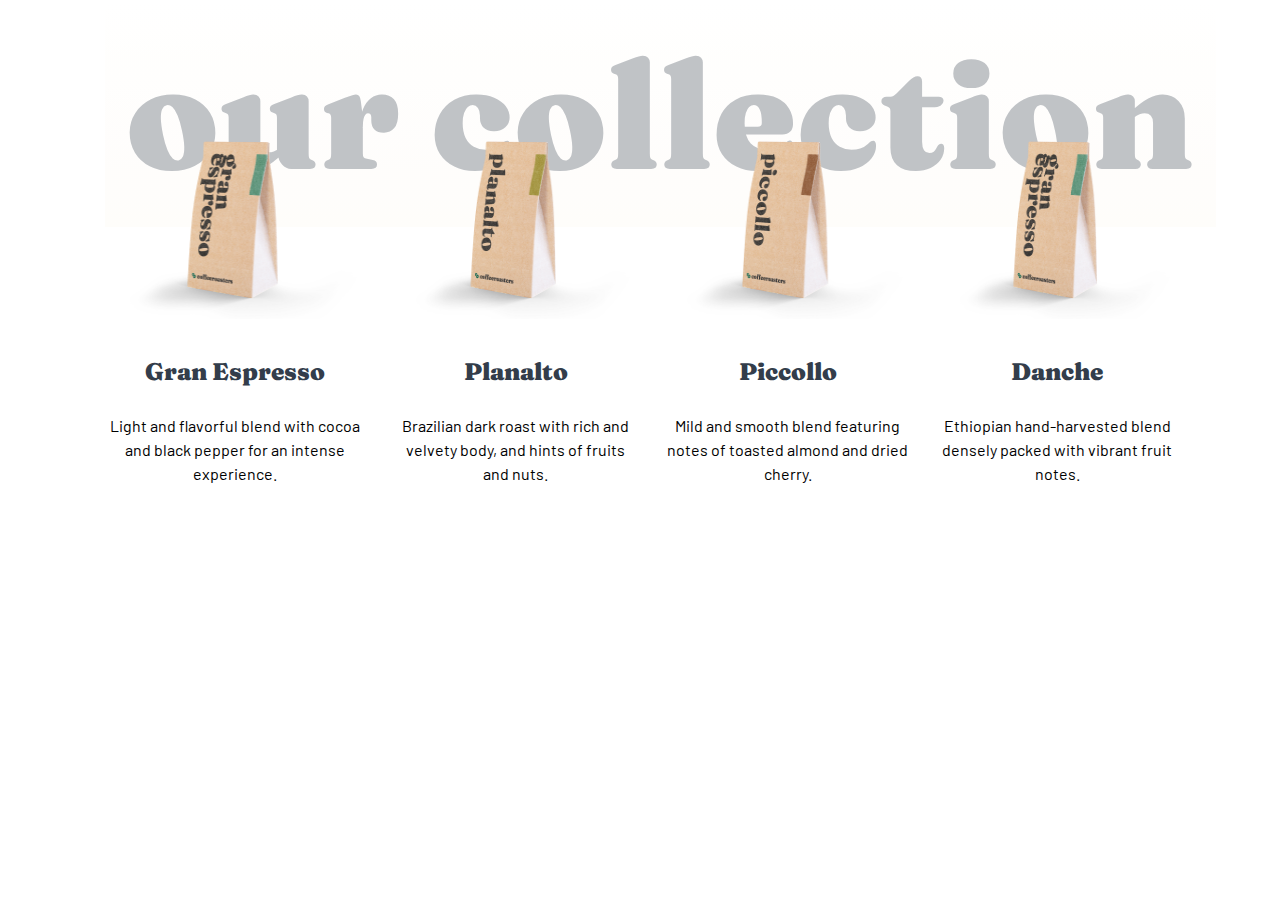
==== index.html @ f88668d0 "New project" ====
<!DOCTYPE html>
<html lang="en">
	<head>
		<meta charset="UTF-8" />
		<meta http-equiv="X-UA-Compatible" content="IE=edge" />
		<meta name="viewport" content="width=device-width, initial-scale=1.0" />
		<link rel="stylesheet" href="css/main.min.css"/>
		<title>coffeeroasters - home</title>
        <link rel="preconnect" href="https://fonts.googleapis.com">
        <link rel="preconnect" href="https://fonts.gstatic.com" crossorigin>
        <link href="https://fonts.googleapis.com/css2?family=Barlow:ital,wght@0,400;0,700;1,400;1,700&family=Fraunces:ital,wght@0,900;1,900&display=swap" rel="stylesheet">
	</head>
	<body>
		<!-- Header  -->
		<!-- <header class="header">
			<div class="container">
				<a class="logo-link" href="./index.html">
					<img class="logo-link__image" src="img/Group-5.svg" alt="Logo image"/>
				</a>

				
				<nav class="nav">
					<ul class="nav__list">
						<li class="nav__item">
							<a class="nav__link nav__link--active" href="index.html">
								home
							</a>
						</li>
						<li class="nav__item">
							<a class="nav__link" href="index2.html"> about us </a>
						</li>
						<li class="nav__item">
							<a class="nav__link" href="index3.html"> create your plan </a>
						</li>
					</ul>
				</nav>
			</div>
		</header>
  -->
		<!-- <main class="main">


			<section class="hero">
				<div class="container">
					<h1 class="hero__heading">Great coffee made simple.</h1>

					<p class="hero__description">
						Start your mornings with the world’s best coffees. Try
						our expertly curated artisan coffees from our best
						roasters delivered directly to your door, at your
						schedule.
					</p>

					<a class="hero__link button" href="index3.html" title="Create your plan">
						Create your plan
					</a>
				</div>
			</section>
		</main> -->

        
        <div class="collection">
            
                
            <div class="container">
                <h1 class="collection__heading">our collection<h1/>
                <div class="collection__inner">
                    <div class="collection__block">
                        <img src="img/2x/expresso.png" srcset="img/2x/expresso.png 1x, img/2x/expresso@2x.png 2x" alt="Gran Espresso" class="collection__img">
						<div class="collection__text">
							<h3 class="collection__title">Gran Espresso</h3>
							<p class="collection__p">Light and flavorful blend with cocoa and black pepper for an intense experience.</p>
						</div>
                    </div>
                    <div class="collection__block">
                        <img src="img/2x/kopi2.png" srcset="img/2x/kopi2.png 1x, img/2x/kopi2@2x.png 2x" alt="Planalto" class="collection__img">
						<div class="collection__text">
							<h3 class="collection__title">Planalto</h3>
							<p class="collection__p">Brazilian dark roast with rich and velvety body, and hints of fruits and nuts.</p>
						</div>
                    </div>
                    <div class="collection__block">
                        <img src="img/2x/kopi3.png" srcset="img/2x/kopi3.png 1x, img/2x/kopi3@2x.png 2x" alt="Piccollo" class="collection__img">
						<div class="collection__text">
							<h3 class="collection__title">Piccollo</h3>
							<p class="collection__p">Mild and smooth blend featuring notes of toasted almond and dried cherry.</p>
						</div>
                    </div>
                    <div class="collection__block">
                        <img src="img/2x/expresso.png" srcset="img/2x/expresso.png 1x, img/2x/expresso@2x.png 2x" alt="Danche" class="collection__img">
						<div class="collection__text">
							<h3 class="collection__title">Danche</h3>
							<p class="collection__p">Ethiopian hand-harvested blend densely packed with vibrant fruit notes.</p>
						</div>
                    </div>
                </div>
            </div>
        </div>

		
		<!-- <div class="why">
			<div class="container">
				<h2 class="why__title">Why choose us?</h2>
				<p class="why__p">A large part of our role is choosing which particular coffees will be featured in our range. This means working closely with the best coffee growers to give you a more impactful experience on every level.</p>
				<div class="why__inner">
					<div class="why__block">
						<img src="img/2x/coffee-bean.png" srcset="img/2x/coffee-bean.png 1x, img/2x/coffee-bean@2x.png 2x" alt="coffee" class="block__icon">
						<h3 class="block__title">Best quality</h3>
						<p class="block__p">Discover an endless variety of the world’s best artisan coffee from each of our roasters.</p>
					</div>
					<div class="why__block">
						<img src="img/2x/surprise.png" srcset="img/2x/surprise.png 1x, img/2x/surprise@2x.png 2x" alt="coffee" class="block__icon">
						<h3 class="block__title">Exclusive benefits</h3>
						<p class="block__p">Special offers and swag when you subscribe, including 30% off your first shipment.</p>
					</div>
					<div class="why__block">
						<img src="img/2x/truck.png" srcset="img/2x/truck@.png 1x, img/2x/truck@2x.png 2x" alt="coffee" class="block__icon special">
						<h3 class="block__title">Free shipping</h3>
						<p class="block__p">We cover the cost and coffee is delivered fast. Peak freshness: guaranteed.</p>
					</div>
				</div>
			</div>
		</div>

		<div class="h-i-w">
			<div class="container">
				<h2 class="h-i-w__title">How it works</h2>
				<div class="h-i-w__inner">
					<span aria-hidden="true">
						<span></span>
						<span></span>
						<span></span>
					</span>
					<ol class="steps">
						<li class="step">
							<h3 class="step__heading">
								<span class="step__heading__count"> 01 </span>
								<span class="step__heading__text">Pick your coffee</span>
							</h3>
			
							<p class="step__text">
								Select from our evolving range of artisan coffees. Our beans
								are ethically sourced and we pay fair prices for them. There
								are new coffees in all profiles every month for you to try
								out.
							</p>
						</li>
			
						<li class="step">
							<h3 class="step__heading">
								<span class="step__heading__count"> 02 </span>
								<span class="step__heading__text">Choose the frequency</span>
							</h3>
			
							<p class="step__text">
								Customize your order frequency, quantity, even your roast style and grind type. Pause, skip or cancel your subscription with no commitment through our online portal.
							</p>
						</li>
			
						<li class="step">
							<h3 class="step__heading">
								<span class="step__heading__count"> 03 </span>
								<span class="step__heading__text">Receive and enjoy!</span>
							</h3>
			
							<p class="step__text">
								We ship your package within 48 hours, freshly roasted. Sit back and enjoy award-winning world-class coffees curated to provide a distinct tasting experience.
							</p>
						</li>
					</ol>
				</div>

				<a href="index3.html" class="h-i-w__link button">Create your plan</a>
			</div>
		</div> -->

		<!-- footer  -->
		<!-- <footer class="footer">
			<div class="container">
				<div class="footer__inner">
					<a class="logo-link" href="./index.html">
						<img class="logo-link__image" src="img/logo_dark.svg" alt="Logo image"/>
					</a>

					
					<nav class="nav">
						<ul class="nav__list">
							<li class="nav__item">
								<a class="nav__link--active" href="index.html"> home </a>
							</li>
							<li class="nav__item">
								<a class="nav__link" href="index2.html"> about us </a>
							</li>
							<li class="nav__item">
								<a class="nav__link" href="index3.html">
									create your plan
								</a>
							</li>
						</ul>
					</nav>

					
					<ul class="socials">
						<li class="socials__item">
							<a class="socials__link" href="facebook.com">
								<svg width="24" height="24" viewBox="0 0 24 24" fill="none" xmlns="http://www.w3.org/2000/svg">
									<path id="Path" d="M22.675 0H1.325C0.593 0 0 0.593 0 1.325V22.676C0 23.407 0.593 24 1.325 24H12.82V14.706H9.692V11.084H12.82V8.413C12.82 5.313 14.713 3.625 17.479 3.625C18.804 3.625 19.942 3.724 20.274 3.768V7.008L18.356 7.009C16.852 7.009 16.561 7.724 16.561 8.772V11.085H20.148L19.681 14.707H16.561V24H22.677C23.407 24 24 23.407 24 22.675V1.325C24 0.593 23.407 0 22.675 0Z" fill="#FEFCF7"/>
								</svg>	
							</a>
						</li>
						<li class="socials__item">
							<a class="socials__link" href="twitter.com">
                                <svg width="24" height="20" viewBox="0 0 24 20" fill="none" xmlns="http://www.w3.org/2000/svg">
									<path id="Path" d="M24 2.55705C23.117 2.94905 22.168 3.21305 21.172 3.33205C22.189 2.72305 22.97 1.75805 23.337 0.608047C22.386 1.17205 21.332 1.58205 20.21 1.80305C19.313 0.846047 18.032 0.248047 16.616 0.248047C13.437 0.248047 11.101 3.21405 11.819 6.29305C7.728 6.08805 4.1 4.12805 1.671 1.14905C0.381 3.36205 1.002 6.25705 3.194 7.72305C2.388 7.69705 1.628 7.47605 0.965 7.10705C0.911 9.38805 2.546 11.522 4.914 11.997C4.221 12.185 3.462 12.229 2.69 12.081C3.316 14.037 5.134 15.46 7.29 15.5C5.22 17.123 2.612 17.848 0 17.54C2.179 18.937 4.768 19.752 7.548 19.752C16.69 19.752 21.855 12.031 21.543 5.10605C22.505 4.41105 23.34 3.54405 24 2.55705Z" fill="#FEFCF7"/>
								</svg>									
							</a>
						</li>
						<li class="socials__item">
							<a class="socials__link" href="instagram.com">
                                <svg width="24" height="24" viewBox="0 0 24 24" fill="none" xmlns="http://www.w3.org/2000/svg">
									<path id="Shape" fill-rule="evenodd" clip-rule="evenodd" d="M12 0C8.741 0 8.333 0.014 7.053 0.072C2.695 0.272 0.273 2.69 0.073 7.052C0.014 8.333 0 8.741 0 12C0 15.259 0.014 15.668 0.072 16.948C0.272 21.306 2.69 23.728 7.052 23.928C8.333 23.986 8.741 24 12 24C15.259 24 15.668 23.986 16.948 23.928C21.302 23.728 23.73 21.31 23.927 16.948C23.986 15.668 24 15.259 24 12C24 8.741 23.986 8.333 23.928 7.053C23.732 2.699 21.311 0.273 16.949 0.073C15.668 0.014 15.259 0 12 0ZM12 2.163C15.204 2.163 15.584 2.175 16.85 2.233C20.102 2.381 21.621 3.924 21.769 7.152C21.827 8.417 21.838 8.797 21.838 12.001C21.838 15.206 21.826 15.585 21.769 16.85C21.62 20.075 20.105 21.621 16.85 21.769C15.584 21.827 15.206 21.839 12 21.839C8.796 21.839 8.416 21.827 7.151 21.769C3.891 21.62 2.38 20.07 2.232 16.849C2.174 15.584 2.162 15.205 2.162 12C2.162 8.796 2.175 8.417 2.232 7.151C2.381 3.924 3.896 2.38 7.151 2.232C8.417 2.175 8.796 2.163 12 2.163ZM5.838 12C5.838 8.597 8.597 5.838 12 5.838C15.403 5.838 18.162 8.597 18.162 12C18.162 15.404 15.403 18.163 12 18.163C8.597 18.163 5.838 15.403 5.838 12ZM12 16C9.791 16 8 14.21 8 12C8 9.791 9.791 8 12 8C14.209 8 16 9.791 16 12C16 14.21 14.209 16 12 16ZM16.965 5.595C16.965 4.8 17.61 4.155 18.406 4.155C19.201 4.155 19.845 4.8 19.845 5.595C19.845 6.39 19.201 7.035 18.406 7.035C17.61 7.035 16.965 6.39 16.965 5.595Z" fill="#FEFCF7"/>
								</svg>
							</a>
						</li>
					</ul>
				</div>
			</div>
		</footer> -->
	</body>
</html>
---- css/main.min.css ----
html{height:100%;-webkit-box-sizing:border-box;box-sizing:border-box;max-width:100%}*,*::before,*::after{-webkit-box-sizing:inherit;box-sizing:inherit;scroll-behavior:smooth}.visually-hidden{position:absolute;width:1px;height:1px;margin:-1px;border:0;padding:0;clip:rect(0 0 0 0);overflow:hidden}body{height:100%;display:-webkit-box;display:-ms-flexbox;display:flex;-webkit-box-orient:vertical;-webkit-box-direction:normal;-ms-flex-direction:column;flex-direction:column;font-family:'Barlow', sans-serif;font-weight:400;font-size:16px;line-height:1.5;margin:0;padding:0}main{-webkit-box-flex:1;-ms-flex-positive:1;flex-grow:1}.container{max-width:1320px;width:100%;padding:0 20px;margin:0 auto}.container--small{width:1240px}/*! normalize.css v8.0.1 | MIT License | github.com/necolas/normalize.css */html{line-height:1.15;-webkit-text-size-adjust:100%}body{margin:0}main{display:block}h1{font-size:2em;margin:0.67em 0}hr{-webkit-box-sizing:content-box;box-sizing:content-box;height:0;overflow:visible}pre{font-family:monospace, monospace;font-size:1em}a{background-color:transparent}abbr[title]{border-bottom:none;text-decoration:underline;-webkit-text-decoration:underline dotted;text-decoration:underline dotted}b,strong{font-weight:bolder}code,kbd,samp{font-family:monospace, monospace;font-size:1em}small{font-size:80%}sub,sup{font-size:75%;line-height:0;position:relative;vertical-align:baseline}sub{bottom:-0.25em}sup{top:-0.5em}img{border-style:none}button,input,optgroup,select,textarea{font-family:inherit;font-size:100%;line-height:1.15;margin:0}button,input{overflow:visible}button,select{text-transform:none}button,[type="button"],[type="reset"],[type="submit"]{-webkit-appearance:button}button::-moz-focus-inner,[type="button"]::-moz-focus-inner,[type="reset"]::-moz-focus-inner,[type="submit"]::-moz-focus-inner{border-style:none;padding:0}button:-moz-focusring,[type="button"]:-moz-focusring,[type="reset"]:-moz-focusring,[type="submit"]:-moz-focusring{outline:1px dotted ButtonText}fieldset{padding:0.35em 0.75em 0.625em}legend{-webkit-box-sizing:border-box;box-sizing:border-box;color:inherit;display:table;max-width:100%;padding:0;white-space:normal}progress{vertical-align:baseline}textarea{overflow:auto}[type="checkbox"],[type="radio"]{-webkit-box-sizing:border-box;box-sizing:border-box;padding:0}[type="number"]::-webkit-inner-spin-button,[type="number"]::-webkit-outer-spin-button{height:auto}[type="search"]{-webkit-appearance:textfield;outline-offset:-2px}[type="search"]::-webkit-search-decoration{-webkit-appearance:none}::-webkit-file-upload-button{-webkit-appearance:button;font:inherit}details{display:block}summary{display:list-item}template{display:none}[hidden]{display:none}@font-face{font-family:'Barlow';font-style:normal;font-weight:400;src:url("../fonts/barlow-v5-latin-ext_latin-regular.eot");src:local(""),url("../fonts/barlow-v5-latin-ext_latin-regular.eot?#iefix") format("embedded-opentype"),url("../fonts/barlow-v5-latin-ext_latin-regular.woff2") format("woff2"),url("../fonts/barlow-v5-latin-ext_latin-regular.woff") format("woff"),url("../fonts/barlow-v5-latin-ext_latin-regular.ttf") format("truetype"),url("../fonts/barlow-v5-latin-ext_latin-regular.svg#Barlow") format("svg")}@font-face{font-family:'Barlow';font-style:italic;font-weight:400;src:url("../fonts/barlow-v5-latin-ext_latin-italic.eot");src:local(""),url("../fonts/barlow-v5-latin-ext_latin-italic.eot?#iefix") format("embedded-opentype"),url("../fonts/barlow-v5-latin-ext_latin-italic.woff2") format("woff2"),url("../fonts/barlow-v5-latin-ext_latin-italic.woff") format("woff"),url("../fonts/barlow-v5-latin-ext_latin-italic.ttf") format("truetype"),url("../fonts/barlow-v5-latin-ext_latin-italic.svg#Barlow") format("svg")}@font-face{font-family:'Barlow';font-style:normal;font-weight:700;src:url("../fonts/barlow-v5-latin-ext_latin-700.eot");src:local(""),url("../fonts/barlow-v5-latin-ext_latin-700.eot?#iefix") format("embedded-opentype"),url("../fonts/barlow-v5-latin-ext_latin-700.woff2") format("woff2"),url("../fonts/barlow-v5-latin-ext_latin-700.woff") format("woff"),url("../fonts/barlow-v5-latin-ext_latin-700.ttf") format("truetype"),url("../fonts/barlow-v5-latin-ext_latin-700.svg#Barlow") format("svg")}@font-face{font-family:'Barlow';font-style:italic;font-weight:700;src:url("../fonts/barlow-v5-latin-ext_latin-700italic.eot");src:local(""),url("../fonts/barlow-v5-latin-ext_latin-700italic.eot?#iefix") format("embedded-opentype"),url("../fonts/barlow-v5-latin-ext_latin-700italic.woff2") format("woff2"),url("../fonts/barlow-v5-latin-ext_latin-700italic.woff") format("woff"),url("../fonts/barlow-v5-latin-ext_latin-700italic.ttf") format("truetype"),url("../fonts/barlow-v5-latin-ext_latin-700italic.svg#Barlow") format("svg")}@font-face{font-family:'Fraunces';font-style:normal;font-weight:400;src:url("../fonts/fraunces-v10-latin-ext_latin-regular.eot");src:local(""),url("../fonts/fraunces-v10-latin-ext_latin-regular.eot?#iefix") format("embedded-opentype"),url("../fonts/fraunces-v10-latin-ext_latin-regular.woff2") format("woff2"),url("../fonts/fraunces-v10-latin-ext_latin-regular.woff") format("woff"),url("../fonts/fraunces-v10-latin-ext_latin-regular.ttf") format("truetype"),url("../fonts/fraunces-v10-latin-ext_latin-regular.svg#Fraunces") format("svg")}@font-face{font-family:'Fraunces';font-style:normal;font-weight:900;src:url("../fonts/fraunces-v10-latin-ext_latin-900.eot");src:local(""),url("../fonts/fraunces-v10-latin-ext_latin-900.eot?#iefix") format("embedded-opentype"),url("../fonts/fraunces-v10-latin-ext_latin-900.woff2") format("woff2"),url("../fonts/fraunces-v10-latin-ext_latin-900.woff") format("woff"),url("../fonts/fraunces-v10-latin-ext_latin-900.ttf") format("truetype"),url("../fonts/fraunces-v10-latin-ext_latin-900.svg#Fraunces") format("svg")}@font-face{font-family:'Fraunces';font-style:italic;font-weight:400;src:url("../fonts/fraunces-v10-latin-ext_latin-italic.eot");src:local(""),url("../fonts/fraunces-v10-latin-ext_latin-italic.eot?#iefix") format("embedded-opentype"),url("../fonts/fraunces-v10-latin-ext_latin-italic.woff2") format("woff2"),url("../fonts/fraunces-v10-latin-ext_latin-italic.woff") format("woff"),url("../fonts/fraunces-v10-latin-ext_latin-italic.ttf") format("truetype"),url("../fonts/fraunces-v10-latin-ext_latin-italic.svg#Fraunces") format("svg")}@font-face{font-family:'Fraunces';font-style:italic;font-weight:900;src:url("../fonts/fraunces-v10-latin-ext_latin-900italic.eot");src:local(""),url("../fonts/fraunces-v10-latin-ext_latin-900italic.eot?#iefix") format("embedded-opentype"),url("../fonts/fraunces-v10-latin-ext_latin-900italic.woff2") format("woff2"),url("../fonts/fraunces-v10-latin-ext_latin-900italic.woff") format("woff"),url("../fonts/fraunces-v10-latin-ext_latin-900italic.ttf") format("truetype"),url("../fonts/fraunces-v10-latin-ext_latin-900italic.svg#Fraunces") format("svg")}.header .container{display:-webkit-box;display:-ms-flexbox;display:flex;-webkit-box-align:center;-ms-flex-align:center;align-items:center;-webkit-box-pack:justify;-ms-flex-pack:justify;justify-content:space-between;padding:44px 20px}.logo-link__image{width:236px;height:26px}@media only screen and (max-width: 584px){.header .nav .nav__list{position:absolute;width:1px;height:1px;margin:-1px;border:0;padding:0;clip:rect(0 0 0 0);overflow:hidden}.header .nav::before{display:inline-block;width:16px;height:15px;background-repeat:no-repeat;background-size:16px 15px;background-image:url(../icons/menu.svg);content:''}}.hero .container{padding:115px 85px;background-image:url("../img/2x/first-page.png");border-radius:16px;background-repeat:no-repeat;background-position:left;margin-bottom:136px;background-size:0 0;background-size:1280px 600px}@media only screen and (-webkit-min-device-pixel-ratio: 2), only screen and (min--moz-device-pixel-ratio: 2), only screen and (min-device-pixel-ratio: 2), only screen and (min-resolution: 192dpi), only screen and (min-resolution: 2dppx){.hero .container{background-image:url("../img/2x/first-page@2x.png");background-size:0 0;background-size:1280px 600px}}.hero__heading{width:493px;margin-top:0;margin-bottom:32px;font-weight:900;font-family:"Fraunces", serif;font-size:72px;line-height:72px;color:#fefcf7}.hero__description{width:445px;margin-top:0;margin-bottom:56px;font-size:16px;font-family:"Barlow", sans-serif;font-weight:400;line-height:26px;color:#fefcf7;opacity:0.8}.hero .special__hero-container{padding:0;padding:137px 85px;margin-bottom:168px;background-image:url("../img/2x/about-us.png");background-size:0 0;background-size:1280px 450px}.hero .special__hero-container .hero__heading{font-size:40px;margin-bottom:24px}.hero .special__hero-container .hero__description{font-size:16px;font-weight:normal}@media only screen and (-webkit-min-device-pixel-ratio: 2), only screen and (min--moz-device-pixel-ratio: 2), only screen and (min-device-pixel-ratio: 2), only screen and (min-resolution: 192dpi), only screen and (min-resolution: 2dppx){.hero .special__hero-container{background-image:url("../img/2x/about-us@2x.png");background-size:0 0;background-size:1280px 450px}}.hero .create-plan__container{padding:134px 85px;background-image:url("../img/2x/create-plan.png");margin-bottom:168px;background-size:0 0;background-size:1280px 450px}.hero .create-plan__container .create-plan{margin-bottom:32px}@media only screen and (-webkit-min-device-pixel-ratio: 2), only screen and (min--moz-device-pixel-ratio: 2), only screen and (min-device-pixel-ratio: 2), only screen and (min-resolution: 192dpi), only screen and (min-resolution: 2dppx){.hero .create-plan__container{background-size:0 0;background-size:1280px 450px;background-image:url("../img/2x/create-plan@2x.png")}}.nav__list{display:-webkit-box;display:-ms-flexbox;display:flex;-webkit-box-align:center;-ms-flex-align:center;align-items:center;margin:0;padding:0;list-style-type:none}.nav__item+.nav__item{margin-left:33px}.nav__link{color:#83888f;text-decoration:none;font-weight:700;font-size:12px;line-height:15px;letter-spacing:0.923077px;text-transform:uppercase;-webkit-transition:color 0.2s ease;transition:color 0.2s ease}.nav__link:hover{color:#333d4b}.nav__link--active{color:#333d4b}.button{display:inline-block;width:217px;padding:15px;font-weight:900;font-family:"Fraunces", serif;font-size:18px;line-height:25px;text-align:center;color:#fefcf7;text-decoration:none;white-space:nowrap;overflow:hidden;text-overflow:ellipsis;background-color:#0e8784;border:none;border-radius:6px;cursor:pointer;-webkit-transition:background-color 0.2s ease;transition:background-color 0.2s ease}.button:hover{background-color:#66d2cf}.button:disabled{background-color:#e2dedb}.footer__inner{margin-bottom:135px;display:-webkit-box;display:-ms-flexbox;display:flex;-webkit-box-align:center;-ms-flex-align:center;align-items:center;padding:47px 85px;background-color:#2c343e}.footer .nav__list{margin-left:103px}.footer .nav__link:hover{color:#fefcf7}.footer .nav__link--active{color:#FEFCF7;text-decoration:none;text-transform:uppercase;font-family:'Barlow', sans-serif;font-weight:700;font-size:12px}.socials{display:-webkit-box;display:-ms-flexbox;display:flex;-webkit-box-align:center;-ms-flex-align:center;align-items:center;margin:0;margin-left:auto;padding:0;list-style-type:none}.socials__item{width:24px;height:24px}.socials__item+.socials__item{margin-left:24px}.socials__item .socials__link{text-decoration:none}.socials__item .socials__link path{-webkit-transition:fill 0.3s ease;transition:fill 0.3s ease}.socials__item .socials__link:hover path{fill:#FDD6BA;-webkit-transition:fill 0.3s ease;transition:fill 0.3s ease}@media only screen and (max-width: 1044px){.footer__inner{padding:47px 45px}.footer__inner .nav__list{margin-left:53px}}@media only screen and (max-width: 854px){.footer__inner{-webkit-box-orient:vertical;-webkit-box-direction:normal;-ms-flex-direction:column;flex-direction:column;-webkit-box-align:center;-ms-flex-align:center;align-items:center}.footer__inner .logo-link{margin-bottom:32px}.footer__inner .nav__list{margin-left:0;margin-bottom:65px}.footer__inner .socials{margin-left:0;-ms-flex-wrap:wrap;flex-wrap:wrap;-webkit-column-gap:24px;column-gap:24px}.footer__inner .socials .socials__item{margin-left:0}}@media only screen and (max-width: 411px){.footer__inner .nav__list{vertical-align:middle;-webkit-box-orient:vertical;-webkit-box-direction:normal;-ms-flex-direction:column;flex-direction:column;margin-bottom:25px}.footer__inner .nav__list .nav__item{margin-left:0;margin-bottom:24px}}.collection{-webkit-box-align:center;-ms-flex-align:center;align-items:center;vertical-align:middle}.collection .container{position:relative;max-width:1111px;width:100%;-webkit-box-align:center;-ms-flex-align:center;align-items:center;vertical-align:middle}.collection__heading{position:absolute;display:block;top:0;-webkit-transform:translateY(-100%);transform:translateY(-100%);z-index:-1;font-family:"Fraunces", serif;font-style:normal;font-weight:900;font-size:150px;text-align:center;color:#83888F;max-width:1111px;width:100%;opacity:0.5;background:-webkit-gradient(linear, left top, left bottom, from(rgba(254,252,247,0.0001)), to(#FEFCF7));background:linear-gradient(180deg, rgba(254,252,247,0.0001) 0%, #FEFCF7 100%)}.collection__inner{display:-webkit-box;display:-ms-flexbox;display:flex;-webkit-column-gap:30px;column-gap:30px;text-align:center;margin:126px 0}.collection__img{max-width:256px;width:100%;height:193px}.collection__title{max-width:100%;font-size:24px;font-family:"Fraunces", serif;font-weight:900;color:#333D4B}.collection__p{max-width:100%;font-family:'Barlow', sans-serif;font-weight:400;font-size:16px;text-align:center}@media only screen and (max-width: 1092px){.collection__inner{-webkit-box-orient:vertical;-webkit-box-direction:normal;-ms-flex-direction:column;flex-direction:column}.collection__inner .collection__block{display:-webkit-box;display:-ms-flexbox;display:flex}}.why .container{-webkit-box-align:center;-ms-flex-align:center;align-items:center;background-color:#2C343E;border-radius:10px;height:577px;margin-bottom:351px}.why__title{font-family:'Fraunces', serif;font-style:normal;font-weight:900;font-size:40px;color:#FEFCF7;text-align:center;padding:100px 475.5px 0 475.5px}.why__p{font-family:"Barlow", sans-serif;font-style:normal;font-weight:normal;font-size:16px;text-align:center;color:#FEFCF7;opacity:0.8;padding:32px 370px 86px 370px}.why__inner{position:static;padding:0 85px;display:-webkit-box;display:-ms-flexbox;display:flex;-webkit-column-gap:30px;column-gap:30px;-webkit-box-align:center;-ms-flex-align:center;align-items:center;margin-bottom:200px}.why__inner .why__block{-webkit-box-align:center;-ms-flex-align:center;align-items:center;background-color:#0E8784;border-radius:8px;width:350px;height:382px;vertical-align:middle}.why__inner .why__block .block__icon{display:-webkit-box;display:-ms-flexbox;display:flex;margin:0 auto;margin-top:72px;vertical-align:middle}.why__inner .why__block .special{margin-bottom:47px}.why__inner .why__block .block__title{font-family:'Fraunces', serif;font-style:normal;font-weight:900;font-size:24px;text-align:center;color:#FEFCF7;margin-bottom:24px}.why__inner .why__block .block__p{display:block;font-family:'Barlow', sans-serif;font-style:normal;font-weight:normal;font-size:16px;text-align:center;color:#FEFCF7;height:78px;padding:0 47.5px}.steps{position:relative;display:-webkit-box;display:-ms-flexbox;display:flex;list-style-type:none;margin-bottom:64px;right:38px}.steps .step{width:285px;padding-top:100px}.steps .step__heading{display:-webkit-box;display:-ms-flexbox;display:flex;-webkit-box-orient:vertical;-webkit-box-direction:normal;-ms-flex-direction:column;flex-direction:column;margin-bottom:42px}.steps .step__heading__count{font-family:'Fraunces', serif;margin-bottom:38px;font-weight:900;font-size:72px;line-height:72px;color:#fdd6ba}.steps .step__heading__text{font-family:'Fraunces' ,serif;font-weight:900;font-size:32px;color:#333d4b;width:255px}.steps .step::before{position:absolute;z-index:1;top:0;display:inline-block;width:27px;height:27px;background:#fefcf7;border:2px solid #0e8784;border-radius:50%;content:''}.steps .step+.step{margin-left:95px}.steps::before{position:absolute;top:13px;left:52px;display:block;width:763px;height:1px;background-color:#fdd6ba;content:''}.headquarters .steps{position:relative;right:40px;display:-webkit-box;display:-ms-flexbox;display:flex;-webkit-column-gap:108px;column-gap:108px}.headquarters .steps .step{padding-top:0;list-style-type:none}.headquarters .steps .step__heading{margin-bottom:24px;list-style-type:none;width:272px}.headquarters .steps .step__heading__text{width:272px;font-family:'Fraunces', serif;font-style:normal;font-weight:900;font-size:32px;color:#333D4B}.headquarters .steps .step__text{font-family:'Barlow', sans-serif;font-style:normal;font-weight:normal;font-size:16px;margin-bottom:16px;color:#333D4B}.headquarters .steps .step::before{position:inherit;height:0;width:0;content:none}.headquarters .steps::before{position:inherit;width:0;height:0;top:0;content:none}.create-plan__steps .step{margin-bottom:100px}.create-plan__steps .step::before{background:none}.create-plan__steps .step__heading__text{color:#FEFCF7}.create-plan__steps .step__text{color:#FEFCF7}.commitent{margin-bottom:168px}.commitent .container{height:520px;width:1110px;display:-webkit-box;display:-ms-flexbox;display:flex;-ms-flex-wrap:wrap;flex-wrap:wrap;-webkit-box-pack:justify;-ms-flex-pack:justify;justify-content:space-between}.commitent .container .commitent__text{margin:auto 0}.commitent .container .commitent__text .commitent__title{font-family:'Fraunces', serif;font-style:normal;font-weight:900;font-size:40px;color:#333D4B}.commitent .container .commitent__text .commitent__p{width:540px;height:260px;font-family:'Barlow', sans-serif;font-style:normal;font-weight:normal;font-size:16px;line-height:26px;color:#333D4B;mix-blend-mode:normal;opacity:0.8}.quality{margin-bottom:168px}.quality .container{display:-webkit-box;display:-ms-flexbox;display:flex;-ms-flex-wrap:wrap;flex-wrap:wrap;background-color:#2C343E;border-radius:10px;height:474px;padding:0 85px;-webkit-box-pack:justify;-ms-flex-pack:justify;justify-content:space-between}.quality .container .quality__text{width:540px;padding-top:70px}.quality .container .quality__text .quality__title{font-family:'Fraunces', serif;font-style:normal;font-weight:900;font-size:40px;line-height:48px;color:#FEFCF7;margin-bottom:32px}.quality .container .quality__text .quality__p{font-family:'Barlow', sans-serif;font-style:normal;font-weight:normal;font-size:16px;line-height:26px;color:#FEFCF7;mix-blend-mode:normal;opacity:0.8}.quality .container .quality__img{position:relative;bottom:90px;width:445px;height:474px}.configure__list{position:relative;right:100px;list-style-type:none;width:295px}.configure__list .list__choice hr{margin:0;opacity:0.25}.configure__list .list__choice p{margin:0;margin:24px 0}.configure__list .list__choice .list__link{display:-webkit-box;display:-ms-flexbox;display:flex;text-decoration:none;font-family:'Fraunces', serif;font-style:normal;font-weight:900;font-size:24px;line-height:32px;color:#83888F;-webkit-transition:color 1s ease;transition:color 1s ease}.configure__list .list__choice .list__link:hover{color:#0E8784;-webkit-transition:color 1s ease;transition:color 1s ease}.configure__list .list__choice .list__link:active{color:#333D4B;-webkit-transition:color 0.3s ease;transition:color 0.3s ease}.configure__list .list__choice .list__link:checked{color:#333D4B}.configure__list .list__choice .list__link .special__title__first{margin-top:0}.configure__list .list__choice .list__link .special__title__last{margin-bottom:0}.configure__list .list__choice .list__link .choice__type{margin-left:23.5px}.configure__list .list__choice .list__link--active{color:#333D4B;-webkit-transition:color 0.3s ease;transition:color 0.3s ease}.selection__configuration .configuration__inner form{-webkit-column-gap:auto;column-gap:auto}.selection__configuration .configuration__inner form h2{margin:0;margin-bottom:56px;font-family:'Fraunces', serif;font-style:normal;font-weight:900;font-size:40px;line-height:48px;color:#83888F}.selection__configuration .configuration__inner form .form__actions{display:-webkit-box;display:-ms-flexbox;display:flex;-webkit-column-gap:23px;column-gap:23px;margin-bottom:88px}.selection__configuration .configuration__inner form label .configuration__controller{padding:32px;padding-right:0;padding-left:28px}.selection__configuration .configuration__inner form label .configuration__controller h4{margin:0;font-family:'Fraunces', serif;font-style:normal;font-weight:900;font-size:24px;line-height:32px;color:#333D4B;margin-bottom:24px}.selection__configuration .configuration__inner form label .configuration__controller p{font-family:Barlow;font-style:normal;font-weight:normal;font-size:16px;line-height:26px;padding-right:28px;color:#333D4B}.selection__configuration .configuration__inner form label .block__choice+.configuration__controller{-webkit-transition:background 0.5s ease;transition:background 0.5s ease}.selection__configuration .configuration__inner form label .block__choice+.configuration__controller h4,.selection__configuration .configuration__inner form label .block__choice+.configuration__controller p{color:#333D4B;-webkit-transition:color 0.5s ease;transition:color 0.5s ease}.selection__configuration .configuration__inner form label .block__choice:hover+.configuration__controller{background-color:#FDD6BA;-webkit-transition:background 0.2s ease;transition:background 0.2s ease}.selection__configuration .configuration__inner form label .block__choice:checked+.configuration__controller{background-color:#0E8784;-webkit-transition:background 0.5s ease;transition:background 0.5s ease}.selection__configuration .configuration__inner form label .block__choice:checked+.configuration__controller h4,.selection__configuration .configuration__inner form label .block__choice:checked+.configuration__controller p{color:white;-webkit-transition:color 0.5s ease;transition:color 0.5s ease}.selection__configuration .configuration__inner form label .configuration__controller{display:inline-block;width:228px;height:250px;border:0 solid #F4F1EB;background-color:#F4F1EB;border-radius:8px}.result__block{background-color:#2C343E;border-radius:10px;padding:27px 64px;margin-bottom:40px}.result__block .result__p{font-family:'Barlow';font-style:normal;font-weight:normal;font-size:16px;line-height:26px;text-transform:uppercase;color:#FFFFFF;mix-blend-mode:normal;opacity:0.5}.result__block .result__title{font-family:'Fraunces', serif;font-style:normal;font-weight:900;font-size:24px;line-height:40px;color:#FFFFFF}.result__block .result__title span{color:#0E8784}.input-result{position:relative;left:70%;margin-bottom:168px}.h-i-w .container{padding:0 85px}.create-your-plan__h-i-w .container{background-color:#2C343E;border-radius:10px;padding-top:100px;margin-bottom:168px}.headquarters{margin-left:85px}.h-i-w__title,.headquarters__main-title{font-family:'Fraunces', serif;font-style:normal;font-weight:900;font-size:24px;color:#83888F;margin-bottom:80px}.h-i-w__link{margin-bottom:200px}.biggest-part .container{display:-webkit-box;display:-ms-flexbox;display:flex;padding:0 105px;-webkit-box-pack:justify;-ms-flex-pack:justify;justify-content:space-between}.selections{margin-top:0;width:730px}
/*# sourceMappingURL=main.min.css.map */
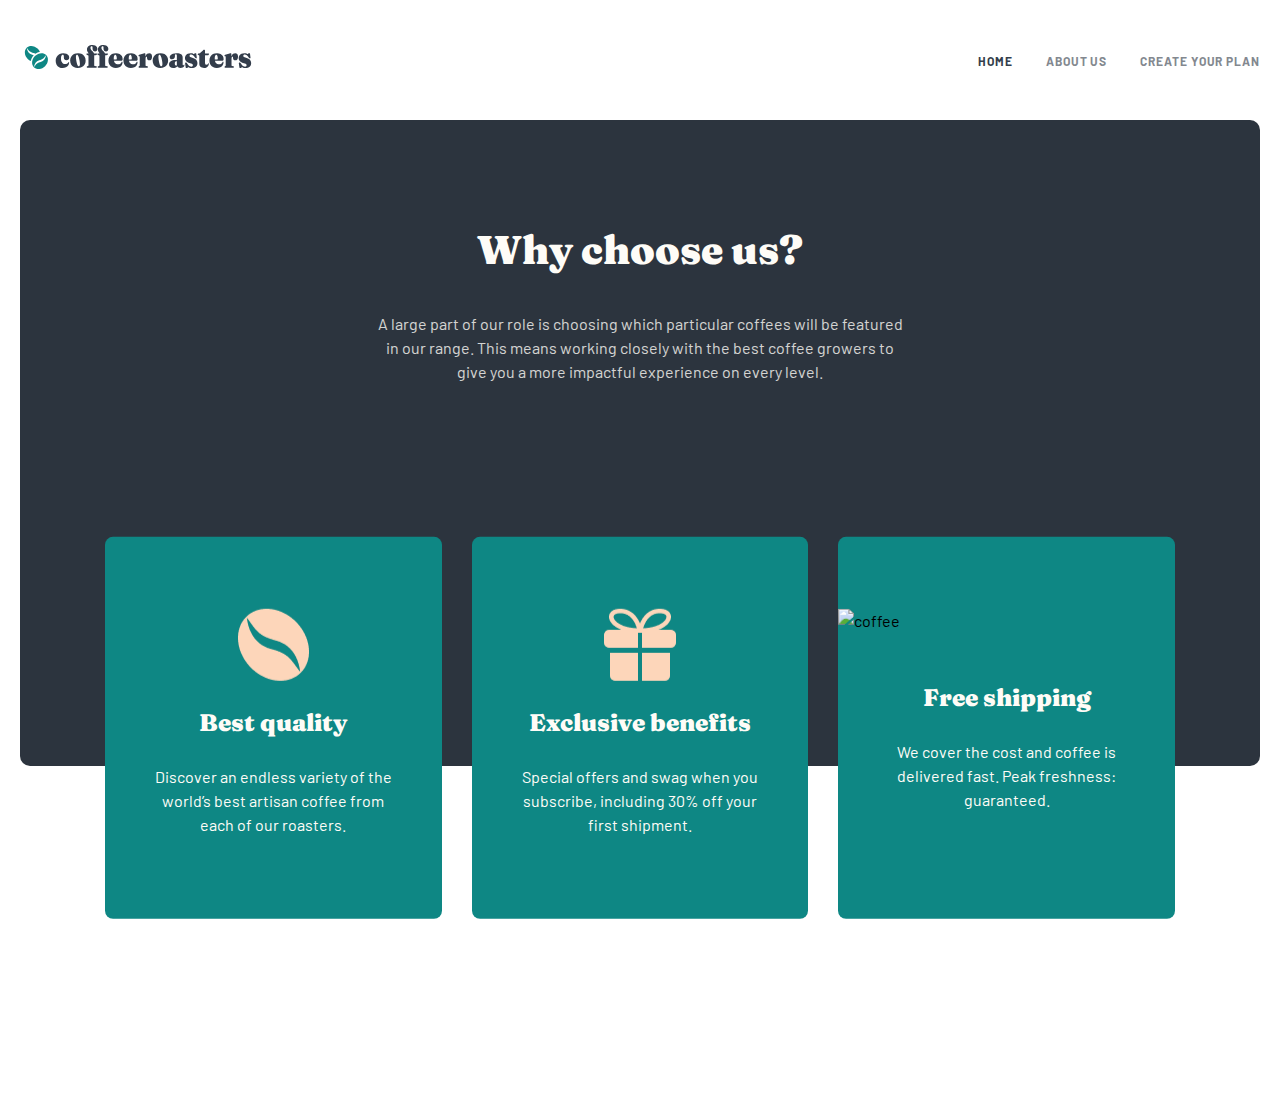
==== commit 66215d23: "New version" ====
--- a/index.html
+++ b/index.html
@@ -12,7 +12,7 @@
 	</head>
 	<body>
 		<!-- Header  -->
-		<!-- <header class="header">
+		<header class="header">
 			<div class="container">
 				<a class="logo-link" href="./index.html">
 					<img class="logo-link__image" src="img/Group-5.svg" alt="Logo image"/>
@@ -36,7 +36,7 @@
 				</nav>
 			</div>
 		</header>
-  -->
+ 
 		<!-- <main class="main">
 
 
@@ -59,7 +59,7 @@
 		</main> -->
 
         
-        <div class="collection">
+        <!-- <div class="collection">
             
                 
             <div class="container">
@@ -95,34 +95,42 @@
                     </div>
                 </div>
             </div>
-        </div>
+        </div> -->
 
 		
-		<!-- <div class="why">
+		<div class="why">
 			<div class="container">
-				<h2 class="why__title">Why choose us?</h2>
-				<p class="why__p">A large part of our role is choosing which particular coffees will be featured in our range. This means working closely with the best coffee growers to give you a more impactful experience on every level.</p>
 				<div class="why__inner">
-					<div class="why__block">
-						<img src="img/2x/coffee-bean.png" srcset="img/2x/coffee-bean.png 1x, img/2x/coffee-bean@2x.png 2x" alt="coffee" class="block__icon">
-						<h3 class="block__title">Best quality</h3>
-						<p class="block__p">Discover an endless variety of the world’s best artisan coffee from each of our roasters.</p>
-					</div>
-					<div class="why__block">
-						<img src="img/2x/surprise.png" srcset="img/2x/surprise.png 1x, img/2x/surprise@2x.png 2x" alt="coffee" class="block__icon">
-						<h3 class="block__title">Exclusive benefits</h3>
-						<p class="block__p">Special offers and swag when you subscribe, including 30% off your first shipment.</p>
-					</div>
-					<div class="why__block">
-						<img src="img/2x/truck.png" srcset="img/2x/truck@.png 1x, img/2x/truck@2x.png 2x" alt="coffee" class="block__icon special">
-						<h3 class="block__title">Free shipping</h3>
-						<p class="block__p">We cover the cost and coffee is delivered fast. Peak freshness: guaranteed.</p>
+					<h2 class="why__title">Why choose us?</h2>
+					<p class="why__p">A large part of our role is choosing which particular coffees will be featured in our range. This means working closely with the best coffee growers to give you a more impactful experience on every level.</p>
+					<div class="why__blocks">
+						<div class="why__block">
+							<img src="img/2x/coffee-bean.png" srcset="img/2x/coffee-bean.png 1x, img/2x/coffee-bean@2x.png 2x" alt="coffee" class="block__icon">
+							<div class="why__text">
+								<h3 class="block__title">Best quality</h3>
+								<p class="block__p">Discover an endless variety of the world’s best artisan coffee from each of our roasters.</p>
+							</div>
+						</div>
+						<div class="why__block">
+							<img src="img/2x/surprise.png" srcset="img/2x/surprise.png 1x, img/2x/surprise@2x.png 2x" alt="coffee" class="block__icon">
+							<div class="why__text">
+								<h3 class="block__title">Exclusive benefits</h3>
+								<p class="block__p">Special offers and swag when you subscribe, including 30% off your first shipment.</p>
+							</div>
+						</div>
+						<div class="why__block">
+							<img src="img/2x/truck.png" srcset="img/2x/truck@.png 1x, img/2x/truck@2x.png 2x" alt="coffee" class="block__icon special">
+							<div class="why__text">
+								<h3 class="block__title">Free shipping</h3>
+								<p class="block__p">We cover the cost and coffee is delivered fast. Peak freshness: guaranteed.</p>
+							</div>
+						</div>
 					</div>
 				</div>
 			</div>
 		</div>
 
-		<div class="h-i-w">
+		<!-- <div class="h-i-w">
 			<div class="container">
 				<h2 class="h-i-w__title">How it works</h2>
 				<div class="h-i-w__inner">
@@ -175,56 +183,56 @@
 		</div> -->
 
 		<!-- footer  -->
-		<!-- <footer class="footer">
-			<div class="container">
-				<div class="footer__inner">
-					<a class="logo-link" href="./index.html">
-						<img class="logo-link__image" src="img/logo_dark.svg" alt="Logo image"/>
-					</a>
-
-					
-					<nav class="nav">
-						<ul class="nav__list">
-							<li class="nav__item">
-								<a class="nav__link--active" href="index.html"> home </a>
+			<!-- <footer class="footer">
+				<div class="container">
+					<div class="footer__inner">
+						<a class="logo-link" href="./index.html">
+							<img class="logo-link__image" src="img/logo_dark.svg" alt="Logo image"/>
+						</a>
+
+						
+						<nav class="nav">
+							<ul class="nav__list">
+								<li class="nav__item">
+									<a class="nav__link--active" href="index.html"> home </a>
+								</li>
+								<li class="nav__item">
+									<a class="nav__link" href="index2.html"> about us </a>
+								</li>
+								<li class="nav__item">
+									<a class="nav__link" href="index3.html">
+										create your plan
+									</a>
+								</li>
+							</ul>
+						</nav>
+
+						
+						<ul class="socials">
+							<li class="socials__item">
+								<a class="socials__link" href="facebook.com">
+									<svg width="24" height="24" viewBox="0 0 24 24" fill="none" xmlns="http://www.w3.org/2000/svg">
+										<path id="Path" d="M22.675 0H1.325C0.593 0 0 0.593 0 1.325V22.676C0 23.407 0.593 24 1.325 24H12.82V14.706H9.692V11.084H12.82V8.413C12.82 5.313 14.713 3.625 17.479 3.625C18.804 3.625 19.942 3.724 20.274 3.768V7.008L18.356 7.009C16.852 7.009 16.561 7.724 16.561 8.772V11.085H20.148L19.681 14.707H16.561V24H22.677C23.407 24 24 23.407 24 22.675V1.325C24 0.593 23.407 0 22.675 0Z" fill="#FEFCF7"/>
+									</svg>	
+								</a>
 							</li>
-							<li class="nav__item">
-								<a class="nav__link" href="index2.html"> about us </a>
+							<li class="socials__item">
+								<a class="socials__link" href="twitter.com">
+									<svg width="24" height="20" viewBox="0 0 24 20" fill="none" xmlns="http://www.w3.org/2000/svg">
+										<path id="Path" d="M24 2.55705C23.117 2.94905 22.168 3.21305 21.172 3.33205C22.189 2.72305 22.97 1.75805 23.337 0.608047C22.386 1.17205 21.332 1.58205 20.21 1.80305C19.313 0.846047 18.032 0.248047 16.616 0.248047C13.437 0.248047 11.101 3.21405 11.819 6.29305C7.728 6.08805 4.1 4.12805 1.671 1.14905C0.381 3.36205 1.002 6.25705 3.194 7.72305C2.388 7.69705 1.628 7.47605 0.965 7.10705C0.911 9.38805 2.546 11.522 4.914 11.997C4.221 12.185 3.462 12.229 2.69 12.081C3.316 14.037 5.134 15.46 7.29 15.5C5.22 17.123 2.612 17.848 0 17.54C2.179 18.937 4.768 19.752 7.548 19.752C16.69 19.752 21.855 12.031 21.543 5.10605C22.505 4.41105 23.34 3.54405 24 2.55705Z" fill="#FEFCF7"/>
+									</svg>									
+								</a>
 							</li>
-							<li class="nav__item">
-								<a class="nav__link" href="index3.html">
-									create your plan
+							<li class="socials__item">
+								<a class="socials__link" href="instagram.com">
+									<svg width="24" height="24" viewBox="0 0 24 24" fill="none" xmlns="http://www.w3.org/2000/svg">
+										<path id="Shape" fill-rule="evenodd" clip-rule="evenodd" d="M12 0C8.741 0 8.333 0.014 7.053 0.072C2.695 0.272 0.273 2.69 0.073 7.052C0.014 8.333 0 8.741 0 12C0 15.259 0.014 15.668 0.072 16.948C0.272 21.306 2.69 23.728 7.052 23.928C8.333 23.986 8.741 24 12 24C15.259 24 15.668 23.986 16.948 23.928C21.302 23.728 23.73 21.31 23.927 16.948C23.986 15.668 24 15.259 24 12C24 8.741 23.986 8.333 23.928 7.053C23.732 2.699 21.311 0.273 16.949 0.073C15.668 0.014 15.259 0 12 0ZM12 2.163C15.204 2.163 15.584 2.175 16.85 2.233C20.102 2.381 21.621 3.924 21.769 7.152C21.827 8.417 21.838 8.797 21.838 12.001C21.838 15.206 21.826 15.585 21.769 16.85C21.62 20.075 20.105 21.621 16.85 21.769C15.584 21.827 15.206 21.839 12 21.839C8.796 21.839 8.416 21.827 7.151 21.769C3.891 21.62 2.38 20.07 2.232 16.849C2.174 15.584 2.162 15.205 2.162 12C2.162 8.796 2.175 8.417 2.232 7.151C2.381 3.924 3.896 2.38 7.151 2.232C8.417 2.175 8.796 2.163 12 2.163ZM5.838 12C5.838 8.597 8.597 5.838 12 5.838C15.403 5.838 18.162 8.597 18.162 12C18.162 15.404 15.403 18.163 12 18.163C8.597 18.163 5.838 15.403 5.838 12ZM12 16C9.791 16 8 14.21 8 12C8 9.791 9.791 8 12 8C14.209 8 16 9.791 16 12C16 14.21 14.209 16 12 16ZM16.965 5.595C16.965 4.8 17.61 4.155 18.406 4.155C19.201 4.155 19.845 4.8 19.845 5.595C19.845 6.39 19.201 7.035 18.406 7.035C17.61 7.035 16.965 6.39 16.965 5.595Z" fill="#FEFCF7"/>
+									</svg>
 								</a>
 							</li>
 						</ul>
-					</nav>
-
-					
-					<ul class="socials">
-						<li class="socials__item">
-							<a class="socials__link" href="facebook.com">
-								<svg width="24" height="24" viewBox="0 0 24 24" fill="none" xmlns="http://www.w3.org/2000/svg">
-									<path id="Path" d="M22.675 0H1.325C0.593 0 0 0.593 0 1.325V22.676C0 23.407 0.593 24 1.325 24H12.82V14.706H9.692V11.084H12.82V8.413C12.82 5.313 14.713 3.625 17.479 3.625C18.804 3.625 19.942 3.724 20.274 3.768V7.008L18.356 7.009C16.852 7.009 16.561 7.724 16.561 8.772V11.085H20.148L19.681 14.707H16.561V24H22.677C23.407 24 24 23.407 24 22.675V1.325C24 0.593 23.407 0 22.675 0Z" fill="#FEFCF7"/>
-								</svg>	
-							</a>
-						</li>
-						<li class="socials__item">
-							<a class="socials__link" href="twitter.com">
-                                <svg width="24" height="20" viewBox="0 0 24 20" fill="none" xmlns="http://www.w3.org/2000/svg">
-									<path id="Path" d="M24 2.55705C23.117 2.94905 22.168 3.21305 21.172 3.33205C22.189 2.72305 22.97 1.75805 23.337 0.608047C22.386 1.17205 21.332 1.58205 20.21 1.80305C19.313 0.846047 18.032 0.248047 16.616 0.248047C13.437 0.248047 11.101 3.21405 11.819 6.29305C7.728 6.08805 4.1 4.12805 1.671 1.14905C0.381 3.36205 1.002 6.25705 3.194 7.72305C2.388 7.69705 1.628 7.47605 0.965 7.10705C0.911 9.38805 2.546 11.522 4.914 11.997C4.221 12.185 3.462 12.229 2.69 12.081C3.316 14.037 5.134 15.46 7.29 15.5C5.22 17.123 2.612 17.848 0 17.54C2.179 18.937 4.768 19.752 7.548 19.752C16.69 19.752 21.855 12.031 21.543 5.10605C22.505 4.41105 23.34 3.54405 24 2.55705Z" fill="#FEFCF7"/>
-								</svg>									
-							</a>
-						</li>
-						<li class="socials__item">
-							<a class="socials__link" href="instagram.com">
-                                <svg width="24" height="24" viewBox="0 0 24 24" fill="none" xmlns="http://www.w3.org/2000/svg">
-									<path id="Shape" fill-rule="evenodd" clip-rule="evenodd" d="M12 0C8.741 0 8.333 0.014 7.053 0.072C2.695 0.272 0.273 2.69 0.073 7.052C0.014 8.333 0 8.741 0 12C0 15.259 0.014 15.668 0.072 16.948C0.272 21.306 2.69 23.728 7.052 23.928C8.333 23.986 8.741 24 12 24C15.259 24 15.668 23.986 16.948 23.928C21.302 23.728 23.73 21.31 23.927 16.948C23.986 15.668 24 15.259 24 12C24 8.741 23.986 8.333 23.928 7.053C23.732 2.699 21.311 0.273 16.949 0.073C15.668 0.014 15.259 0 12 0ZM12 2.163C15.204 2.163 15.584 2.175 16.85 2.233C20.102 2.381 21.621 3.924 21.769 7.152C21.827 8.417 21.838 8.797 21.838 12.001C21.838 15.206 21.826 15.585 21.769 16.85C21.62 20.075 20.105 21.621 16.85 21.769C15.584 21.827 15.206 21.839 12 21.839C8.796 21.839 8.416 21.827 7.151 21.769C3.891 21.62 2.38 20.07 2.232 16.849C2.174 15.584 2.162 15.205 2.162 12C2.162 8.796 2.175 8.417 2.232 7.151C2.381 3.924 3.896 2.38 7.151 2.232C8.417 2.175 8.796 2.163 12 2.163ZM5.838 12C5.838 8.597 8.597 5.838 12 5.838C15.403 5.838 18.162 8.597 18.162 12C18.162 15.404 15.403 18.163 12 18.163C8.597 18.163 5.838 15.403 5.838 12ZM12 16C9.791 16 8 14.21 8 12C8 9.791 9.791 8 12 8C14.209 8 16 9.791 16 12C16 14.21 14.209 16 12 16ZM16.965 5.595C16.965 4.8 17.61 4.155 18.406 4.155C19.201 4.155 19.845 4.8 19.845 5.595C19.845 6.39 19.201 7.035 18.406 7.035C17.61 7.035 16.965 6.39 16.965 5.595Z" fill="#FEFCF7"/>
-								</svg>
-							</a>
-						</li>
-					</ul>
-				</div>
-			</div>
-		</footer> -->
+					</div>
+				</div>
+			</footer> -->
 	</body>
 </html>--- a/css/main.min.css
+++ b/css/main.min.css
@@ -1,2 +1,2 @@
-html{height:100%;-webkit-box-sizing:border-box;box-sizing:border-box;max-width:100%}*,*::before,*::after{-webkit-box-sizing:inherit;box-sizing:inherit;scroll-behavior:smooth}.visually-hidden{position:absolute;width:1px;height:1px;margin:-1px;border:0;padding:0;clip:rect(0 0 0 0);overflow:hidden}body{height:100%;display:-webkit-box;display:-ms-flexbox;display:flex;-webkit-box-orient:vertical;-webkit-box-direction:normal;-ms-flex-direction:column;flex-direction:column;font-family:'Barlow', sans-serif;font-weight:400;font-size:16px;line-height:1.5;margin:0;padding:0}main{-webkit-box-flex:1;-ms-flex-positive:1;flex-grow:1}.container{max-width:1320px;width:100%;padding:0 20px;margin:0 auto}.container--small{width:1240px}/*! normalize.css v8.0.1 | MIT License | github.com/necolas/normalize.css */html{line-height:1.15;-webkit-text-size-adjust:100%}body{margin:0}main{display:block}h1{font-size:2em;margin:0.67em 0}hr{-webkit-box-sizing:content-box;box-sizing:content-box;height:0;overflow:visible}pre{font-family:monospace, monospace;font-size:1em}a{background-color:transparent}abbr[title]{border-bottom:none;text-decoration:underline;-webkit-text-decoration:underline dotted;text-decoration:underline dotted}b,strong{font-weight:bolder}code,kbd,samp{font-family:monospace, monospace;font-size:1em}small{font-size:80%}sub,sup{font-size:75%;line-height:0;position:relative;vertical-align:baseline}sub{bottom:-0.25em}sup{top:-0.5em}img{border-style:none}button,input,optgroup,select,textarea{font-family:inherit;font-size:100%;line-height:1.15;margin:0}button,input{overflow:visible}button,select{text-transform:none}button,[type="button"],[type="reset"],[type="submit"]{-webkit-appearance:button}button::-moz-focus-inner,[type="button"]::-moz-focus-inner,[type="reset"]::-moz-focus-inner,[type="submit"]::-moz-focus-inner{border-style:none;padding:0}button:-moz-focusring,[type="button"]:-moz-focusring,[type="reset"]:-moz-focusring,[type="submit"]:-moz-focusring{outline:1px dotted ButtonText}fieldset{padding:0.35em 0.75em 0.625em}legend{-webkit-box-sizing:border-box;box-sizing:border-box;color:inherit;display:table;max-width:100%;padding:0;white-space:normal}progress{vertical-align:baseline}textarea{overflow:auto}[type="checkbox"],[type="radio"]{-webkit-box-sizing:border-box;box-sizing:border-box;padding:0}[type="number"]::-webkit-inner-spin-button,[type="number"]::-webkit-outer-spin-button{height:auto}[type="search"]{-webkit-appearance:textfield;outline-offset:-2px}[type="search"]::-webkit-search-decoration{-webkit-appearance:none}::-webkit-file-upload-button{-webkit-appearance:button;font:inherit}details{display:block}summary{display:list-item}template{display:none}[hidden]{display:none}@font-face{font-family:'Barlow';font-style:normal;font-weight:400;src:url("../fonts/barlow-v5-latin-ext_latin-regular.eot");src:local(""),url("../fonts/barlow-v5-latin-ext_latin-regular.eot?#iefix") format("embedded-opentype"),url("../fonts/barlow-v5-latin-ext_latin-regular.woff2") format("woff2"),url("../fonts/barlow-v5-latin-ext_latin-regular.woff") format("woff"),url("../fonts/barlow-v5-latin-ext_latin-regular.ttf") format("truetype"),url("../fonts/barlow-v5-latin-ext_latin-regular.svg#Barlow") format("svg")}@font-face{font-family:'Barlow';font-style:italic;font-weight:400;src:url("../fonts/barlow-v5-latin-ext_latin-italic.eot");src:local(""),url("../fonts/barlow-v5-latin-ext_latin-italic.eot?#iefix") format("embedded-opentype"),url("../fonts/barlow-v5-latin-ext_latin-italic.woff2") format("woff2"),url("../fonts/barlow-v5-latin-ext_latin-italic.woff") format("woff"),url("../fonts/barlow-v5-latin-ext_latin-italic.ttf") format("truetype"),url("../fonts/barlow-v5-latin-ext_latin-italic.svg#Barlow") format("svg")}@font-face{font-family:'Barlow';font-style:normal;font-weight:700;src:url("../fonts/barlow-v5-latin-ext_latin-700.eot");src:local(""),url("../fonts/barlow-v5-latin-ext_latin-700.eot?#iefix") format("embedded-opentype"),url("../fonts/barlow-v5-latin-ext_latin-700.woff2") format("woff2"),url("../fonts/barlow-v5-latin-ext_latin-700.woff") format("woff"),url("../fonts/barlow-v5-latin-ext_latin-700.ttf") format("truetype"),url("../fonts/barlow-v5-latin-ext_latin-700.svg#Barlow") format("svg")}@font-face{font-family:'Barlow';font-style:italic;font-weight:700;src:url("../fonts/barlow-v5-latin-ext_latin-700italic.eot");src:local(""),url("../fonts/barlow-v5-latin-ext_latin-700italic.eot?#iefix") format("embedded-opentype"),url("../fonts/barlow-v5-latin-ext_latin-700italic.woff2") format("woff2"),url("../fonts/barlow-v5-latin-ext_latin-700italic.woff") format("woff"),url("../fonts/barlow-v5-latin-ext_latin-700italic.ttf") format("truetype"),url("../fonts/barlow-v5-latin-ext_latin-700italic.svg#Barlow") format("svg")}@font-face{font-family:'Fraunces';font-style:normal;font-weight:400;src:url("../fonts/fraunces-v10-latin-ext_latin-regular.eot");src:local(""),url("../fonts/fraunces-v10-latin-ext_latin-regular.eot?#iefix") format("embedded-opentype"),url("../fonts/fraunces-v10-latin-ext_latin-regular.woff2") format("woff2"),url("../fonts/fraunces-v10-latin-ext_latin-regular.woff") format("woff"),url("../fonts/fraunces-v10-latin-ext_latin-regular.ttf") format("truetype"),url("../fonts/fraunces-v10-latin-ext_latin-regular.svg#Fraunces") format("svg")}@font-face{font-family:'Fraunces';font-style:normal;font-weight:900;src:url("../fonts/fraunces-v10-latin-ext_latin-900.eot");src:local(""),url("../fonts/fraunces-v10-latin-ext_latin-900.eot?#iefix") format("embedded-opentype"),url("../fonts/fraunces-v10-latin-ext_latin-900.woff2") format("woff2"),url("../fonts/fraunces-v10-latin-ext_latin-900.woff") format("woff"),url("../fonts/fraunces-v10-latin-ext_latin-900.ttf") format("truetype"),url("../fonts/fraunces-v10-latin-ext_latin-900.svg#Fraunces") format("svg")}@font-face{font-family:'Fraunces';font-style:italic;font-weight:400;src:url("../fonts/fraunces-v10-latin-ext_latin-italic.eot");src:local(""),url("../fonts/fraunces-v10-latin-ext_latin-italic.eot?#iefix") format("embedded-opentype"),url("../fonts/fraunces-v10-latin-ext_latin-italic.woff2") format("woff2"),url("../fonts/fraunces-v10-latin-ext_latin-italic.woff") format("woff"),url("../fonts/fraunces-v10-latin-ext_latin-italic.ttf") format("truetype"),url("../fonts/fraunces-v10-latin-ext_latin-italic.svg#Fraunces") format("svg")}@font-face{font-family:'Fraunces';font-style:italic;font-weight:900;src:url("../fonts/fraunces-v10-latin-ext_latin-900italic.eot");src:local(""),url("../fonts/fraunces-v10-latin-ext_latin-900italic.eot?#iefix") format("embedded-opentype"),url("../fonts/fraunces-v10-latin-ext_latin-900italic.woff2") format("woff2"),url("../fonts/fraunces-v10-latin-ext_latin-900italic.woff") format("woff"),url("../fonts/fraunces-v10-latin-ext_latin-900italic.ttf") format("truetype"),url("../fonts/fraunces-v10-latin-ext_latin-900italic.svg#Fraunces") format("svg")}.header .container{display:-webkit-box;display:-ms-flexbox;display:flex;-webkit-box-align:center;-ms-flex-align:center;align-items:center;-webkit-box-pack:justify;-ms-flex-pack:justify;justify-content:space-between;padding:44px 20px}.logo-link__image{width:236px;height:26px}@media only screen and (max-width: 584px){.header .nav .nav__list{position:absolute;width:1px;height:1px;margin:-1px;border:0;padding:0;clip:rect(0 0 0 0);overflow:hidden}.header .nav::before{display:inline-block;width:16px;height:15px;background-repeat:no-repeat;background-size:16px 15px;background-image:url(../icons/menu.svg);content:''}}.hero .container{padding:115px 85px;background-image:url("../img/2x/first-page.png");border-radius:16px;background-repeat:no-repeat;background-position:left;margin-bottom:136px;background-size:0 0;background-size:1280px 600px}@media only screen and (-webkit-min-device-pixel-ratio: 2), only screen and (min--moz-device-pixel-ratio: 2), only screen and (min-device-pixel-ratio: 2), only screen and (min-resolution: 192dpi), only screen and (min-resolution: 2dppx){.hero .container{background-image:url("../img/2x/first-page@2x.png");background-size:0 0;background-size:1280px 600px}}.hero__heading{width:493px;margin-top:0;margin-bottom:32px;font-weight:900;font-family:"Fraunces", serif;font-size:72px;line-height:72px;color:#fefcf7}.hero__description{width:445px;margin-top:0;margin-bottom:56px;font-size:16px;font-family:"Barlow", sans-serif;font-weight:400;line-height:26px;color:#fefcf7;opacity:0.8}.hero .special__hero-container{padding:0;padding:137px 85px;margin-bottom:168px;background-image:url("../img/2x/about-us.png");background-size:0 0;background-size:1280px 450px}.hero .special__hero-container .hero__heading{font-size:40px;margin-bottom:24px}.hero .special__hero-container .hero__description{font-size:16px;font-weight:normal}@media only screen and (-webkit-min-device-pixel-ratio: 2), only screen and (min--moz-device-pixel-ratio: 2), only screen and (min-device-pixel-ratio: 2), only screen and (min-resolution: 192dpi), only screen and (min-resolution: 2dppx){.hero .special__hero-container{background-image:url("../img/2x/about-us@2x.png");background-size:0 0;background-size:1280px 450px}}.hero .create-plan__container{padding:134px 85px;background-image:url("../img/2x/create-plan.png");margin-bottom:168px;background-size:0 0;background-size:1280px 450px}.hero .create-plan__container .create-plan{margin-bottom:32px}@media only screen and (-webkit-min-device-pixel-ratio: 2), only screen and (min--moz-device-pixel-ratio: 2), only screen and (min-device-pixel-ratio: 2), only screen and (min-resolution: 192dpi), only screen and (min-resolution: 2dppx){.hero .create-plan__container{background-size:0 0;background-size:1280px 450px;background-image:url("../img/2x/create-plan@2x.png")}}.nav__list{display:-webkit-box;display:-ms-flexbox;display:flex;-webkit-box-align:center;-ms-flex-align:center;align-items:center;margin:0;padding:0;list-style-type:none}.nav__item+.nav__item{margin-left:33px}.nav__link{color:#83888f;text-decoration:none;font-weight:700;font-size:12px;line-height:15px;letter-spacing:0.923077px;text-transform:uppercase;-webkit-transition:color 0.2s ease;transition:color 0.2s ease}.nav__link:hover{color:#333d4b}.nav__link--active{color:#333d4b}.button{display:inline-block;width:217px;padding:15px;font-weight:900;font-family:"Fraunces", serif;font-size:18px;line-height:25px;text-align:center;color:#fefcf7;text-decoration:none;white-space:nowrap;overflow:hidden;text-overflow:ellipsis;background-color:#0e8784;border:none;border-radius:6px;cursor:pointer;-webkit-transition:background-color 0.2s ease;transition:background-color 0.2s ease}.button:hover{background-color:#66d2cf}.button:disabled{background-color:#e2dedb}.footer__inner{margin-bottom:135px;display:-webkit-box;display:-ms-flexbox;display:flex;-webkit-box-align:center;-ms-flex-align:center;align-items:center;padding:47px 85px;background-color:#2c343e}.footer .nav__list{margin-left:103px}.footer .nav__link:hover{color:#fefcf7}.footer .nav__link--active{color:#FEFCF7;text-decoration:none;text-transform:uppercase;font-family:'Barlow', sans-serif;font-weight:700;font-size:12px}.socials{display:-webkit-box;display:-ms-flexbox;display:flex;-webkit-box-align:center;-ms-flex-align:center;align-items:center;margin:0;margin-left:auto;padding:0;list-style-type:none}.socials__item{width:24px;height:24px}.socials__item+.socials__item{margin-left:24px}.socials__item .socials__link{text-decoration:none}.socials__item .socials__link path{-webkit-transition:fill 0.3s ease;transition:fill 0.3s ease}.socials__item .socials__link:hover path{fill:#FDD6BA;-webkit-transition:fill 0.3s ease;transition:fill 0.3s ease}@media only screen and (max-width: 1044px){.footer__inner{padding:47px 45px}.footer__inner .nav__list{margin-left:53px}}@media only screen and (max-width: 854px){.footer__inner{-webkit-box-orient:vertical;-webkit-box-direction:normal;-ms-flex-direction:column;flex-direction:column;-webkit-box-align:center;-ms-flex-align:center;align-items:center}.footer__inner .logo-link{margin-bottom:32px}.footer__inner .nav__list{margin-left:0;margin-bottom:65px}.footer__inner .socials{margin-left:0;-ms-flex-wrap:wrap;flex-wrap:wrap;-webkit-column-gap:24px;column-gap:24px}.footer__inner .socials .socials__item{margin-left:0}}@media only screen and (max-width: 411px){.footer__inner .nav__list{vertical-align:middle;-webkit-box-orient:vertical;-webkit-box-direction:normal;-ms-flex-direction:column;flex-direction:column;margin-bottom:25px}.footer__inner .nav__list .nav__item{margin-left:0;margin-bottom:24px}}.collection{-webkit-box-align:center;-ms-flex-align:center;align-items:center;vertical-align:middle}.collection .container{position:relative;max-width:1111px;width:100%;-webkit-box-align:center;-ms-flex-align:center;align-items:center;vertical-align:middle}.collection__heading{position:absolute;display:block;top:0;-webkit-transform:translateY(-100%);transform:translateY(-100%);z-index:-1;font-family:"Fraunces", serif;font-style:normal;font-weight:900;font-size:150px;text-align:center;color:#83888F;max-width:1111px;width:100%;opacity:0.5;background:-webkit-gradient(linear, left top, left bottom, from(rgba(254,252,247,0.0001)), to(#FEFCF7));background:linear-gradient(180deg, rgba(254,252,247,0.0001) 0%, #FEFCF7 100%)}.collection__inner{display:-webkit-box;display:-ms-flexbox;display:flex;-webkit-column-gap:30px;column-gap:30px;text-align:center;margin:126px 0}.collection__img{max-width:256px;width:100%;height:193px}.collection__title{max-width:100%;font-size:24px;font-family:"Fraunces", serif;font-weight:900;color:#333D4B}.collection__p{max-width:100%;font-family:'Barlow', sans-serif;font-weight:400;font-size:16px;text-align:center}@media only screen and (max-width: 1092px){.collection__inner{-webkit-box-orient:vertical;-webkit-box-direction:normal;-ms-flex-direction:column;flex-direction:column}.collection__inner .collection__block{display:-webkit-box;display:-ms-flexbox;display:flex}}.why .container{-webkit-box-align:center;-ms-flex-align:center;align-items:center;background-color:#2C343E;border-radius:10px;height:577px;margin-bottom:351px}.why__title{font-family:'Fraunces', serif;font-style:normal;font-weight:900;font-size:40px;color:#FEFCF7;text-align:center;padding:100px 475.5px 0 475.5px}.why__p{font-family:"Barlow", sans-serif;font-style:normal;font-weight:normal;font-size:16px;text-align:center;color:#FEFCF7;opacity:0.8;padding:32px 370px 86px 370px}.why__inner{position:static;padding:0 85px;display:-webkit-box;display:-ms-flexbox;display:flex;-webkit-column-gap:30px;column-gap:30px;-webkit-box-align:center;-ms-flex-align:center;align-items:center;margin-bottom:200px}.why__inner .why__block{-webkit-box-align:center;-ms-flex-align:center;align-items:center;background-color:#0E8784;border-radius:8px;width:350px;height:382px;vertical-align:middle}.why__inner .why__block .block__icon{display:-webkit-box;display:-ms-flexbox;display:flex;margin:0 auto;margin-top:72px;vertical-align:middle}.why__inner .why__block .special{margin-bottom:47px}.why__inner .why__block .block__title{font-family:'Fraunces', serif;font-style:normal;font-weight:900;font-size:24px;text-align:center;color:#FEFCF7;margin-bottom:24px}.why__inner .why__block .block__p{display:block;font-family:'Barlow', sans-serif;font-style:normal;font-weight:normal;font-size:16px;text-align:center;color:#FEFCF7;height:78px;padding:0 47.5px}.steps{position:relative;display:-webkit-box;display:-ms-flexbox;display:flex;list-style-type:none;margin-bottom:64px;right:38px}.steps .step{width:285px;padding-top:100px}.steps .step__heading{display:-webkit-box;display:-ms-flexbox;display:flex;-webkit-box-orient:vertical;-webkit-box-direction:normal;-ms-flex-direction:column;flex-direction:column;margin-bottom:42px}.steps .step__heading__count{font-family:'Fraunces', serif;margin-bottom:38px;font-weight:900;font-size:72px;line-height:72px;color:#fdd6ba}.steps .step__heading__text{font-family:'Fraunces' ,serif;font-weight:900;font-size:32px;color:#333d4b;width:255px}.steps .step::before{position:absolute;z-index:1;top:0;display:inline-block;width:27px;height:27px;background:#fefcf7;border:2px solid #0e8784;border-radius:50%;content:''}.steps .step+.step{margin-left:95px}.steps::before{position:absolute;top:13px;left:52px;display:block;width:763px;height:1px;background-color:#fdd6ba;content:''}.headquarters .steps{position:relative;right:40px;display:-webkit-box;display:-ms-flexbox;display:flex;-webkit-column-gap:108px;column-gap:108px}.headquarters .steps .step{padding-top:0;list-style-type:none}.headquarters .steps .step__heading{margin-bottom:24px;list-style-type:none;width:272px}.headquarters .steps .step__heading__text{width:272px;font-family:'Fraunces', serif;font-style:normal;font-weight:900;font-size:32px;color:#333D4B}.headquarters .steps .step__text{font-family:'Barlow', sans-serif;font-style:normal;font-weight:normal;font-size:16px;margin-bottom:16px;color:#333D4B}.headquarters .steps .step::before{position:inherit;height:0;width:0;content:none}.headquarters .steps::before{position:inherit;width:0;height:0;top:0;content:none}.create-plan__steps .step{margin-bottom:100px}.create-plan__steps .step::before{background:none}.create-plan__steps .step__heading__text{color:#FEFCF7}.create-plan__steps .step__text{color:#FEFCF7}.commitent{margin-bottom:168px}.commitent .container{height:520px;width:1110px;display:-webkit-box;display:-ms-flexbox;display:flex;-ms-flex-wrap:wrap;flex-wrap:wrap;-webkit-box-pack:justify;-ms-flex-pack:justify;justify-content:space-between}.commitent .container .commitent__text{margin:auto 0}.commitent .container .commitent__text .commitent__title{font-family:'Fraunces', serif;font-style:normal;font-weight:900;font-size:40px;color:#333D4B}.commitent .container .commitent__text .commitent__p{width:540px;height:260px;font-family:'Barlow', sans-serif;font-style:normal;font-weight:normal;font-size:16px;line-height:26px;color:#333D4B;mix-blend-mode:normal;opacity:0.8}.quality{margin-bottom:168px}.quality .container{display:-webkit-box;display:-ms-flexbox;display:flex;-ms-flex-wrap:wrap;flex-wrap:wrap;background-color:#2C343E;border-radius:10px;height:474px;padding:0 85px;-webkit-box-pack:justify;-ms-flex-pack:justify;justify-content:space-between}.quality .container .quality__text{width:540px;padding-top:70px}.quality .container .quality__text .quality__title{font-family:'Fraunces', serif;font-style:normal;font-weight:900;font-size:40px;line-height:48px;color:#FEFCF7;margin-bottom:32px}.quality .container .quality__text .quality__p{font-family:'Barlow', sans-serif;font-style:normal;font-weight:normal;font-size:16px;line-height:26px;color:#FEFCF7;mix-blend-mode:normal;opacity:0.8}.quality .container .quality__img{position:relative;bottom:90px;width:445px;height:474px}.configure__list{position:relative;right:100px;list-style-type:none;width:295px}.configure__list .list__choice hr{margin:0;opacity:0.25}.configure__list .list__choice p{margin:0;margin:24px 0}.configure__list .list__choice .list__link{display:-webkit-box;display:-ms-flexbox;display:flex;text-decoration:none;font-family:'Fraunces', serif;font-style:normal;font-weight:900;font-size:24px;line-height:32px;color:#83888F;-webkit-transition:color 1s ease;transition:color 1s ease}.configure__list .list__choice .list__link:hover{color:#0E8784;-webkit-transition:color 1s ease;transition:color 1s ease}.configure__list .list__choice .list__link:active{color:#333D4B;-webkit-transition:color 0.3s ease;transition:color 0.3s ease}.configure__list .list__choice .list__link:checked{color:#333D4B}.configure__list .list__choice .list__link .special__title__first{margin-top:0}.configure__list .list__choice .list__link .special__title__last{margin-bottom:0}.configure__list .list__choice .list__link .choice__type{margin-left:23.5px}.configure__list .list__choice .list__link--active{color:#333D4B;-webkit-transition:color 0.3s ease;transition:color 0.3s ease}.selection__configuration .configuration__inner form{-webkit-column-gap:auto;column-gap:auto}.selection__configuration .configuration__inner form h2{margin:0;margin-bottom:56px;font-family:'Fraunces', serif;font-style:normal;font-weight:900;font-size:40px;line-height:48px;color:#83888F}.selection__configuration .configuration__inner form .form__actions{display:-webkit-box;display:-ms-flexbox;display:flex;-webkit-column-gap:23px;column-gap:23px;margin-bottom:88px}.selection__configuration .configuration__inner form label .configuration__controller{padding:32px;padding-right:0;padding-left:28px}.selection__configuration .configuration__inner form label .configuration__controller h4{margin:0;font-family:'Fraunces', serif;font-style:normal;font-weight:900;font-size:24px;line-height:32px;color:#333D4B;margin-bottom:24px}.selection__configuration .configuration__inner form label .configuration__controller p{font-family:Barlow;font-style:normal;font-weight:normal;font-size:16px;line-height:26px;padding-right:28px;color:#333D4B}.selection__configuration .configuration__inner form label .block__choice+.configuration__controller{-webkit-transition:background 0.5s ease;transition:background 0.5s ease}.selection__configuration .configuration__inner form label .block__choice+.configuration__controller h4,.selection__configuration .configuration__inner form label .block__choice+.configuration__controller p{color:#333D4B;-webkit-transition:color 0.5s ease;transition:color 0.5s ease}.selection__configuration .configuration__inner form label .block__choice:hover+.configuration__controller{background-color:#FDD6BA;-webkit-transition:background 0.2s ease;transition:background 0.2s ease}.selection__configuration .configuration__inner form label .block__choice:checked+.configuration__controller{background-color:#0E8784;-webkit-transition:background 0.5s ease;transition:background 0.5s ease}.selection__configuration .configuration__inner form label .block__choice:checked+.configuration__controller h4,.selection__configuration .configuration__inner form label .block__choice:checked+.configuration__controller p{color:white;-webkit-transition:color 0.5s ease;transition:color 0.5s ease}.selection__configuration .configuration__inner form label .configuration__controller{display:inline-block;width:228px;height:250px;border:0 solid #F4F1EB;background-color:#F4F1EB;border-radius:8px}.result__block{background-color:#2C343E;border-radius:10px;padding:27px 64px;margin-bottom:40px}.result__block .result__p{font-family:'Barlow';font-style:normal;font-weight:normal;font-size:16px;line-height:26px;text-transform:uppercase;color:#FFFFFF;mix-blend-mode:normal;opacity:0.5}.result__block .result__title{font-family:'Fraunces', serif;font-style:normal;font-weight:900;font-size:24px;line-height:40px;color:#FFFFFF}.result__block .result__title span{color:#0E8784}.input-result{position:relative;left:70%;margin-bottom:168px}.h-i-w .container{padding:0 85px}.create-your-plan__h-i-w .container{background-color:#2C343E;border-radius:10px;padding-top:100px;margin-bottom:168px}.headquarters{margin-left:85px}.h-i-w__title,.headquarters__main-title{font-family:'Fraunces', serif;font-style:normal;font-weight:900;font-size:24px;color:#83888F;margin-bottom:80px}.h-i-w__link{margin-bottom:200px}.biggest-part .container{display:-webkit-box;display:-ms-flexbox;display:flex;padding:0 105px;-webkit-box-pack:justify;-ms-flex-pack:justify;justify-content:space-between}.selections{margin-top:0;width:730px}
+html{height:100%;-webkit-box-sizing:border-box;box-sizing:border-box;max-width:100%}*,*::before,*::after{-webkit-box-sizing:inherit;box-sizing:inherit;scroll-behavior:smooth}.visually-hidden{position:absolute;width:1px;height:1px;margin:-1px;border:0;padding:0;clip:rect(0 0 0 0);overflow:hidden}body{height:100%;display:-webkit-box;display:-ms-flexbox;display:flex;-webkit-box-orient:vertical;-webkit-box-direction:normal;-ms-flex-direction:column;flex-direction:column;font-family:'Barlow', sans-serif;font-weight:400;font-size:16px;line-height:1.5;margin:0;padding:0}main{-webkit-box-flex:1;-ms-flex-positive:1;flex-grow:1}.container{max-width:1320px;width:100%;padding:0 20px;margin:0 auto}.container--small{width:1240px}/*! normalize.css v8.0.1 | MIT License | github.com/necolas/normalize.css */html{line-height:1.15;-webkit-text-size-adjust:100%}body{margin:0}main{display:block}h1{font-size:2em;margin:0.67em 0}hr{-webkit-box-sizing:content-box;box-sizing:content-box;height:0;overflow:visible}pre{font-family:monospace, monospace;font-size:1em}a{background-color:transparent}abbr[title]{border-bottom:none;text-decoration:underline;-webkit-text-decoration:underline dotted;text-decoration:underline dotted}b,strong{font-weight:bolder}code,kbd,samp{font-family:monospace, monospace;font-size:1em}small{font-size:80%}sub,sup{font-size:75%;line-height:0;position:relative;vertical-align:baseline}sub{bottom:-0.25em}sup{top:-0.5em}img{border-style:none}button,input,optgroup,select,textarea{font-family:inherit;font-size:100%;line-height:1.15;margin:0}button,input{overflow:visible}button,select{text-transform:none}button,[type="button"],[type="reset"],[type="submit"]{-webkit-appearance:button}button::-moz-focus-inner,[type="button"]::-moz-focus-inner,[type="reset"]::-moz-focus-inner,[type="submit"]::-moz-focus-inner{border-style:none;padding:0}button:-moz-focusring,[type="button"]:-moz-focusring,[type="reset"]:-moz-focusring,[type="submit"]:-moz-focusring{outline:1px dotted ButtonText}fieldset{padding:0.35em 0.75em 0.625em}legend{-webkit-box-sizing:border-box;box-sizing:border-box;color:inherit;display:table;max-width:100%;padding:0;white-space:normal}progress{vertical-align:baseline}textarea{overflow:auto}[type="checkbox"],[type="radio"]{-webkit-box-sizing:border-box;box-sizing:border-box;padding:0}[type="number"]::-webkit-inner-spin-button,[type="number"]::-webkit-outer-spin-button{height:auto}[type="search"]{-webkit-appearance:textfield;outline-offset:-2px}[type="search"]::-webkit-search-decoration{-webkit-appearance:none}::-webkit-file-upload-button{-webkit-appearance:button;font:inherit}details{display:block}summary{display:list-item}template{display:none}[hidden]{display:none}@font-face{font-family:'Barlow';font-style:normal;font-weight:400;src:url("../fonts/barlow-v5-latin-ext_latin-regular.eot");src:local(""),url("../fonts/barlow-v5-latin-ext_latin-regular.eot?#iefix") format("embedded-opentype"),url("../fonts/barlow-v5-latin-ext_latin-regular.woff2") format("woff2"),url("../fonts/barlow-v5-latin-ext_latin-regular.woff") format("woff"),url("../fonts/barlow-v5-latin-ext_latin-regular.ttf") format("truetype"),url("../fonts/barlow-v5-latin-ext_latin-regular.svg#Barlow") format("svg")}@font-face{font-family:'Barlow';font-style:italic;font-weight:400;src:url("../fonts/barlow-v5-latin-ext_latin-italic.eot");src:local(""),url("../fonts/barlow-v5-latin-ext_latin-italic.eot?#iefix") format("embedded-opentype"),url("../fonts/barlow-v5-latin-ext_latin-italic.woff2") format("woff2"),url("../fonts/barlow-v5-latin-ext_latin-italic.woff") format("woff"),url("../fonts/barlow-v5-latin-ext_latin-italic.ttf") format("truetype"),url("../fonts/barlow-v5-latin-ext_latin-italic.svg#Barlow") format("svg")}@font-face{font-family:'Barlow';font-style:normal;font-weight:700;src:url("../fonts/barlow-v5-latin-ext_latin-700.eot");src:local(""),url("../fonts/barlow-v5-latin-ext_latin-700.eot?#iefix") format("embedded-opentype"),url("../fonts/barlow-v5-latin-ext_latin-700.woff2") format("woff2"),url("../fonts/barlow-v5-latin-ext_latin-700.woff") format("woff"),url("../fonts/barlow-v5-latin-ext_latin-700.ttf") format("truetype"),url("../fonts/barlow-v5-latin-ext_latin-700.svg#Barlow") format("svg")}@font-face{font-family:'Barlow';font-style:italic;font-weight:700;src:url("../fonts/barlow-v5-latin-ext_latin-700italic.eot");src:local(""),url("../fonts/barlow-v5-latin-ext_latin-700italic.eot?#iefix") format("embedded-opentype"),url("../fonts/barlow-v5-latin-ext_latin-700italic.woff2") format("woff2"),url("../fonts/barlow-v5-latin-ext_latin-700italic.woff") format("woff"),url("../fonts/barlow-v5-latin-ext_latin-700italic.ttf") format("truetype"),url("../fonts/barlow-v5-latin-ext_latin-700italic.svg#Barlow") format("svg")}@font-face{font-family:'Fraunces';font-style:normal;font-weight:400;src:url("../fonts/fraunces-v10-latin-ext_latin-regular.eot");src:local(""),url("../fonts/fraunces-v10-latin-ext_latin-regular.eot?#iefix") format("embedded-opentype"),url("../fonts/fraunces-v10-latin-ext_latin-regular.woff2") format("woff2"),url("../fonts/fraunces-v10-latin-ext_latin-regular.woff") format("woff"),url("../fonts/fraunces-v10-latin-ext_latin-regular.ttf") format("truetype"),url("../fonts/fraunces-v10-latin-ext_latin-regular.svg#Fraunces") format("svg")}@font-face{font-family:'Fraunces';font-style:normal;font-weight:900;src:url("../fonts/fraunces-v10-latin-ext_latin-900.eot");src:local(""),url("../fonts/fraunces-v10-latin-ext_latin-900.eot?#iefix") format("embedded-opentype"),url("../fonts/fraunces-v10-latin-ext_latin-900.woff2") format("woff2"),url("../fonts/fraunces-v10-latin-ext_latin-900.woff") format("woff"),url("../fonts/fraunces-v10-latin-ext_latin-900.ttf") format("truetype"),url("../fonts/fraunces-v10-latin-ext_latin-900.svg#Fraunces") format("svg")}@font-face{font-family:'Fraunces';font-style:italic;font-weight:400;src:url("../fonts/fraunces-v10-latin-ext_latin-italic.eot");src:local(""),url("../fonts/fraunces-v10-latin-ext_latin-italic.eot?#iefix") format("embedded-opentype"),url("../fonts/fraunces-v10-latin-ext_latin-italic.woff2") format("woff2"),url("../fonts/fraunces-v10-latin-ext_latin-italic.woff") format("woff"),url("../fonts/fraunces-v10-latin-ext_latin-italic.ttf") format("truetype"),url("../fonts/fraunces-v10-latin-ext_latin-italic.svg#Fraunces") format("svg")}@font-face{font-family:'Fraunces';font-style:italic;font-weight:900;src:url("../fonts/fraunces-v10-latin-ext_latin-900italic.eot");src:local(""),url("../fonts/fraunces-v10-latin-ext_latin-900italic.eot?#iefix") format("embedded-opentype"),url("../fonts/fraunces-v10-latin-ext_latin-900italic.woff2") format("woff2"),url("../fonts/fraunces-v10-latin-ext_latin-900italic.woff") format("woff"),url("../fonts/fraunces-v10-latin-ext_latin-900italic.ttf") format("truetype"),url("../fonts/fraunces-v10-latin-ext_latin-900italic.svg#Fraunces") format("svg")}.header .container{display:-webkit-box;display:-ms-flexbox;display:flex;-webkit-box-align:center;-ms-flex-align:center;align-items:center;-webkit-box-pack:justify;-ms-flex-pack:justify;justify-content:space-between;padding:44px 20px}.logo-link__image{width:236px;height:26px}@media only screen and (max-width: 584px){.header .nav .nav__list{position:absolute;width:1px;height:1px;margin:-1px;border:0;padding:0;clip:rect(0 0 0 0);overflow:hidden}.header .nav::before{display:inline-block;width:16px;height:15px;background-repeat:no-repeat;background-size:16px 15px;background-image:url(../icons/menu.svg);content:''}}.hero .container{padding:115px 85px;background-image:url("../img/2x/first-page.png");border-radius:16px;background-repeat:no-repeat;background-position:left;margin-bottom:136px;background-size:0 0;background-size:1280px 600px}@media only screen and (-webkit-min-device-pixel-ratio: 2), only screen and (min--moz-device-pixel-ratio: 2), only screen and (min-device-pixel-ratio: 2), only screen and (min-resolution: 192dpi), only screen and (min-resolution: 2dppx){.hero .container{background-image:url("../img/2x/first-page@2x.png");background-size:0 0;background-size:1280px 600px}}.hero__heading{width:493px;margin-top:0;margin-bottom:32px;font-weight:900;font-family:"Fraunces", serif;font-size:72px;line-height:72px;color:#fefcf7}.hero__description{width:445px;margin-top:0;margin-bottom:56px;font-size:16px;font-family:"Barlow", sans-serif;font-weight:400;line-height:26px;color:#fefcf7;opacity:0.8}.hero .special__hero-container{padding:0;padding:137px 85px;margin-bottom:168px;background-image:url("../img/2x/about-us.png");background-size:0 0;background-size:1280px 450px}.hero .special__hero-container .hero__heading{font-size:40px;margin-bottom:24px}.hero .special__hero-container .hero__description{font-size:16px;font-weight:normal}@media only screen and (-webkit-min-device-pixel-ratio: 2), only screen and (min--moz-device-pixel-ratio: 2), only screen and (min-device-pixel-ratio: 2), only screen and (min-resolution: 192dpi), only screen and (min-resolution: 2dppx){.hero .special__hero-container{background-image:url("../img/2x/about-us@2x.png");background-size:0 0;background-size:1280px 450px}}.hero .create-plan__container{padding:134px 85px;background-image:url("../img/2x/create-plan.png");margin-bottom:168px;background-size:0 0;background-size:1280px 450px}.hero .create-plan__container .create-plan{margin-bottom:32px}@media only screen and (-webkit-min-device-pixel-ratio: 2), only screen and (min--moz-device-pixel-ratio: 2), only screen and (min-device-pixel-ratio: 2), only screen and (min-resolution: 192dpi), only screen and (min-resolution: 2dppx){.hero .create-plan__container{background-size:0 0;background-size:1280px 450px;background-image:url("../img/2x/create-plan@2x.png")}}.nav__list{display:-webkit-box;display:-ms-flexbox;display:flex;-webkit-box-align:center;-ms-flex-align:center;align-items:center;margin:0;padding:0;list-style-type:none}.nav__item+.nav__item{margin-left:33px}.nav__link{color:#83888f;text-decoration:none;font-weight:700;font-size:12px;line-height:15px;letter-spacing:0.923077px;text-transform:uppercase;-webkit-transition:color 0.2s ease;transition:color 0.2s ease}.nav__link:hover{color:#333d4b}.nav__link--active{color:#333d4b}.button{display:inline-block;width:217px;padding:15px;font-weight:900;font-family:"Fraunces", serif;font-size:18px;line-height:25px;text-align:center;color:#fefcf7;text-decoration:none;white-space:nowrap;overflow:hidden;text-overflow:ellipsis;background-color:#0e8784;border:none;border-radius:6px;cursor:pointer;-webkit-transition:background-color 0.2s ease;transition:background-color 0.2s ease}.button:hover{background-color:#66d2cf}.button:disabled{background-color:#e2dedb}.footer__inner{margin-bottom:135px;display:-webkit-box;display:-ms-flexbox;display:flex;-webkit-box-align:center;-ms-flex-align:center;align-items:center;padding:47px 85px;background-color:#2c343e}.footer .nav__list{margin-left:103px}.footer .nav__link:hover{color:#fefcf7}.footer .nav__link--active{color:#FEFCF7;text-decoration:none;text-transform:uppercase;font-family:'Barlow', sans-serif;font-weight:700;font-size:12px}.socials{display:-webkit-box;display:-ms-flexbox;display:flex;-webkit-box-align:center;-ms-flex-align:center;align-items:center;margin:0;margin-left:auto;padding:0;list-style-type:none}.socials__item{width:24px;height:24px}.socials__item+.socials__item{margin-left:24px}.socials__item .socials__link{text-decoration:none}.socials__item .socials__link path{-webkit-transition:fill 0.3s ease;transition:fill 0.3s ease}.socials__item .socials__link:hover path{fill:#FDD6BA;-webkit-transition:fill 0.3s ease;transition:fill 0.3s ease}@media only screen and (max-width: 1044px){.footer__inner{padding:47px 45px}.footer__inner .nav__list{margin-left:53px}}@media only screen and (max-width: 854px){.footer__inner{-webkit-box-orient:vertical;-webkit-box-direction:normal;-ms-flex-direction:column;flex-direction:column;-webkit-box-align:center;-ms-flex-align:center;align-items:center}.footer__inner .logo-link{margin-bottom:32px}.footer__inner .nav__list{margin-left:0;margin-bottom:65px}.footer__inner .socials{margin-left:0;-ms-flex-wrap:wrap;flex-wrap:wrap;-webkit-column-gap:24px;column-gap:24px}.footer__inner .socials .socials__item{margin-left:0}}@media only screen and (max-width: 411px){.footer__inner .nav__list{vertical-align:middle;-webkit-box-orient:vertical;-webkit-box-direction:normal;-ms-flex-direction:column;flex-direction:column;margin-bottom:25px}.footer__inner .nav__list .nav__item{margin-left:0;margin-bottom:24px}}.collection{-webkit-box-align:center;-ms-flex-align:center;align-items:center;vertical-align:middle}.collection .container{position:relative;width:100%;-webkit-box-align:center;-ms-flex-align:center;align-items:center;vertical-align:middle}.collection__heading{position:absolute;display:block;top:0;-webkit-transform:translateY(-100%);transform:translateY(-100%);z-index:-1;font-family:"Fraunces", serif;font-style:normal;font-weight:900;font-size:150px;text-align:center;color:#83888F;width:100%;opacity:0.5;background:-webkit-gradient(linear, left top, left bottom, from(rgba(254,252,247,0.0001)), to(#FEFCF7));background:linear-gradient(180deg, rgba(254,252,247,0.0001) 0%, #FEFCF7 100%)}.collection__inner{display:-webkit-box;display:-ms-flexbox;display:flex;-webkit-column-gap:30px;column-gap:30px;text-align:center;margin:126px 0}.collection__img{-ms-flex-negative:0;flex-shrink:0;max-width:256px;width:100%;height:193px;flex-shrink:0}.collection__title{max-width:100%;font-size:24px;font-family:"Fraunces", serif;font-weight:900;color:#333D4B}.collection__p{max-width:100%;font-family:'Barlow', sans-serif;font-weight:400;font-size:16px;text-align:center}@media only screen and (max-width: 1092px){.collection__heading{font-size:96px}.collection__inner{-webkit-box-orient:vertical;-webkit-box-direction:normal;-ms-flex-direction:column;flex-direction:column;margin:0 auto}.collection__inner .collection__block{display:-webkit-box;display:-ms-flexbox;display:flex;margin:0 auto;padding:0 97px;-webkit-column-gap:36px;column-gap:36px;margin-bottom:32px}.collection__inner .collection__block .collection__text{max-width:282px;text-align:left}.collection__inner .collection__block .collection__text .collection__p{text-align:left}}@media only screen and (max-width: 704px){.collection__heading{font-size:40px;margin:30px auto;width:100%}.collection__block{margin-left:0;display:-webkit-box;display:-ms-flexbox;display:flex;-webkit-box-orient:vertical;-webkit-box-direction:normal;-ms-flex-direction:column;flex-direction:column;margin:0 auto}.collection__block .collection__img{-ms-flex-negative:0;flex-shrink:0;width:200px;min-width:100%}.collection__block .collection__text{max-width:282px;text-align:center}.collection__block .collection__text .collection__title{text-align:center}.collection__block .collection__text .collection__p{text-align:center}}@media only screen and (max-width: 524px){.collection__img{-ms-flex-negative:0;flex-shrink:0;max-width:200px;width:100%}}.why .container{margin-bottom:351px}.why .container .why__inner{-webkit-box-align:center;-ms-flex-align:center;align-items:center;background-color:#2C343E;border-radius:10px}.why__title{font-family:'Fraunces', serif;font-style:normal;font-weight:900;font-size:40px;color:#FEFCF7;text-align:center;margin:0 auto;padding-top:100px}.why__p{max-width:540px;font-family:"Barlow", sans-serif;font-style:normal;font-weight:normal;font-size:16px;text-align:center;color:#FEFCF7;opacity:0.8;padding-top:32px;margin:0 auto}.why__blocks{width:100%;position:static;-webkit-transform:translateY(40%);transform:translateY(40%);padding:0 85px;display:-webkit-box;display:-ms-flexbox;display:flex;-webkit-column-gap:30px;column-gap:30px;-webkit-box-align:center;-ms-flex-align:center;align-items:center;margin-bottom:200px}.why__blocks .why__block{-webkit-box-align:center;-ms-flex-align:center;align-items:center;background-color:#0E8784;border-radius:8px;width:350px;height:382px;vertical-align:middle}.why__blocks .why__block .block__icon{display:-webkit-box;display:-ms-flexbox;display:flex;margin:0 auto;margin-top:72px;vertical-align:middle}.why__blocks .why__block .special{margin-bottom:47px}.why__blocks .why__block .block__title{font-family:'Fraunces', serif;font-style:normal;font-weight:900;font-size:24px;text-align:center;color:#FEFCF7;margin-bottom:24px}.why__blocks .why__block .block__p{display:block;font-family:'Barlow', sans-serif;font-style:normal;font-weight:normal;font-size:16px;text-align:center;color:#FEFCF7;height:78px;padding:0 47.5px}@media only screen and (max-width: 1324px){.why__blocks{padding:0 auto}}.steps{position:relative;display:-webkit-box;display:-ms-flexbox;display:flex;list-style-type:none;margin-bottom:64px;right:38px}.steps .step{width:285px;padding-top:100px}.steps .step__heading{display:-webkit-box;display:-ms-flexbox;display:flex;-webkit-box-orient:vertical;-webkit-box-direction:normal;-ms-flex-direction:column;flex-direction:column;margin-bottom:42px}.steps .step__heading__count{font-family:'Fraunces', serif;margin-bottom:38px;font-weight:900;font-size:72px;line-height:72px;color:#fdd6ba}.steps .step__heading__text{font-family:'Fraunces' ,serif;font-weight:900;font-size:32px;color:#333d4b;width:255px}.steps .step::before{position:absolute;z-index:1;top:0;display:inline-block;width:27px;height:27px;background:#fefcf7;border:2px solid #0e8784;border-radius:50%;content:''}.steps .step+.step{margin-left:95px}.steps::before{position:absolute;top:13px;left:52px;display:block;width:763px;height:1px;background-color:#fdd6ba;content:''}.headquarters .steps{position:relative;right:40px;display:-webkit-box;display:-ms-flexbox;display:flex;-webkit-column-gap:108px;column-gap:108px}.headquarters .steps .step{padding-top:0;list-style-type:none}.headquarters .steps .step__heading{margin-bottom:24px;list-style-type:none;width:272px}.headquarters .steps .step__heading__text{width:272px;font-family:'Fraunces', serif;font-style:normal;font-weight:900;font-size:32px;color:#333D4B}.headquarters .steps .step__text{font-family:'Barlow', sans-serif;font-style:normal;font-weight:normal;font-size:16px;margin-bottom:16px;color:#333D4B}.headquarters .steps .step::before{position:inherit;height:0;width:0;content:none}.headquarters .steps::before{position:inherit;width:0;height:0;top:0;content:none}.create-plan__steps .step{margin-bottom:100px}.create-plan__steps .step::before{background:none}.create-plan__steps .step__heading__text{color:#FEFCF7}.create-plan__steps .step__text{color:#FEFCF7}.commitent{margin-bottom:168px}.commitent .container{height:520px;width:1110px;display:-webkit-box;display:-ms-flexbox;display:flex;-ms-flex-wrap:wrap;flex-wrap:wrap;-webkit-box-pack:justify;-ms-flex-pack:justify;justify-content:space-between}.commitent .container .commitent__text{margin:auto 0}.commitent .container .commitent__text .commitent__title{font-family:'Fraunces', serif;font-style:normal;font-weight:900;font-size:40px;color:#333D4B}.commitent .container .commitent__text .commitent__p{width:540px;height:260px;font-family:'Barlow', sans-serif;font-style:normal;font-weight:normal;font-size:16px;line-height:26px;color:#333D4B;mix-blend-mode:normal;opacity:0.8}.quality{margin-bottom:168px}.quality .container{display:-webkit-box;display:-ms-flexbox;display:flex;-ms-flex-wrap:wrap;flex-wrap:wrap;background-color:#2C343E;border-radius:10px;height:474px;padding:0 85px;-webkit-box-pack:justify;-ms-flex-pack:justify;justify-content:space-between}.quality .container .quality__text{width:540px;padding-top:70px}.quality .container .quality__text .quality__title{font-family:'Fraunces', serif;font-style:normal;font-weight:900;font-size:40px;line-height:48px;color:#FEFCF7;margin-bottom:32px}.quality .container .quality__text .quality__p{font-family:'Barlow', sans-serif;font-style:normal;font-weight:normal;font-size:16px;line-height:26px;color:#FEFCF7;mix-blend-mode:normal;opacity:0.8}.quality .container .quality__img{position:relative;bottom:90px;width:445px;height:474px}.configure__list{position:relative;right:100px;list-style-type:none;width:295px}.configure__list .list__choice hr{margin:0;opacity:0.25}.configure__list .list__choice p{margin:0;margin:24px 0}.configure__list .list__choice .list__link{display:-webkit-box;display:-ms-flexbox;display:flex;text-decoration:none;font-family:'Fraunces', serif;font-style:normal;font-weight:900;font-size:24px;line-height:32px;color:#83888F;-webkit-transition:color 1s ease;transition:color 1s ease}.configure__list .list__choice .list__link:hover{color:#0E8784;-webkit-transition:color 1s ease;transition:color 1s ease}.configure__list .list__choice .list__link:active{color:#333D4B;-webkit-transition:color 0.3s ease;transition:color 0.3s ease}.configure__list .list__choice .list__link:checked{color:#333D4B}.configure__list .list__choice .list__link .special__title__first{margin-top:0}.configure__list .list__choice .list__link .special__title__last{margin-bottom:0}.configure__list .list__choice .list__link .choice__type{margin-left:23.5px}.configure__list .list__choice .list__link--active{color:#333D4B;-webkit-transition:color 0.3s ease;transition:color 0.3s ease}.selection__configuration .configuration__inner form{-webkit-column-gap:auto;column-gap:auto}.selection__configuration .configuration__inner form h2{margin:0;margin-bottom:56px;font-family:'Fraunces', serif;font-style:normal;font-weight:900;font-size:40px;line-height:48px;color:#83888F}.selection__configuration .configuration__inner form .form__actions{display:-webkit-box;display:-ms-flexbox;display:flex;-webkit-column-gap:23px;column-gap:23px;margin-bottom:88px}.selection__configuration .configuration__inner form label .configuration__controller{padding:32px;padding-right:0;padding-left:28px}.selection__configuration .configuration__inner form label .configuration__controller h4{margin:0;font-family:'Fraunces', serif;font-style:normal;font-weight:900;font-size:24px;line-height:32px;color:#333D4B;margin-bottom:24px}.selection__configuration .configuration__inner form label .configuration__controller p{font-family:Barlow;font-style:normal;font-weight:normal;font-size:16px;line-height:26px;padding-right:28px;color:#333D4B}.selection__configuration .configuration__inner form label .block__choice+.configuration__controller{-webkit-transition:background 0.5s ease;transition:background 0.5s ease}.selection__configuration .configuration__inner form label .block__choice+.configuration__controller h4,.selection__configuration .configuration__inner form label .block__choice+.configuration__controller p{color:#333D4B;-webkit-transition:color 0.5s ease;transition:color 0.5s ease}.selection__configuration .configuration__inner form label .block__choice:hover+.configuration__controller{background-color:#FDD6BA;-webkit-transition:background 0.2s ease;transition:background 0.2s ease}.selection__configuration .configuration__inner form label .block__choice:checked+.configuration__controller{background-color:#0E8784;-webkit-transition:background 0.5s ease;transition:background 0.5s ease}.selection__configuration .configuration__inner form label .block__choice:checked+.configuration__controller h4,.selection__configuration .configuration__inner form label .block__choice:checked+.configuration__controller p{color:white;-webkit-transition:color 0.5s ease;transition:color 0.5s ease}.selection__configuration .configuration__inner form label .configuration__controller{display:inline-block;width:228px;height:250px;border:0 solid #F4F1EB;background-color:#F4F1EB;border-radius:8px}.result__block{background-color:#2C343E;border-radius:10px;padding:27px 64px;margin-bottom:40px}.result__block .result__p{font-family:'Barlow';font-style:normal;font-weight:normal;font-size:16px;line-height:26px;text-transform:uppercase;color:#FFFFFF;mix-blend-mode:normal;opacity:0.5}.result__block .result__title{font-family:'Fraunces', serif;font-style:normal;font-weight:900;font-size:24px;line-height:40px;color:#FFFFFF}.result__block .result__title span{color:#0E8784}.input-result{position:relative;left:70%;margin-bottom:168px}.h-i-w .container{padding:0 85px}.create-your-plan__h-i-w .container{background-color:#2C343E;border-radius:10px;padding-top:100px;margin-bottom:168px}.headquarters{margin-left:85px}.h-i-w__title,.headquarters__main-title{font-family:'Fraunces', serif;font-style:normal;font-weight:900;font-size:24px;color:#83888F;margin-bottom:80px}.h-i-w__link{margin-bottom:200px}.biggest-part .container{display:-webkit-box;display:-ms-flexbox;display:flex;padding:0 105px;-webkit-box-pack:justify;-ms-flex-pack:justify;justify-content:space-between}.selections{margin-top:0;width:730px}
 /*# sourceMappingURL=main.min.css.map */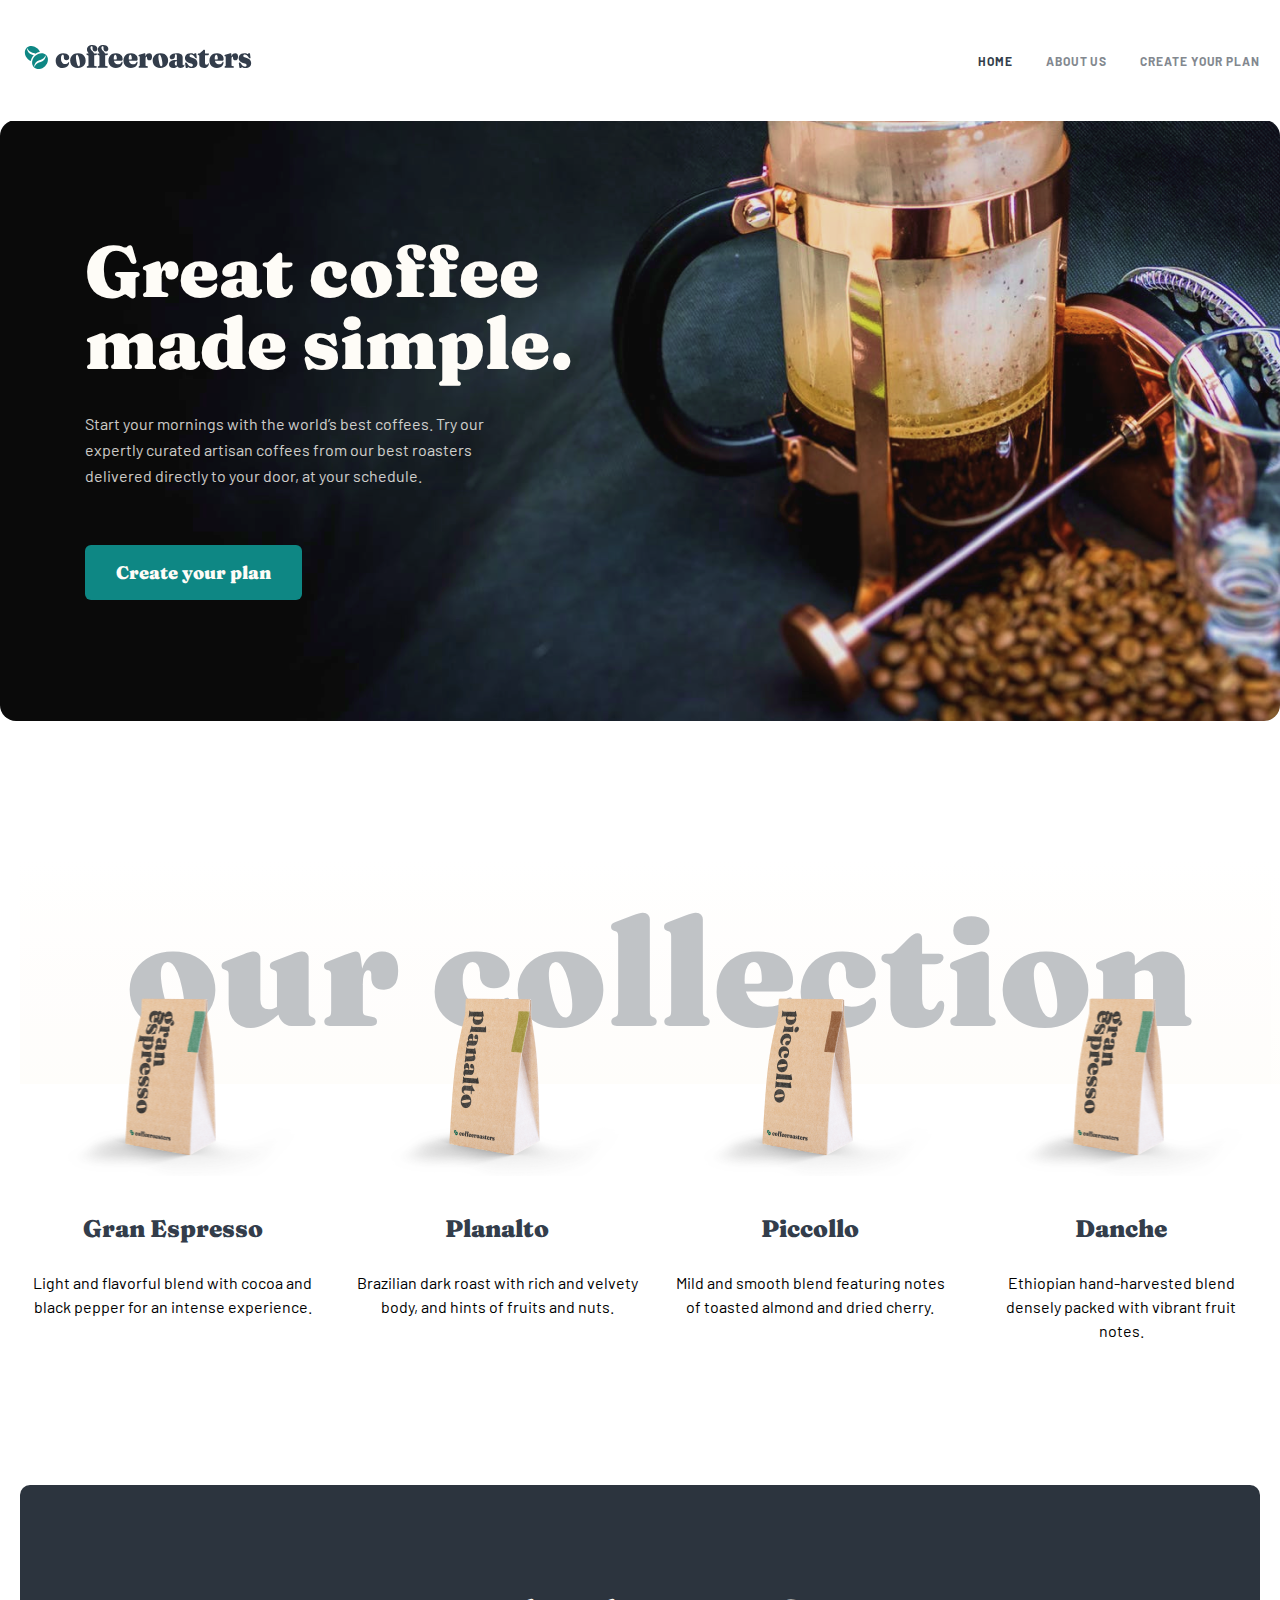
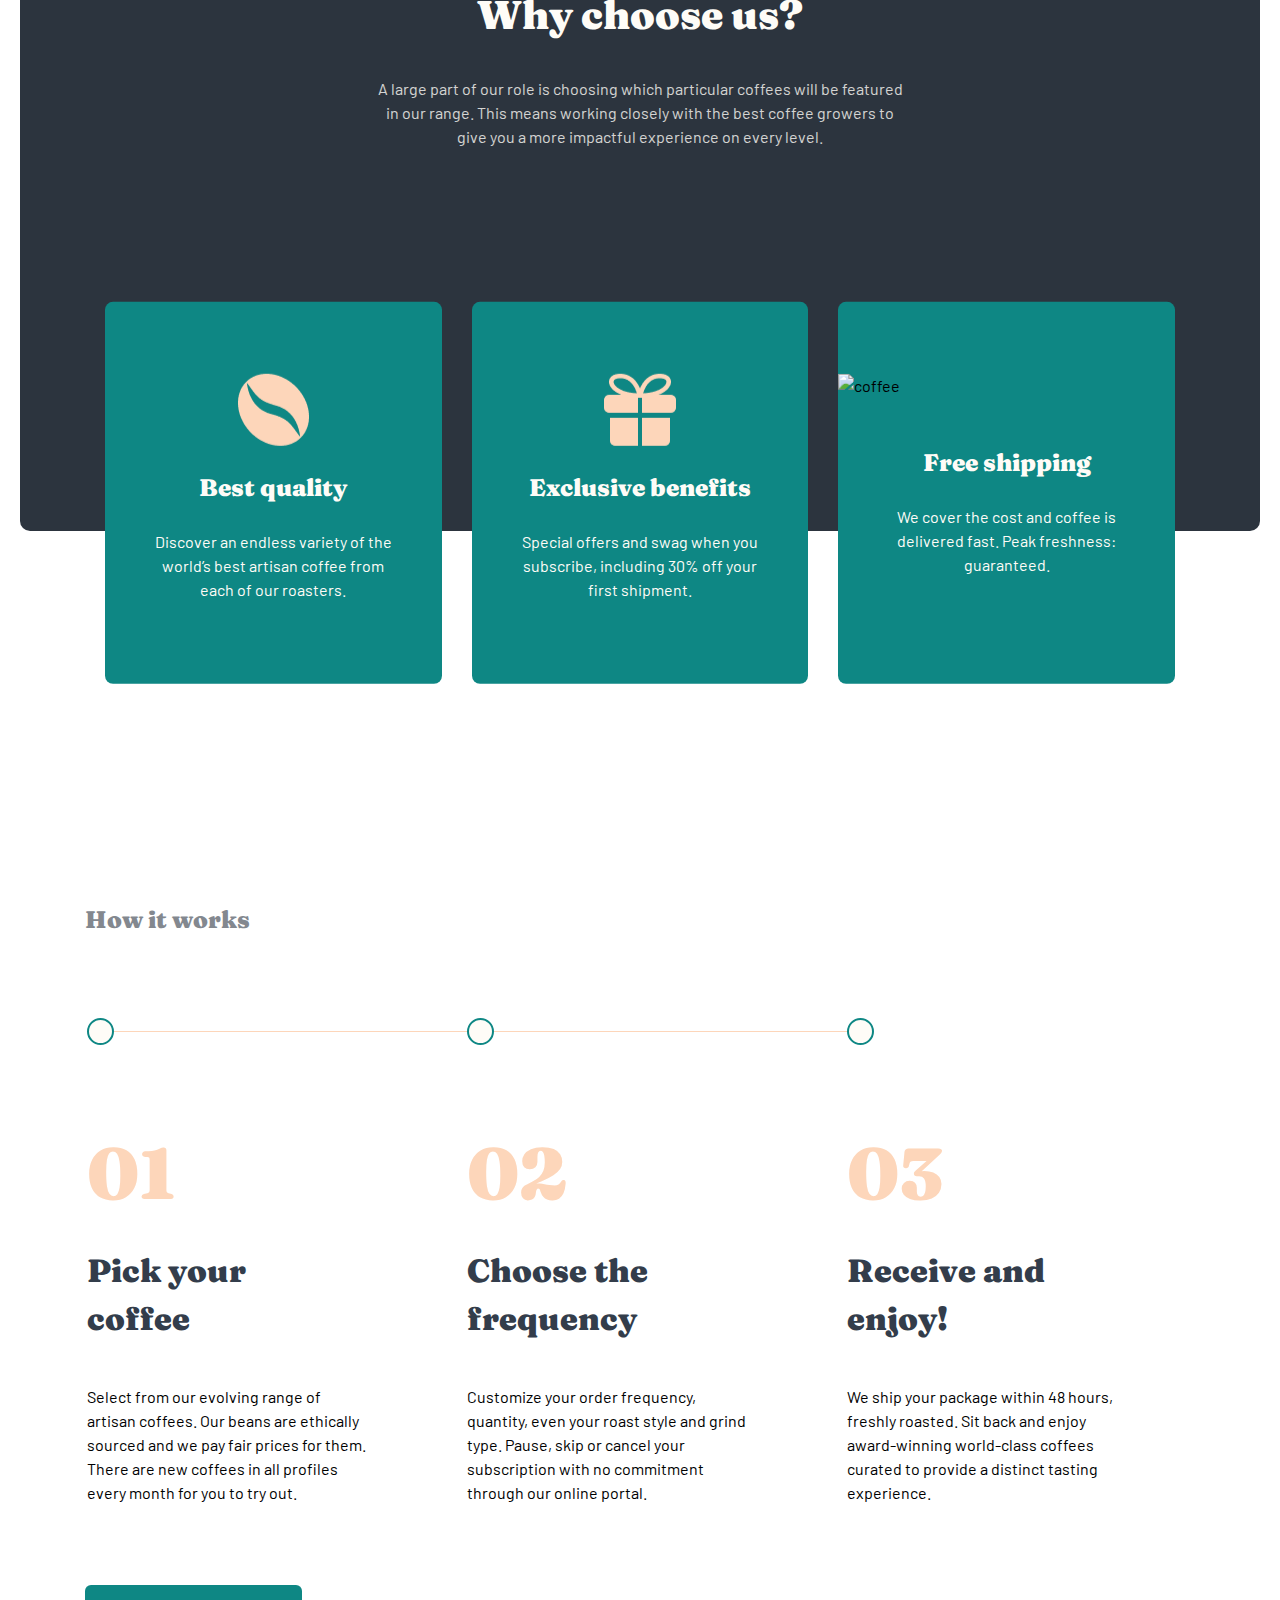
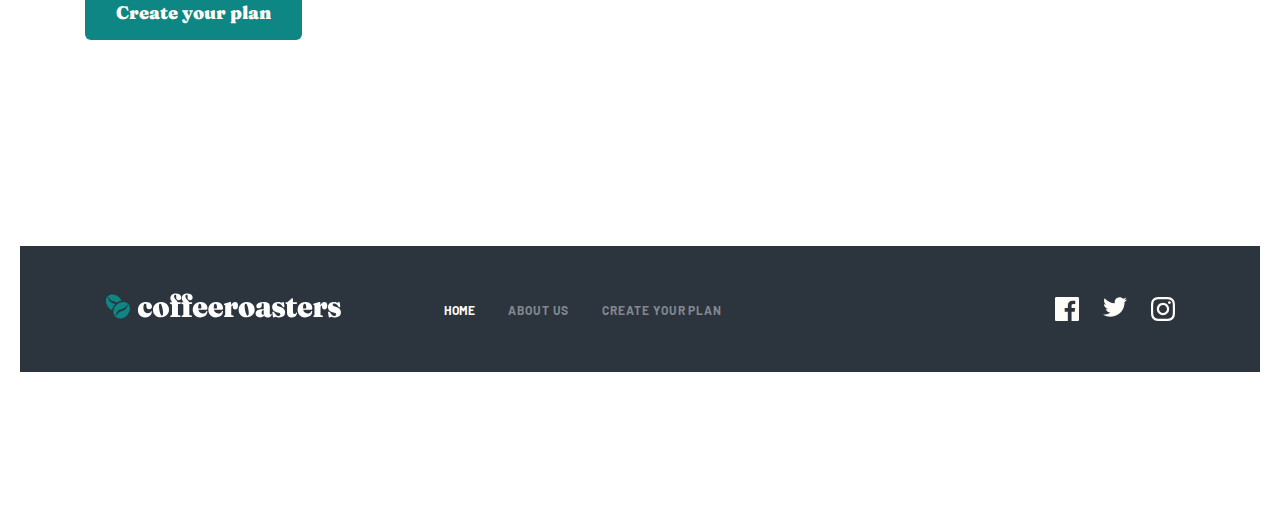
==== commit 7992a974: "New version" ====
--- a/index.html
+++ b/index.html
@@ -37,7 +37,7 @@
 			</div>
 		</header>
  
-		<!-- <main class="main">
+		<main class="main">
 
 
 			<section class="hero">
@@ -56,10 +56,10 @@
 					</a>
 				</div>
 			</section>
-		</main> -->
+		</main>
 
         
-        <!-- <div class="collection">
+        <div class="collection">
             
                 
             <div class="container">
@@ -95,7 +95,7 @@
                     </div>
                 </div>
             </div>
-        </div> -->
+        </div>
 
 		
 		<div class="why">
@@ -130,7 +130,7 @@
 			</div>
 		</div>
 
-		<!-- <div class="h-i-w">
+		<div class="h-i-w">
 			<div class="container">
 				<h2 class="h-i-w__title">How it works</h2>
 				<div class="h-i-w__inner">
@@ -180,10 +180,10 @@
 
 				<a href="index3.html" class="h-i-w__link button">Create your plan</a>
 			</div>
-		</div> -->
+		</div>
 
 		<!-- footer  -->
-			<!-- <footer class="footer">
+			<footer class="footer">
 				<div class="container">
 					<div class="footer__inner">
 						<a class="logo-link" href="./index.html">
@@ -233,6 +233,6 @@
 						</ul>
 					</div>
 				</div>
-			</footer> -->
+			</footer>
 	</body>
 </html>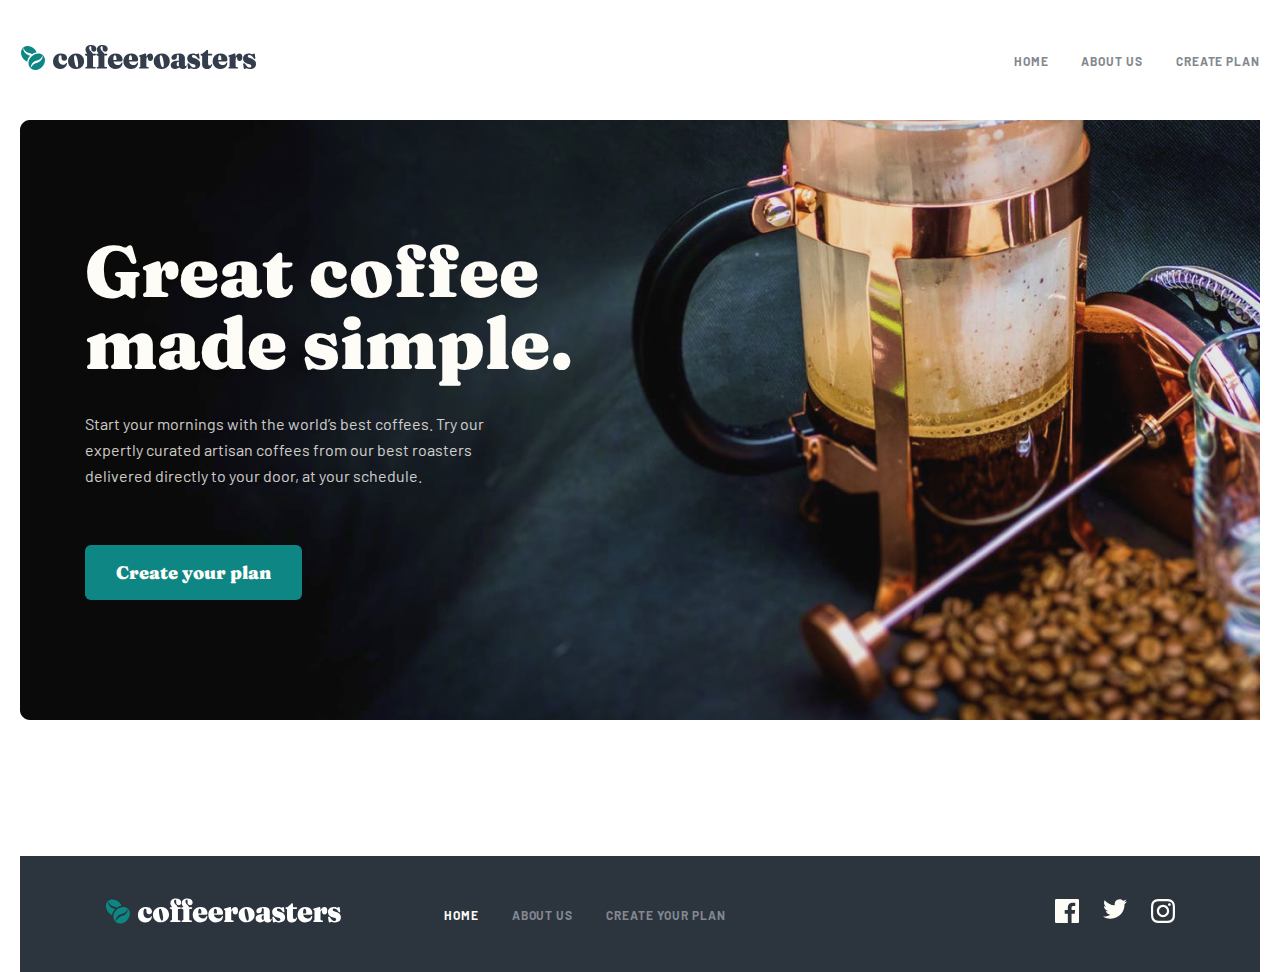
==== commit b2513d8c: "Responsive: header, footer, hero (first page)" ====
--- a/index.html
+++ b/index.html
@@ -1,47 +1,47 @@
 <!DOCTYPE html>
 <html lang="en">
-	<head>
-		<meta charset="UTF-8" />
-		<meta http-equiv="X-UA-Compatible" content="IE=edge" />
-		<meta name="viewport" content="width=device-width, initial-scale=1.0" />
-		<link rel="stylesheet" href="css/main.min.css"/>
-		<title>coffeeroasters - home</title>
-        <link rel="preconnect" href="https://fonts.googleapis.com">
-        <link rel="preconnect" href="https://fonts.gstatic.com" crossorigin>
-        <link href="https://fonts.googleapis.com/css2?family=Barlow:ital,wght@0,400;0,700;1,400;1,700&family=Fraunces:ital,wght@0,900;1,900&display=swap" rel="stylesheet">
-	</head>
-	<body>
-		<!-- Header  -->
-		<header class="header">
-			<div class="container">
-				<a class="logo-link" href="./index.html">
-					<img class="logo-link__image" src="img/Group-5.svg" alt="Logo image"/>
-				</a>
-
-				
-				<nav class="nav">
-					<ul class="nav__list">
-						<li class="nav__item">
-							<a class="nav__link nav__link--active" href="index.html">
-								home
-							</a>
-						</li>
-						<li class="nav__item">
-							<a class="nav__link" href="index2.html"> about us </a>
-						</li>
-						<li class="nav__item">
-							<a class="nav__link" href="index3.html"> create your plan </a>
-						</li>
-					</ul>
-				</nav>
-			</div>
-		</header>
- 
-		<main class="main">
-
-
-			<section class="hero">
-				<div class="container">
+
+<head>
+	<meta charset="UTF-8" />
+	<meta http-equiv="X-UA-Compatible" content="IE=edge" />
+	<meta name="viewport" content="width=device-width, initial-scale=1.0" />
+	<link rel="stylesheet" href="css/main.min.css" />
+	<title>coffeeroasters - home</title>
+	<link rel="preconnect" href="https://fonts.googleapis.com">
+	<link rel="preconnect" href="https://fonts.gstatic.com" crossorigin>
+	<link
+		href="https://fonts.googleapis.com/css2?family=Barlow:ital,wght@0,400;0,700;1,400;1,700&family=Fraunces:ital,wght@0,900;1,900&display=swap"
+		rel="stylesheet">
+</head>
+
+<body>
+	<!-- header -->
+	<header class="header">
+		<div class="container">
+			<a class="header__link" href="./index.html">
+				<img class="header__link__image" src="img/logo.svg" alt="Logo" />
+			</a>
+
+			<button class="header__menu-button" type='button'>
+				<span>&#9776;</span>
+				<span>&#x2715;</span>
+			</button>
+
+			<nav class="nav">
+				<ul class="nav__list">
+					<li class="nav__item"><a href="index.html" class="nav__link nav__link--active">home</a></li>
+					<li class="nav__item"><a href="index2.html" class="nav__link">about us</a></li>
+					<li class="nav__item"><a href="index3.html" class="nav__link">create plan</a></li>
+				</ul>
+			</nav>
+		</div>
+	</header>
+
+	<script src="./scripts/script.js"></script>
+	<main class="main">
+		<section class="hero">
+			<div class="container">
+				<div class="hero__inner">
 					<h1 class="hero__heading">Great coffee made simple.</h1>
 
 					<p class="hero__description">
@@ -55,11 +55,12 @@
 						Create your plan
 					</a>
 				</div>
-			</section>
-		</main>
-
-        
-        <div class="collection">
+			</div>
+		</section>
+	</main>
+
+
+	<!-- <div class="collection">
             
                 
             <div class="container">
@@ -180,59 +181,58 @@
 
 				<a href="index3.html" class="h-i-w__link button">Create your plan</a>
 			</div>
-		</div>
-
-		<!-- footer  -->
-			<footer class="footer">
-				<div class="container">
-					<div class="footer__inner">
-						<a class="logo-link" href="./index.html">
-							<img class="logo-link__image" src="img/logo_dark.svg" alt="Logo image"/>
-						</a>
-
-						
-						<nav class="nav">
-							<ul class="nav__list">
-								<li class="nav__item">
-									<a class="nav__link--active" href="index.html"> home </a>
-								</li>
-								<li class="nav__item">
-									<a class="nav__link" href="index2.html"> about us </a>
-								</li>
-								<li class="nav__item">
-									<a class="nav__link" href="index3.html">
-										create your plan
-									</a>
-								</li>
-							</ul>
-						</nav>
-
-						
-						<ul class="socials">
-							<li class="socials__item">
-								<a class="socials__link" href="facebook.com">
-									<svg width="24" height="24" viewBox="0 0 24 24" fill="none" xmlns="http://www.w3.org/2000/svg">
-										<path id="Path" d="M22.675 0H1.325C0.593 0 0 0.593 0 1.325V22.676C0 23.407 0.593 24 1.325 24H12.82V14.706H9.692V11.084H12.82V8.413C12.82 5.313 14.713 3.625 17.479 3.625C18.804 3.625 19.942 3.724 20.274 3.768V7.008L18.356 7.009C16.852 7.009 16.561 7.724 16.561 8.772V11.085H20.148L19.681 14.707H16.561V24H22.677C23.407 24 24 23.407 24 22.675V1.325C24 0.593 23.407 0 22.675 0Z" fill="#FEFCF7"/>
-									</svg>	
-								</a>
+		</div> -->
+
+
+	<footer class="footer">
+			<div class="container">
+				<div class="footer__inner">
+					<a class="logo-link" href="./index.html">
+						<img class="logo-link__image" src="img/logo_dark.svg" alt="Logo image"/>
+					</a>
+					
+					<nav class="nav">
+						<ul class="nav__list">
+							<li class="nav__item">
+								<a class="nav__link nav__link--active" href="index.html"> home </a>
 							</li>
-							<li class="socials__item">
-								<a class="socials__link" href="twitter.com">
-									<svg width="24" height="20" viewBox="0 0 24 20" fill="none" xmlns="http://www.w3.org/2000/svg">
-										<path id="Path" d="M24 2.55705C23.117 2.94905 22.168 3.21305 21.172 3.33205C22.189 2.72305 22.97 1.75805 23.337 0.608047C22.386 1.17205 21.332 1.58205 20.21 1.80305C19.313 0.846047 18.032 0.248047 16.616 0.248047C13.437 0.248047 11.101 3.21405 11.819 6.29305C7.728 6.08805 4.1 4.12805 1.671 1.14905C0.381 3.36205 1.002 6.25705 3.194 7.72305C2.388 7.69705 1.628 7.47605 0.965 7.10705C0.911 9.38805 2.546 11.522 4.914 11.997C4.221 12.185 3.462 12.229 2.69 12.081C3.316 14.037 5.134 15.46 7.29 15.5C5.22 17.123 2.612 17.848 0 17.54C2.179 18.937 4.768 19.752 7.548 19.752C16.69 19.752 21.855 12.031 21.543 5.10605C22.505 4.41105 23.34 3.54405 24 2.55705Z" fill="#FEFCF7"/>
-									</svg>									
-								</a>
+							<li class="nav__item">
+								<a class="nav__link" href="index2.html"> about us </a>
 							</li>
-							<li class="socials__item">
-								<a class="socials__link" href="instagram.com">
-									<svg width="24" height="24" viewBox="0 0 24 24" fill="none" xmlns="http://www.w3.org/2000/svg">
-										<path id="Shape" fill-rule="evenodd" clip-rule="evenodd" d="M12 0C8.741 0 8.333 0.014 7.053 0.072C2.695 0.272 0.273 2.69 0.073 7.052C0.014 8.333 0 8.741 0 12C0 15.259 0.014 15.668 0.072 16.948C0.272 21.306 2.69 23.728 7.052 23.928C8.333 23.986 8.741 24 12 24C15.259 24 15.668 23.986 16.948 23.928C21.302 23.728 23.73 21.31 23.927 16.948C23.986 15.668 24 15.259 24 12C24 8.741 23.986 8.333 23.928 7.053C23.732 2.699 21.311 0.273 16.949 0.073C15.668 0.014 15.259 0 12 0ZM12 2.163C15.204 2.163 15.584 2.175 16.85 2.233C20.102 2.381 21.621 3.924 21.769 7.152C21.827 8.417 21.838 8.797 21.838 12.001C21.838 15.206 21.826 15.585 21.769 16.85C21.62 20.075 20.105 21.621 16.85 21.769C15.584 21.827 15.206 21.839 12 21.839C8.796 21.839 8.416 21.827 7.151 21.769C3.891 21.62 2.38 20.07 2.232 16.849C2.174 15.584 2.162 15.205 2.162 12C2.162 8.796 2.175 8.417 2.232 7.151C2.381 3.924 3.896 2.38 7.151 2.232C8.417 2.175 8.796 2.163 12 2.163ZM5.838 12C5.838 8.597 8.597 5.838 12 5.838C15.403 5.838 18.162 8.597 18.162 12C18.162 15.404 15.403 18.163 12 18.163C8.597 18.163 5.838 15.403 5.838 12ZM12 16C9.791 16 8 14.21 8 12C8 9.791 9.791 8 12 8C14.209 8 16 9.791 16 12C16 14.21 14.209 16 12 16ZM16.965 5.595C16.965 4.8 17.61 4.155 18.406 4.155C19.201 4.155 19.845 4.8 19.845 5.595C19.845 6.39 19.201 7.035 18.406 7.035C17.61 7.035 16.965 6.39 16.965 5.595Z" fill="#FEFCF7"/>
-									</svg>
+							<li class="nav__item">
+								<a class="nav__link" href="index3.html">
+									create your plan
 								</a>
 							</li>
 						</ul>
-					</div>
-				</div>
-			</footer>
-	</body>
+					</nav>
+					
+					<ul class="socials">
+						<li class="socials__item">
+							<a class="socials__link" href="facebook.com">
+								<svg width="24" height="24" viewBox="0 0 24 24" fill="none" xmlns="http://www.w3.org/2000/svg">
+									<path id="Path" d="M22.675 0H1.325C0.593 0 0 0.593 0 1.325V22.676C0 23.407 0.593 24 1.325 24H12.82V14.706H9.692V11.084H12.82V8.413C12.82 5.313 14.713 3.625 17.479 3.625C18.804 3.625 19.942 3.724 20.274 3.768V7.008L18.356 7.009C16.852 7.009 16.561 7.724 16.561 8.772V11.085H20.148L19.681 14.707H16.561V24H22.677C23.407 24 24 23.407 24 22.675V1.325C24 0.593 23.407 0 22.675 0Z" fill="#FEFCF7"/>
+								</svg>	
+							</a>
+						</li>
+						<li class="socials__item">
+							<a class="socials__link" href="twitter.com">
+								<svg width="24" height="20" viewBox="0 0 24 20" fill="none" xmlns="http://www.w3.org/2000/svg">
+									<path id="Path" d="M24 2.55705C23.117 2.94905 22.168 3.21305 21.172 3.33205C22.189 2.72305 22.97 1.75805 23.337 0.608047C22.386 1.17205 21.332 1.58205 20.21 1.80305C19.313 0.846047 18.032 0.248047 16.616 0.248047C13.437 0.248047 11.101 3.21405 11.819 6.29305C7.728 6.08805 4.1 4.12805 1.671 1.14905C0.381 3.36205 1.002 6.25705 3.194 7.72305C2.388 7.69705 1.628 7.47605 0.965 7.10705C0.911 9.38805 2.546 11.522 4.914 11.997C4.221 12.185 3.462 12.229 2.69 12.081C3.316 14.037 5.134 15.46 7.29 15.5C5.22 17.123 2.612 17.848 0 17.54C2.179 18.937 4.768 19.752 7.548 19.752C16.69 19.752 21.855 12.031 21.543 5.10605C22.505 4.41105 23.34 3.54405 24 2.55705Z" fill="#FEFCF7"/>
+								</svg>									
+							</a>
+						</li>
+						<li class="socials__item">
+							<a class="socials__link" href="instagram.com">
+								<svg width="24" height="24" viewBox="0 0 24 24" fill="none" xmlns="http://www.w3.org/2000/svg">
+									<path id="Shape" fill-rule="evenodd" clip-rule="evenodd" d="M12 0C8.741 0 8.333 0.014 7.053 0.072C2.695 0.272 0.273 2.69 0.073 7.052C0.014 8.333 0 8.741 0 12C0 15.259 0.014 15.668 0.072 16.948C0.272 21.306 2.69 23.728 7.052 23.928C8.333 23.986 8.741 24 12 24C15.259 24 15.668 23.986 16.948 23.928C21.302 23.728 23.73 21.31 23.927 16.948C23.986 15.668 24 15.259 24 12C24 8.741 23.986 8.333 23.928 7.053C23.732 2.699 21.311 0.273 16.949 0.073C15.668 0.014 15.259 0 12 0ZM12 2.163C15.204 2.163 15.584 2.175 16.85 2.233C20.102 2.381 21.621 3.924 21.769 7.152C21.827 8.417 21.838 8.797 21.838 12.001C21.838 15.206 21.826 15.585 21.769 16.85C21.62 20.075 20.105 21.621 16.85 21.769C15.584 21.827 15.206 21.839 12 21.839C8.796 21.839 8.416 21.827 7.151 21.769C3.891 21.62 2.38 20.07 2.232 16.849C2.174 15.584 2.162 15.205 2.162 12C2.162 8.796 2.175 8.417 2.232 7.151C2.381 3.924 3.896 2.38 7.151 2.232C8.417 2.175 8.796 2.163 12 2.163ZM5.838 12C5.838 8.597 8.597 5.838 12 5.838C15.403 5.838 18.162 8.597 18.162 12C18.162 15.404 15.403 18.163 12 18.163C8.597 18.163 5.838 15.403 5.838 12ZM12 16C9.791 16 8 14.21 8 12C8 9.791 9.791 8 12 8C14.209 8 16 9.791 16 12C16 14.21 14.209 16 12 16ZM16.965 5.595C16.965 4.8 17.61 4.155 18.406 4.155C19.201 4.155 19.845 4.8 19.845 5.595C19.845 6.39 19.201 7.035 18.406 7.035C17.61 7.035 16.965 6.39 16.965 5.595Z" fill="#FEFCF7"/>
+								</svg>
+							</a>
+						</li>
+					</ul>
+				</div>
+			</div>
+		</footer>
+</body>
+
 </html>--- a/css/main.min.css
+++ b/css/main.min.css
@@ -1,2 +1,2 @@
-html{height:100%;-webkit-box-sizing:border-box;box-sizing:border-box;max-width:100%}*,*::before,*::after{-webkit-box-sizing:inherit;box-sizing:inherit;scroll-behavior:smooth}.visually-hidden{position:absolute;width:1px;height:1px;margin:-1px;border:0;padding:0;clip:rect(0 0 0 0);overflow:hidden}body{height:100%;display:-webkit-box;display:-ms-flexbox;display:flex;-webkit-box-orient:vertical;-webkit-box-direction:normal;-ms-flex-direction:column;flex-direction:column;font-family:'Barlow', sans-serif;font-weight:400;font-size:16px;line-height:1.5;margin:0;padding:0}main{-webkit-box-flex:1;-ms-flex-positive:1;flex-grow:1}.container{max-width:1320px;width:100%;padding:0 20px;margin:0 auto}.container--small{width:1240px}/*! normalize.css v8.0.1 | MIT License | github.com/necolas/normalize.css */html{line-height:1.15;-webkit-text-size-adjust:100%}body{margin:0}main{display:block}h1{font-size:2em;margin:0.67em 0}hr{-webkit-box-sizing:content-box;box-sizing:content-box;height:0;overflow:visible}pre{font-family:monospace, monospace;font-size:1em}a{background-color:transparent}abbr[title]{border-bottom:none;text-decoration:underline;-webkit-text-decoration:underline dotted;text-decoration:underline dotted}b,strong{font-weight:bolder}code,kbd,samp{font-family:monospace, monospace;font-size:1em}small{font-size:80%}sub,sup{font-size:75%;line-height:0;position:relative;vertical-align:baseline}sub{bottom:-0.25em}sup{top:-0.5em}img{border-style:none}button,input,optgroup,select,textarea{font-family:inherit;font-size:100%;line-height:1.15;margin:0}button,input{overflow:visible}button,select{text-transform:none}button,[type="button"],[type="reset"],[type="submit"]{-webkit-appearance:button}button::-moz-focus-inner,[type="button"]::-moz-focus-inner,[type="reset"]::-moz-focus-inner,[type="submit"]::-moz-focus-inner{border-style:none;padding:0}button:-moz-focusring,[type="button"]:-moz-focusring,[type="reset"]:-moz-focusring,[type="submit"]:-moz-focusring{outline:1px dotted ButtonText}fieldset{padding:0.35em 0.75em 0.625em}legend{-webkit-box-sizing:border-box;box-sizing:border-box;color:inherit;display:table;max-width:100%;padding:0;white-space:normal}progress{vertical-align:baseline}textarea{overflow:auto}[type="checkbox"],[type="radio"]{-webkit-box-sizing:border-box;box-sizing:border-box;padding:0}[type="number"]::-webkit-inner-spin-button,[type="number"]::-webkit-outer-spin-button{height:auto}[type="search"]{-webkit-appearance:textfield;outline-offset:-2px}[type="search"]::-webkit-search-decoration{-webkit-appearance:none}::-webkit-file-upload-button{-webkit-appearance:button;font:inherit}details{display:block}summary{display:list-item}template{display:none}[hidden]{display:none}@font-face{font-family:'Barlow';font-style:normal;font-weight:400;src:url("../fonts/barlow-v5-latin-ext_latin-regular.eot");src:local(""),url("../fonts/barlow-v5-latin-ext_latin-regular.eot?#iefix") format("embedded-opentype"),url("../fonts/barlow-v5-latin-ext_latin-regular.woff2") format("woff2"),url("../fonts/barlow-v5-latin-ext_latin-regular.woff") format("woff"),url("../fonts/barlow-v5-latin-ext_latin-regular.ttf") format("truetype"),url("../fonts/barlow-v5-latin-ext_latin-regular.svg#Barlow") format("svg")}@font-face{font-family:'Barlow';font-style:italic;font-weight:400;src:url("../fonts/barlow-v5-latin-ext_latin-italic.eot");src:local(""),url("../fonts/barlow-v5-latin-ext_latin-italic.eot?#iefix") format("embedded-opentype"),url("../fonts/barlow-v5-latin-ext_latin-italic.woff2") format("woff2"),url("../fonts/barlow-v5-latin-ext_latin-italic.woff") format("woff"),url("../fonts/barlow-v5-latin-ext_latin-italic.ttf") format("truetype"),url("../fonts/barlow-v5-latin-ext_latin-italic.svg#Barlow") format("svg")}@font-face{font-family:'Barlow';font-style:normal;font-weight:700;src:url("../fonts/barlow-v5-latin-ext_latin-700.eot");src:local(""),url("../fonts/barlow-v5-latin-ext_latin-700.eot?#iefix") format("embedded-opentype"),url("../fonts/barlow-v5-latin-ext_latin-700.woff2") format("woff2"),url("../fonts/barlow-v5-latin-ext_latin-700.woff") format("woff"),url("../fonts/barlow-v5-latin-ext_latin-700.ttf") format("truetype"),url("../fonts/barlow-v5-latin-ext_latin-700.svg#Barlow") format("svg")}@font-face{font-family:'Barlow';font-style:italic;font-weight:700;src:url("../fonts/barlow-v5-latin-ext_latin-700italic.eot");src:local(""),url("../fonts/barlow-v5-latin-ext_latin-700italic.eot?#iefix") format("embedded-opentype"),url("../fonts/barlow-v5-latin-ext_latin-700italic.woff2") format("woff2"),url("../fonts/barlow-v5-latin-ext_latin-700italic.woff") format("woff"),url("../fonts/barlow-v5-latin-ext_latin-700italic.ttf") format("truetype"),url("../fonts/barlow-v5-latin-ext_latin-700italic.svg#Barlow") format("svg")}@font-face{font-family:'Fraunces';font-style:normal;font-weight:400;src:url("../fonts/fraunces-v10-latin-ext_latin-regular.eot");src:local(""),url("../fonts/fraunces-v10-latin-ext_latin-regular.eot?#iefix") format("embedded-opentype"),url("../fonts/fraunces-v10-latin-ext_latin-regular.woff2") format("woff2"),url("../fonts/fraunces-v10-latin-ext_latin-regular.woff") format("woff"),url("../fonts/fraunces-v10-latin-ext_latin-regular.ttf") format("truetype"),url("../fonts/fraunces-v10-latin-ext_latin-regular.svg#Fraunces") format("svg")}@font-face{font-family:'Fraunces';font-style:normal;font-weight:900;src:url("../fonts/fraunces-v10-latin-ext_latin-900.eot");src:local(""),url("../fonts/fraunces-v10-latin-ext_latin-900.eot?#iefix") format("embedded-opentype"),url("../fonts/fraunces-v10-latin-ext_latin-900.woff2") format("woff2"),url("../fonts/fraunces-v10-latin-ext_latin-900.woff") format("woff"),url("../fonts/fraunces-v10-latin-ext_latin-900.ttf") format("truetype"),url("../fonts/fraunces-v10-latin-ext_latin-900.svg#Fraunces") format("svg")}@font-face{font-family:'Fraunces';font-style:italic;font-weight:400;src:url("../fonts/fraunces-v10-latin-ext_latin-italic.eot");src:local(""),url("../fonts/fraunces-v10-latin-ext_latin-italic.eot?#iefix") format("embedded-opentype"),url("../fonts/fraunces-v10-latin-ext_latin-italic.woff2") format("woff2"),url("../fonts/fraunces-v10-latin-ext_latin-italic.woff") format("woff"),url("../fonts/fraunces-v10-latin-ext_latin-italic.ttf") format("truetype"),url("../fonts/fraunces-v10-latin-ext_latin-italic.svg#Fraunces") format("svg")}@font-face{font-family:'Fraunces';font-style:italic;font-weight:900;src:url("../fonts/fraunces-v10-latin-ext_latin-900italic.eot");src:local(""),url("../fonts/fraunces-v10-latin-ext_latin-900italic.eot?#iefix") format("embedded-opentype"),url("../fonts/fraunces-v10-latin-ext_latin-900italic.woff2") format("woff2"),url("../fonts/fraunces-v10-latin-ext_latin-900italic.woff") format("woff"),url("../fonts/fraunces-v10-latin-ext_latin-900italic.ttf") format("truetype"),url("../fonts/fraunces-v10-latin-ext_latin-900italic.svg#Fraunces") format("svg")}.header .container{display:-webkit-box;display:-ms-flexbox;display:flex;-webkit-box-align:center;-ms-flex-align:center;align-items:center;-webkit-box-pack:justify;-ms-flex-pack:justify;justify-content:space-between;padding:44px 20px}.logo-link__image{width:236px;height:26px}@media only screen and (max-width: 584px){.header .nav .nav__list{position:absolute;width:1px;height:1px;margin:-1px;border:0;padding:0;clip:rect(0 0 0 0);overflow:hidden}.header .nav::before{display:inline-block;width:16px;height:15px;background-repeat:no-repeat;background-size:16px 15px;background-image:url(../icons/menu.svg);content:''}}.hero .container{padding:115px 85px;background-image:url("../img/2x/first-page.png");border-radius:16px;background-repeat:no-repeat;background-position:left;margin-bottom:136px;background-size:0 0;background-size:1280px 600px}@media only screen and (-webkit-min-device-pixel-ratio: 2), only screen and (min--moz-device-pixel-ratio: 2), only screen and (min-device-pixel-ratio: 2), only screen and (min-resolution: 192dpi), only screen and (min-resolution: 2dppx){.hero .container{background-image:url("../img/2x/first-page@2x.png");background-size:0 0;background-size:1280px 600px}}.hero__heading{width:493px;margin-top:0;margin-bottom:32px;font-weight:900;font-family:"Fraunces", serif;font-size:72px;line-height:72px;color:#fefcf7}.hero__description{width:445px;margin-top:0;margin-bottom:56px;font-size:16px;font-family:"Barlow", sans-serif;font-weight:400;line-height:26px;color:#fefcf7;opacity:0.8}.hero .special__hero-container{padding:0;padding:137px 85px;margin-bottom:168px;background-image:url("../img/2x/about-us.png");background-size:0 0;background-size:1280px 450px}.hero .special__hero-container .hero__heading{font-size:40px;margin-bottom:24px}.hero .special__hero-container .hero__description{font-size:16px;font-weight:normal}@media only screen and (-webkit-min-device-pixel-ratio: 2), only screen and (min--moz-device-pixel-ratio: 2), only screen and (min-device-pixel-ratio: 2), only screen and (min-resolution: 192dpi), only screen and (min-resolution: 2dppx){.hero .special__hero-container{background-image:url("../img/2x/about-us@2x.png");background-size:0 0;background-size:1280px 450px}}.hero .create-plan__container{padding:134px 85px;background-image:url("../img/2x/create-plan.png");margin-bottom:168px;background-size:0 0;background-size:1280px 450px}.hero .create-plan__container .create-plan{margin-bottom:32px}@media only screen and (-webkit-min-device-pixel-ratio: 2), only screen and (min--moz-device-pixel-ratio: 2), only screen and (min-device-pixel-ratio: 2), only screen and (min-resolution: 192dpi), only screen and (min-resolution: 2dppx){.hero .create-plan__container{background-size:0 0;background-size:1280px 450px;background-image:url("../img/2x/create-plan@2x.png")}}.nav__list{display:-webkit-box;display:-ms-flexbox;display:flex;-webkit-box-align:center;-ms-flex-align:center;align-items:center;margin:0;padding:0;list-style-type:none}.nav__item+.nav__item{margin-left:33px}.nav__link{color:#83888f;text-decoration:none;font-weight:700;font-size:12px;line-height:15px;letter-spacing:0.923077px;text-transform:uppercase;-webkit-transition:color 0.2s ease;transition:color 0.2s ease}.nav__link:hover{color:#333d4b}.nav__link--active{color:#333d4b}.button{display:inline-block;width:217px;padding:15px;font-weight:900;font-family:"Fraunces", serif;font-size:18px;line-height:25px;text-align:center;color:#fefcf7;text-decoration:none;white-space:nowrap;overflow:hidden;text-overflow:ellipsis;background-color:#0e8784;border:none;border-radius:6px;cursor:pointer;-webkit-transition:background-color 0.2s ease;transition:background-color 0.2s ease}.button:hover{background-color:#66d2cf}.button:disabled{background-color:#e2dedb}.footer__inner{margin-bottom:135px;display:-webkit-box;display:-ms-flexbox;display:flex;-webkit-box-align:center;-ms-flex-align:center;align-items:center;padding:47px 85px;background-color:#2c343e}.footer .nav__list{margin-left:103px}.footer .nav__link:hover{color:#fefcf7}.footer .nav__link--active{color:#FEFCF7;text-decoration:none;text-transform:uppercase;font-family:'Barlow', sans-serif;font-weight:700;font-size:12px}.socials{display:-webkit-box;display:-ms-flexbox;display:flex;-webkit-box-align:center;-ms-flex-align:center;align-items:center;margin:0;margin-left:auto;padding:0;list-style-type:none}.socials__item{width:24px;height:24px}.socials__item+.socials__item{margin-left:24px}.socials__item .socials__link{text-decoration:none}.socials__item .socials__link path{-webkit-transition:fill 0.3s ease;transition:fill 0.3s ease}.socials__item .socials__link:hover path{fill:#FDD6BA;-webkit-transition:fill 0.3s ease;transition:fill 0.3s ease}@media only screen and (max-width: 1044px){.footer__inner{padding:47px 45px}.footer__inner .nav__list{margin-left:53px}}@media only screen and (max-width: 854px){.footer__inner{-webkit-box-orient:vertical;-webkit-box-direction:normal;-ms-flex-direction:column;flex-direction:column;-webkit-box-align:center;-ms-flex-align:center;align-items:center}.footer__inner .logo-link{margin-bottom:32px}.footer__inner .nav__list{margin-left:0;margin-bottom:65px}.footer__inner .socials{margin-left:0;-ms-flex-wrap:wrap;flex-wrap:wrap;-webkit-column-gap:24px;column-gap:24px}.footer__inner .socials .socials__item{margin-left:0}}@media only screen and (max-width: 411px){.footer__inner .nav__list{vertical-align:middle;-webkit-box-orient:vertical;-webkit-box-direction:normal;-ms-flex-direction:column;flex-direction:column;margin-bottom:25px}.footer__inner .nav__list .nav__item{margin-left:0;margin-bottom:24px}}.collection{-webkit-box-align:center;-ms-flex-align:center;align-items:center;vertical-align:middle}.collection .container{position:relative;width:100%;-webkit-box-align:center;-ms-flex-align:center;align-items:center;vertical-align:middle}.collection__heading{position:absolute;display:block;top:0;-webkit-transform:translateY(-100%);transform:translateY(-100%);z-index:-1;font-family:"Fraunces", serif;font-style:normal;font-weight:900;font-size:150px;text-align:center;color:#83888F;width:100%;opacity:0.5;background:-webkit-gradient(linear, left top, left bottom, from(rgba(254,252,247,0.0001)), to(#FEFCF7));background:linear-gradient(180deg, rgba(254,252,247,0.0001) 0%, #FEFCF7 100%)}.collection__inner{display:-webkit-box;display:-ms-flexbox;display:flex;-webkit-column-gap:30px;column-gap:30px;text-align:center;margin:126px 0}.collection__img{-ms-flex-negative:0;flex-shrink:0;max-width:256px;width:100%;height:193px;flex-shrink:0}.collection__title{max-width:100%;font-size:24px;font-family:"Fraunces", serif;font-weight:900;color:#333D4B}.collection__p{max-width:100%;font-family:'Barlow', sans-serif;font-weight:400;font-size:16px;text-align:center}@media only screen and (max-width: 1092px){.collection__heading{font-size:96px}.collection__inner{-webkit-box-orient:vertical;-webkit-box-direction:normal;-ms-flex-direction:column;flex-direction:column;margin:0 auto}.collection__inner .collection__block{display:-webkit-box;display:-ms-flexbox;display:flex;margin:0 auto;padding:0 97px;-webkit-column-gap:36px;column-gap:36px;margin-bottom:32px}.collection__inner .collection__block .collection__text{max-width:282px;text-align:left}.collection__inner .collection__block .collection__text .collection__p{text-align:left}}@media only screen and (max-width: 704px){.collection__heading{font-size:40px;margin:30px auto;width:100%}.collection__block{margin-left:0;display:-webkit-box;display:-ms-flexbox;display:flex;-webkit-box-orient:vertical;-webkit-box-direction:normal;-ms-flex-direction:column;flex-direction:column;margin:0 auto}.collection__block .collection__img{-ms-flex-negative:0;flex-shrink:0;width:200px;min-width:100%}.collection__block .collection__text{max-width:282px;text-align:center}.collection__block .collection__text .collection__title{text-align:center}.collection__block .collection__text .collection__p{text-align:center}}@media only screen and (max-width: 524px){.collection__img{-ms-flex-negative:0;flex-shrink:0;max-width:200px;width:100%}}.why .container{margin-bottom:351px}.why .container .why__inner{-webkit-box-align:center;-ms-flex-align:center;align-items:center;background-color:#2C343E;border-radius:10px}.why__title{font-family:'Fraunces', serif;font-style:normal;font-weight:900;font-size:40px;color:#FEFCF7;text-align:center;margin:0 auto;padding-top:100px}.why__p{max-width:540px;font-family:"Barlow", sans-serif;font-style:normal;font-weight:normal;font-size:16px;text-align:center;color:#FEFCF7;opacity:0.8;padding-top:32px;margin:0 auto}.why__blocks{width:100%;position:static;-webkit-transform:translateY(40%);transform:translateY(40%);padding:0 85px;display:-webkit-box;display:-ms-flexbox;display:flex;-webkit-column-gap:30px;column-gap:30px;-webkit-box-align:center;-ms-flex-align:center;align-items:center;margin-bottom:200px}.why__blocks .why__block{-webkit-box-align:center;-ms-flex-align:center;align-items:center;background-color:#0E8784;border-radius:8px;width:350px;height:382px;vertical-align:middle}.why__blocks .why__block .block__icon{display:-webkit-box;display:-ms-flexbox;display:flex;margin:0 auto;margin-top:72px;vertical-align:middle}.why__blocks .why__block .special{margin-bottom:47px}.why__blocks .why__block .block__title{font-family:'Fraunces', serif;font-style:normal;font-weight:900;font-size:24px;text-align:center;color:#FEFCF7;margin-bottom:24px}.why__blocks .why__block .block__p{display:block;font-family:'Barlow', sans-serif;font-style:normal;font-weight:normal;font-size:16px;text-align:center;color:#FEFCF7;height:78px;padding:0 47.5px}@media only screen and (max-width: 1324px){.why__blocks{padding:0 auto}}.steps{position:relative;display:-webkit-box;display:-ms-flexbox;display:flex;list-style-type:none;margin-bottom:64px;right:38px}.steps .step{width:285px;padding-top:100px}.steps .step__heading{display:-webkit-box;display:-ms-flexbox;display:flex;-webkit-box-orient:vertical;-webkit-box-direction:normal;-ms-flex-direction:column;flex-direction:column;margin-bottom:42px}.steps .step__heading__count{font-family:'Fraunces', serif;margin-bottom:38px;font-weight:900;font-size:72px;line-height:72px;color:#fdd6ba}.steps .step__heading__text{font-family:'Fraunces' ,serif;font-weight:900;font-size:32px;color:#333d4b;width:255px}.steps .step::before{position:absolute;z-index:1;top:0;display:inline-block;width:27px;height:27px;background:#fefcf7;border:2px solid #0e8784;border-radius:50%;content:''}.steps .step+.step{margin-left:95px}.steps::before{position:absolute;top:13px;left:52px;display:block;width:763px;height:1px;background-color:#fdd6ba;content:''}.headquarters .steps{position:relative;right:40px;display:-webkit-box;display:-ms-flexbox;display:flex;-webkit-column-gap:108px;column-gap:108px}.headquarters .steps .step{padding-top:0;list-style-type:none}.headquarters .steps .step__heading{margin-bottom:24px;list-style-type:none;width:272px}.headquarters .steps .step__heading__text{width:272px;font-family:'Fraunces', serif;font-style:normal;font-weight:900;font-size:32px;color:#333D4B}.headquarters .steps .step__text{font-family:'Barlow', sans-serif;font-style:normal;font-weight:normal;font-size:16px;margin-bottom:16px;color:#333D4B}.headquarters .steps .step::before{position:inherit;height:0;width:0;content:none}.headquarters .steps::before{position:inherit;width:0;height:0;top:0;content:none}.create-plan__steps .step{margin-bottom:100px}.create-plan__steps .step::before{background:none}.create-plan__steps .step__heading__text{color:#FEFCF7}.create-plan__steps .step__text{color:#FEFCF7}.commitent{margin-bottom:168px}.commitent .container{height:520px;width:1110px;display:-webkit-box;display:-ms-flexbox;display:flex;-ms-flex-wrap:wrap;flex-wrap:wrap;-webkit-box-pack:justify;-ms-flex-pack:justify;justify-content:space-between}.commitent .container .commitent__text{margin:auto 0}.commitent .container .commitent__text .commitent__title{font-family:'Fraunces', serif;font-style:normal;font-weight:900;font-size:40px;color:#333D4B}.commitent .container .commitent__text .commitent__p{width:540px;height:260px;font-family:'Barlow', sans-serif;font-style:normal;font-weight:normal;font-size:16px;line-height:26px;color:#333D4B;mix-blend-mode:normal;opacity:0.8}.quality{margin-bottom:168px}.quality .container{display:-webkit-box;display:-ms-flexbox;display:flex;-ms-flex-wrap:wrap;flex-wrap:wrap;background-color:#2C343E;border-radius:10px;height:474px;padding:0 85px;-webkit-box-pack:justify;-ms-flex-pack:justify;justify-content:space-between}.quality .container .quality__text{width:540px;padding-top:70px}.quality .container .quality__text .quality__title{font-family:'Fraunces', serif;font-style:normal;font-weight:900;font-size:40px;line-height:48px;color:#FEFCF7;margin-bottom:32px}.quality .container .quality__text .quality__p{font-family:'Barlow', sans-serif;font-style:normal;font-weight:normal;font-size:16px;line-height:26px;color:#FEFCF7;mix-blend-mode:normal;opacity:0.8}.quality .container .quality__img{position:relative;bottom:90px;width:445px;height:474px}.configure__list{position:relative;right:100px;list-style-type:none;width:295px}.configure__list .list__choice hr{margin:0;opacity:0.25}.configure__list .list__choice p{margin:0;margin:24px 0}.configure__list .list__choice .list__link{display:-webkit-box;display:-ms-flexbox;display:flex;text-decoration:none;font-family:'Fraunces', serif;font-style:normal;font-weight:900;font-size:24px;line-height:32px;color:#83888F;-webkit-transition:color 1s ease;transition:color 1s ease}.configure__list .list__choice .list__link:hover{color:#0E8784;-webkit-transition:color 1s ease;transition:color 1s ease}.configure__list .list__choice .list__link:active{color:#333D4B;-webkit-transition:color 0.3s ease;transition:color 0.3s ease}.configure__list .list__choice .list__link:checked{color:#333D4B}.configure__list .list__choice .list__link .special__title__first{margin-top:0}.configure__list .list__choice .list__link .special__title__last{margin-bottom:0}.configure__list .list__choice .list__link .choice__type{margin-left:23.5px}.configure__list .list__choice .list__link--active{color:#333D4B;-webkit-transition:color 0.3s ease;transition:color 0.3s ease}.selection__configuration .configuration__inner form{-webkit-column-gap:auto;column-gap:auto}.selection__configuration .configuration__inner form h2{margin:0;margin-bottom:56px;font-family:'Fraunces', serif;font-style:normal;font-weight:900;font-size:40px;line-height:48px;color:#83888F}.selection__configuration .configuration__inner form .form__actions{display:-webkit-box;display:-ms-flexbox;display:flex;-webkit-column-gap:23px;column-gap:23px;margin-bottom:88px}.selection__configuration .configuration__inner form label .configuration__controller{padding:32px;padding-right:0;padding-left:28px}.selection__configuration .configuration__inner form label .configuration__controller h4{margin:0;font-family:'Fraunces', serif;font-style:normal;font-weight:900;font-size:24px;line-height:32px;color:#333D4B;margin-bottom:24px}.selection__configuration .configuration__inner form label .configuration__controller p{font-family:Barlow;font-style:normal;font-weight:normal;font-size:16px;line-height:26px;padding-right:28px;color:#333D4B}.selection__configuration .configuration__inner form label .block__choice+.configuration__controller{-webkit-transition:background 0.5s ease;transition:background 0.5s ease}.selection__configuration .configuration__inner form label .block__choice+.configuration__controller h4,.selection__configuration .configuration__inner form label .block__choice+.configuration__controller p{color:#333D4B;-webkit-transition:color 0.5s ease;transition:color 0.5s ease}.selection__configuration .configuration__inner form label .block__choice:hover+.configuration__controller{background-color:#FDD6BA;-webkit-transition:background 0.2s ease;transition:background 0.2s ease}.selection__configuration .configuration__inner form label .block__choice:checked+.configuration__controller{background-color:#0E8784;-webkit-transition:background 0.5s ease;transition:background 0.5s ease}.selection__configuration .configuration__inner form label .block__choice:checked+.configuration__controller h4,.selection__configuration .configuration__inner form label .block__choice:checked+.configuration__controller p{color:white;-webkit-transition:color 0.5s ease;transition:color 0.5s ease}.selection__configuration .configuration__inner form label .configuration__controller{display:inline-block;width:228px;height:250px;border:0 solid #F4F1EB;background-color:#F4F1EB;border-radius:8px}.result__block{background-color:#2C343E;border-radius:10px;padding:27px 64px;margin-bottom:40px}.result__block .result__p{font-family:'Barlow';font-style:normal;font-weight:normal;font-size:16px;line-height:26px;text-transform:uppercase;color:#FFFFFF;mix-blend-mode:normal;opacity:0.5}.result__block .result__title{font-family:'Fraunces', serif;font-style:normal;font-weight:900;font-size:24px;line-height:40px;color:#FFFFFF}.result__block .result__title span{color:#0E8784}.input-result{position:relative;left:70%;margin-bottom:168px}.h-i-w .container{padding:0 85px}.create-your-plan__h-i-w .container{background-color:#2C343E;border-radius:10px;padding-top:100px;margin-bottom:168px}.headquarters{margin-left:85px}.h-i-w__title,.headquarters__main-title{font-family:'Fraunces', serif;font-style:normal;font-weight:900;font-size:24px;color:#83888F;margin-bottom:80px}.h-i-w__link{margin-bottom:200px}.biggest-part .container{display:-webkit-box;display:-ms-flexbox;display:flex;padding:0 105px;-webkit-box-pack:justify;-ms-flex-pack:justify;justify-content:space-between}.selections{margin-top:0;width:730px}
+html{height:100%;-webkit-box-sizing:border-box;box-sizing:border-box;max-width:100%}*,*::before,*::after{-webkit-box-sizing:inherit;box-sizing:inherit;scroll-behavior:smooth}.visually-hidden{position:absolute;width:1px;height:1px;margin:-1px;border:0;padding:0;clip:rect(0 0 0 0);overflow:hidden}body{height:100%;display:-webkit-box;display:-ms-flexbox;display:flex;-webkit-box-orient:vertical;-webkit-box-direction:normal;-ms-flex-direction:column;flex-direction:column;font-family:'Barlow', sans-serif;font-weight:400;font-size:16px;line-height:1.5;margin:0;padding:0}main{-webkit-box-flex:1;-ms-flex-positive:1;flex-grow:1}.container{max-width:1320px;width:100%;padding:0 20px;margin:0 auto}/*! normalize.css v8.0.1 | MIT License | github.com/necolas/normalize.css */html{line-height:1.15;-webkit-text-size-adjust:100%}body{margin:0}main{display:block}h1{font-size:2em;margin:0.67em 0}hr{-webkit-box-sizing:content-box;box-sizing:content-box;height:0;overflow:visible}pre{font-family:monospace, monospace;font-size:1em}a{background-color:transparent}abbr[title]{border-bottom:none;text-decoration:underline;-webkit-text-decoration:underline dotted;text-decoration:underline dotted}b,strong{font-weight:bolder}code,kbd,samp{font-family:monospace, monospace;font-size:1em}small{font-size:80%}sub,sup{font-size:75%;line-height:0;position:relative;vertical-align:baseline}sub{bottom:-0.25em}sup{top:-0.5em}img{border-style:none}button,input,optgroup,select,textarea{font-family:inherit;font-size:100%;line-height:1.15;margin:0}button,input{overflow:visible}button,select{text-transform:none}button,[type="button"],[type="reset"],[type="submit"]{-webkit-appearance:button}button::-moz-focus-inner,[type="button"]::-moz-focus-inner,[type="reset"]::-moz-focus-inner,[type="submit"]::-moz-focus-inner{border-style:none;padding:0}button:-moz-focusring,[type="button"]:-moz-focusring,[type="reset"]:-moz-focusring,[type="submit"]:-moz-focusring{outline:1px dotted ButtonText}fieldset{padding:0.35em 0.75em 0.625em}legend{-webkit-box-sizing:border-box;box-sizing:border-box;color:inherit;display:table;max-width:100%;padding:0;white-space:normal}progress{vertical-align:baseline}textarea{overflow:auto}[type="checkbox"],[type="radio"]{-webkit-box-sizing:border-box;box-sizing:border-box;padding:0}[type="number"]::-webkit-inner-spin-button,[type="number"]::-webkit-outer-spin-button{height:auto}[type="search"]{-webkit-appearance:textfield;outline-offset:-2px}[type="search"]::-webkit-search-decoration{-webkit-appearance:none}::-webkit-file-upload-button{-webkit-appearance:button;font:inherit}details{display:block}summary{display:list-item}template{display:none}[hidden]{display:none}@font-face{font-family:'Barlow';font-style:normal;font-weight:400;src:url("../fonts/barlow-v5-latin-ext_latin-regular.eot");src:local(""),url("../fonts/barlow-v5-latin-ext_latin-regular.eot?#iefix") format("embedded-opentype"),url("../fonts/barlow-v5-latin-ext_latin-regular.woff2") format("woff2"),url("../fonts/barlow-v5-latin-ext_latin-regular.woff") format("woff"),url("../fonts/barlow-v5-latin-ext_latin-regular.ttf") format("truetype"),url("../fonts/barlow-v5-latin-ext_latin-regular.svg#Barlow") format("svg")}@font-face{font-family:'Barlow';font-style:italic;font-weight:400;src:url("../fonts/barlow-v5-latin-ext_latin-italic.eot");src:local(""),url("../fonts/barlow-v5-latin-ext_latin-italic.eot?#iefix") format("embedded-opentype"),url("../fonts/barlow-v5-latin-ext_latin-italic.woff2") format("woff2"),url("../fonts/barlow-v5-latin-ext_latin-italic.woff") format("woff"),url("../fonts/barlow-v5-latin-ext_latin-italic.ttf") format("truetype"),url("../fonts/barlow-v5-latin-ext_latin-italic.svg#Barlow") format("svg")}@font-face{font-family:'Barlow';font-style:normal;font-weight:700;src:url("../fonts/barlow-v5-latin-ext_latin-700.eot");src:local(""),url("../fonts/barlow-v5-latin-ext_latin-700.eot?#iefix") format("embedded-opentype"),url("../fonts/barlow-v5-latin-ext_latin-700.woff2") format("woff2"),url("../fonts/barlow-v5-latin-ext_latin-700.woff") format("woff"),url("../fonts/barlow-v5-latin-ext_latin-700.ttf") format("truetype"),url("../fonts/barlow-v5-latin-ext_latin-700.svg#Barlow") format("svg")}@font-face{font-family:'Barlow';font-style:italic;font-weight:700;src:url("../fonts/barlow-v5-latin-ext_latin-700italic.eot");src:local(""),url("../fonts/barlow-v5-latin-ext_latin-700italic.eot?#iefix") format("embedded-opentype"),url("../fonts/barlow-v5-latin-ext_latin-700italic.woff2") format("woff2"),url("../fonts/barlow-v5-latin-ext_latin-700italic.woff") format("woff"),url("../fonts/barlow-v5-latin-ext_latin-700italic.ttf") format("truetype"),url("../fonts/barlow-v5-latin-ext_latin-700italic.svg#Barlow") format("svg")}@font-face{font-family:'Fraunces';font-style:normal;font-weight:400;src:url("../fonts/fraunces-v10-latin-ext_latin-regular.eot");src:local(""),url("../fonts/fraunces-v10-latin-ext_latin-regular.eot?#iefix") format("embedded-opentype"),url("../fonts/fraunces-v10-latin-ext_latin-regular.woff2") format("woff2"),url("../fonts/fraunces-v10-latin-ext_latin-regular.woff") format("woff"),url("../fonts/fraunces-v10-latin-ext_latin-regular.ttf") format("truetype"),url("../fonts/fraunces-v10-latin-ext_latin-regular.svg#Fraunces") format("svg")}@font-face{font-family:'Fraunces';font-style:normal;font-weight:900;src:url("../fonts/fraunces-v10-latin-ext_latin-900.eot");src:local(""),url("../fonts/fraunces-v10-latin-ext_latin-900.eot?#iefix") format("embedded-opentype"),url("../fonts/fraunces-v10-latin-ext_latin-900.woff2") format("woff2"),url("../fonts/fraunces-v10-latin-ext_latin-900.woff") format("woff"),url("../fonts/fraunces-v10-latin-ext_latin-900.ttf") format("truetype"),url("../fonts/fraunces-v10-latin-ext_latin-900.svg#Fraunces") format("svg")}@font-face{font-family:'Fraunces';font-style:italic;font-weight:400;src:url("../fonts/fraunces-v10-latin-ext_latin-italic.eot");src:local(""),url("../fonts/fraunces-v10-latin-ext_latin-italic.eot?#iefix") format("embedded-opentype"),url("../fonts/fraunces-v10-latin-ext_latin-italic.woff2") format("woff2"),url("../fonts/fraunces-v10-latin-ext_latin-italic.woff") format("woff"),url("../fonts/fraunces-v10-latin-ext_latin-italic.ttf") format("truetype"),url("../fonts/fraunces-v10-latin-ext_latin-italic.svg#Fraunces") format("svg")}@font-face{font-family:'Fraunces';font-style:italic;font-weight:900;src:url("../fonts/fraunces-v10-latin-ext_latin-900italic.eot");src:local(""),url("../fonts/fraunces-v10-latin-ext_latin-900italic.eot?#iefix") format("embedded-opentype"),url("../fonts/fraunces-v10-latin-ext_latin-900italic.woff2") format("woff2"),url("../fonts/fraunces-v10-latin-ext_latin-900italic.woff") format("woff"),url("../fonts/fraunces-v10-latin-ext_latin-900italic.ttf") format("truetype"),url("../fonts/fraunces-v10-latin-ext_latin-900italic.svg#Fraunces") format("svg")}.main .hero .container .hero__inner{width:100%;height:600px;background-image:url(../img/2x/first-page.png);padding:115px 65px;background-image:url("../img/2x/first-page.png");background-repeat:no-repeat;margin-bottom:136px;background-size:1280px 600px;max-width:1280px}@media only screen and (-webkit-min-device-pixel-ratio: 2), only screen and (min--moz-device-pixel-ratio: 2), only screen and (min-device-pixel-ratio: 2), only screen and (min-resolution: 192dpi), only screen and (min-resolution: 2dppx){.main .hero .container .hero__inner .hero__inner{background-image:url("../img/2x/first-page@2x.png");background-size:1280px 600px}}.main .hero .container .hero__inner .hero__heading{margin:0;padding:0;max-width:493px;width:100%;font-family:'Fraunces', serif;font-style:normal;font-weight:900;font-size:72px;line-height:72px;color:#FEFCF7;margin-bottom:32px}.main .hero .container .hero__inner .hero__description{margin:0;padding:0;max-width:445px;width:100%;font-family:'Barlow', sans-serif;font-style:normal;font-weight:normal;font-size:16px;line-height:26px;color:#FEFCF7;mix-blend-mode:normal;opacity:0.8;margin-bottom:56px}@media only screen and (max-width: 1028px){.main .hero .container .hero__inner{padding:104px 58px;background-position:30% 0}}@media only screen and (max-width: 768px){.main .hero .container .hero__inner{background-image:url(../img/2x/first-page-tablet.png);max-width:689px;width:100%;background-size:689px 500px;margin:0 auto;margin-bottom:136px;background-position:top right}.main .hero .container .hero__inner .hero__heading{font-family:'Fraunces', serif;font-style:normal;font-weight:900;font-size:48px;line-height:48px;color:#FEFCF7;max-width:329px}.main .hero .container .hero__inner .hero__description{font-family:'Barlow', sans-serif;font-style:normal;font-weight:normal;font-size:15px;line-height:25px;color:#FEFCF7;mix-blend-mode:normal;opacity:0.8;max-width:398px}}@media only screen and (max-width: 768px) and (-webkit-min-device-pixel-ratio: 2), only screen and (max-width: 768px) and (min--moz-device-pixel-ratio: 2), only screen and (max-width: 768px) and (min-device-pixel-ratio: 2), only screen and (max-width: 768px) and (min-resolution: 192dpi), only screen and (max-width: 768px) and (min-resolution: 2dppx){.main .hero .container .hero__inner{background-image:url("../img/2x/first-page-tablet@2x.png");background-size:relative;background-size:689px 500px;background-position:top right;width:100%}}@media only screen and (max-width: 534px){.main .hero .container .hero__inner{padding:100px 24px;-webkit-box-align:center;-ms-flex-align:center;align-items:center;text-align:center}.main .hero .container .hero__inner .hero__heading{margin-right:0;margin:0 auto;margin-bottom:24px;max-width:279px;width:100%;font-family:'Fraunces', serif;font-style:normal;font-weight:900;font-size:40px;line-height:40px;text-align:center;color:#FEFCF7}.main .hero .container .hero__inner .hero__description{margin:0;margin:0 auto;margin-bottom:39px;font-family:'Barlow', sans-serif;font-style:normal;font-weight:normal;font-size:15px;line-height:25px;text-align:center;color:#FEFCF7;mix-blend-mode:normal;opacity:0.8}}@media only screen and (max-width: 375px){.main .hero .container .hero__inner{background-image:url(../img/2x/first-page-mobilem.png);background-size:327px 500px;background-position:center;border-radius:10px;background-position:top}}@media only screen and (max-width: 375px) and (-webkit-min-device-pixel-ratio: 2), only screen and (max-width: 375px) and (min--moz-device-pixel-ratio: 2), only screen and (max-width: 375px) and (min-device-pixel-ratio: 2), only screen and (max-width: 375px) and (min-resolution: 192dpi), only screen and (max-width: 375px) and (min-resolution: 2dppx){.main .hero .container .hero__inner{background-image:url("../img/2x/first-page-mobilem@2x.png");background-size:327px 500px;width:100%}}@media only screen and (max-width: 336px){.main .hero .container .hero__inner .hero__heading{font-size:32px}}.nav .nav__list{display:-webkit-box;display:-ms-flexbox;display:flex;margin:0;padding:0;-webkit-box-align:center;-ms-flex-align:center;align-items:center;list-style-type:none}.nav .nav__list .nav__item .nav__link{font-family:'Barlow', sans-serif;font-style:normal;font-weight:bold;font-size:12px;line-height:15px;letter-spacing:0.923077px;text-transform:uppercase;color:#83888F;text-decoration:none;-webkit-transition:color 0.6s ease;transition:color 0.6s ease}.nav .nav__list .nav__item .nav__link--active{color:#333D4B}.nav .nav__list .nav__item .nav__link:hover{color:#333D4B;-webkit-transition:color 0.6s ease;transition:color 0.6s ease}.nav .nav__list .nav__item+.nav__item{margin-left:33px}.header{color:#83888F;background-color:none}.header .container{display:-webkit-box;display:-ms-flexbox;display:flex;-webkit-box-align:center;-ms-flex-align:center;align-items:center;-webkit-box-pack:justify;-ms-flex-pack:justify;justify-content:space-between;padding:43.5px 20px}.header .container .header__menu-button{color:#333D4B;font-size:30px;font-weight:bold;background-color:transparent;border:none;cursor:pointer;display:none}.header .container .nav .nav__list{display:-webkit-box;display:-ms-flexbox;display:flex;-webkit-box-align:center;-ms-flex-align:center;align-items:center;margin:0;padding:0;list-style-type:none}.header .container .nav .nav__list .nav__item .nav__link{color:#83888F}.header .container .nav .nav__list .nav__item+.nav__item{margin-left:33px}.header--active .nav .nav__list .nav__item .nav__link{font-family:'Fraunces', serif;font-style:normal;font-weight:900;font-size:24px;line-height:32px;text-align:center;color:#333D4B}@media only screen and (max-width: 602px){.header .container .header__link__image{max-width:163px;width:100%}.header .container .header__menu-button{display:block;z-index:101}.header .container .header__menu-button span:nth-child(2){display:none}.header .container .nav{display:none}.header--active .container .header__menu-button span:nth-child(1){display:none}.header--active .container .header__menu-button span:nth-child(2){display:block}.header--active .container .nav{margin-top:80px;position:absolute;top:0;right:0;bottom:0;left:0;z-index:100;width:100%;height:100%;background:-webkit-gradient(linear, left top, left bottom, color-stop(50%, white), color-stop(99.94%, transparent));background:linear-gradient(180deg, white 50%, transparent 99.94%);display:block}.header--active .container .nav__list{display:-webkit-box;display:-ms-flexbox;display:flex;-webkit-box-orient:vertical;-webkit-box-direction:normal;-ms-flex-direction:column;flex-direction:column;margin-top:50px}.header--active .container .nav__list .nav__item{margin-left:0}.header--active .container .nav__list .nav__item+.nav__item{margin-left:0;margin-top:30px}}.button{display:inline-block;width:217px;padding:15px;font-weight:900;font-family:"Fraunces", serif;font-size:18px;line-height:25px;text-align:center;color:#fefcf7;text-decoration:none;white-space:nowrap;overflow:hidden;text-overflow:ellipsis;background-color:#0e8784;border:none;border-radius:6px;cursor:pointer;-webkit-transition:background-color 0.2s ease;transition:background-color 0.2s ease}.button:hover{background-color:#66d2cf}.button:disabled{background-color:#e2dedb}.footer{margin-bottom:135px;width:100%}.footer .container .footer__inner{display:-webkit-box;display:-ms-flexbox;display:flex;-webkit-box-align:center;-ms-flex-align:center;align-items:center;background-color:#2C343E;padding:27px 85px;-webkit-column-gap:auto;column-gap:auto}.footer .container .footer__inner .nav{margin-left:103px}.footer .container .footer__inner .nav .nav__list .nav__item .nav__link--active{color:#FEFCF7}.footer .container .footer__inner .nav .nav__list .nav__item .nav__link:hover{color:#FEFCF7}.footer .container .footer__inner .socials{display:-webkit-box;display:-ms-flexbox;display:flex;list-style-type:none;margin-left:auto}.footer .container .footer__inner .socials .socials__item .socials__link path{-webkit-transition:fill 0.3s ease;transition:fill 0.3s ease}.footer .container .footer__inner .socials .socials__item .socials__link:hover path{fill:#FDD6BA;-webkit-transition:fill 0.3s ease;transition:fill 0.3s ease}.footer .container .footer__inner .socials .socials__item+.socials__item{margin-left:24px}@media only screen and (max-width: 1020px){.footer .container .footer__inner{-webkit-box-align:center;-ms-flex-align:center;align-items:center;-webkit-box-orient:vertical;-webkit-box-direction:normal;-ms-flex-direction:column;flex-direction:column;padding:54px auto}.footer .container .footer__inner .logo-link{margin-bottom:32px}.footer .container .footer__inner .nav{margin-left:0;margin-bottom:65px}.footer .container .footer__inner .socials{padding-left:0;-webkit-box-align:center;-ms-flex-align:center;align-items:center;margin:0;margin-left:0}.footer .container .footer__inner .socials .socials__item+.socials__item{margin-left:24}}@media only screen and (max-width: 604px){.footer .container .footer__inner{padding:54px 0}.footer .container .footer__inner .logo-link{margin-bottom:48.5px}.footer .container .footer__inner .logo-link .logo-link__image{max-width:218px;width:100%}.footer .container .footer__inner .nav .nav__list{-webkit-box-orient:vertical;-webkit-box-direction:normal;-ms-flex-direction:column;flex-direction:column}.footer .container .footer__inner .nav .nav__list .nav__item{margin-left:0;margin-bottom:24px}}
 /*# sourceMappingURL=main.min.css.map */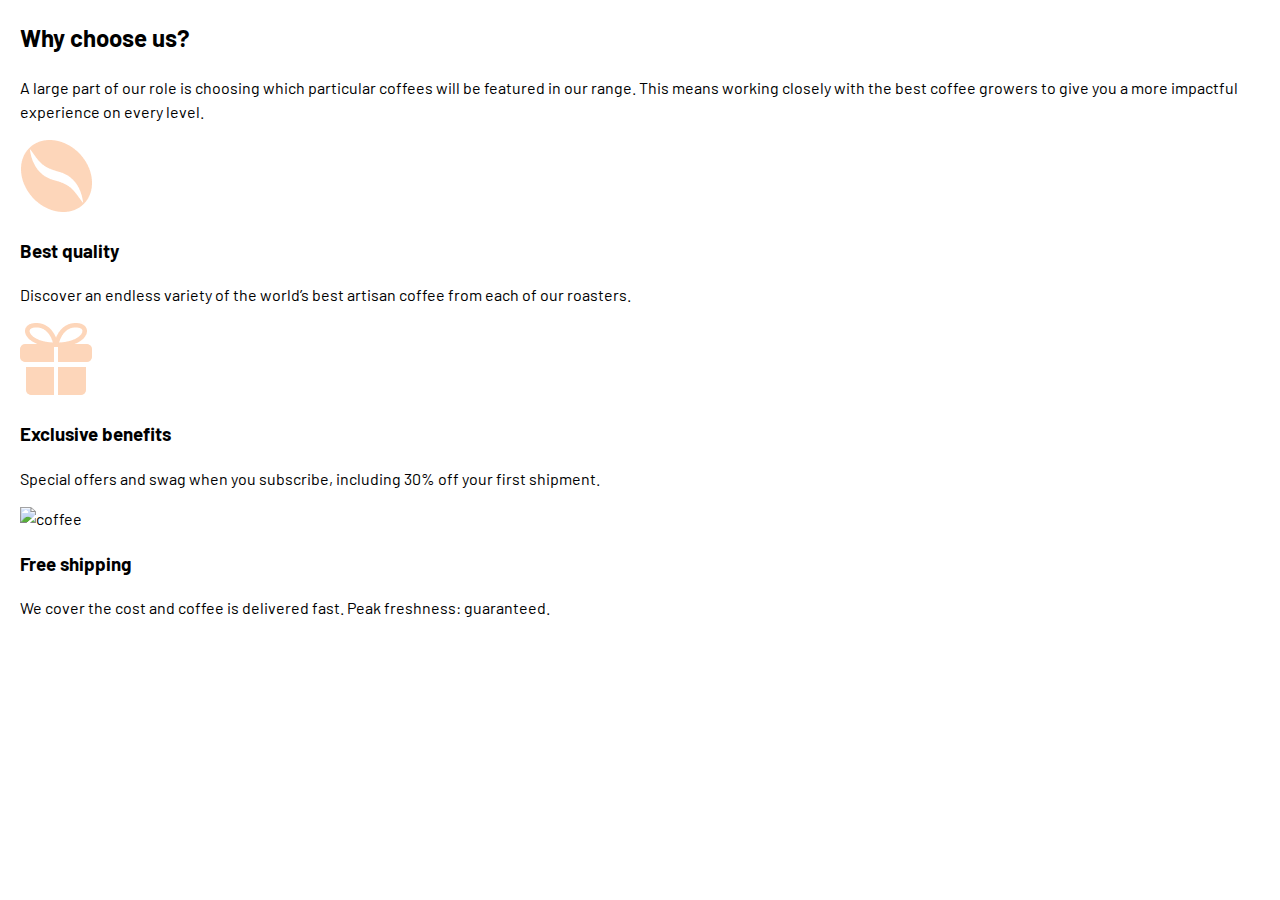
==== commit c7e3a3d5: "Responsive 'collection'" ====
--- a/index.html
+++ b/index.html
@@ -16,7 +16,7 @@
 
 <body>
 	<!-- header -->
-	<header class="header">
+	<!-- <header class="header">
 		<div class="container">
 			<a class="header__link" href="./index.html">
 				<img class="header__link__image" src="img/logo.svg" alt="Logo" />
@@ -60,78 +60,96 @@
 	</main>
 
 
-	<!-- <div class="collection">
-            
-                
-            <div class="container">
-                <h1 class="collection__heading">our collection<h1/>
-                <div class="collection__inner">
-                    <div class="collection__block">
-                        <img src="img/2x/expresso.png" srcset="img/2x/expresso.png 1x, img/2x/expresso@2x.png 2x" alt="Gran Espresso" class="collection__img">
+	<div class="collection">
+
+
+		<div class="container">
+			<span class="collection__heading__span"><h1 class="collection__heading">our collection
+				<h1 /></span>
+				<div class="collection__inner">
+					<div class="collection__block">
+						<img src="img/2x/expresso.png" srcset="img/2x/expresso.png 1x, img/2x/expresso@2x.png 2x"
+							alt="Gran Espresso" class="collection__img">
 						<div class="collection__text">
 							<h3 class="collection__title">Gran Espresso</h3>
-							<p class="collection__p">Light and flavorful blend with cocoa and black pepper for an intense experience.</p>
-						</div>
-                    </div>
-                    <div class="collection__block">
-                        <img src="img/2x/kopi2.png" srcset="img/2x/kopi2.png 1x, img/2x/kopi2@2x.png 2x" alt="Planalto" class="collection__img">
+							<p class="collection__p">Light and flavorful blend with cocoa and black pepper for an
+								intense experience.</p>
+						</div>
+					</div>
+					<div class="collection__block">
+						<img src="img/2x/kopi2.png" srcset="img/2x/kopi2.png 1x, img/2x/kopi2@2x.png 2x" alt="Planalto"
+							class="collection__img">
 						<div class="collection__text">
 							<h3 class="collection__title">Planalto</h3>
-							<p class="collection__p">Brazilian dark roast with rich and velvety body, and hints of fruits and nuts.</p>
-						</div>
-                    </div>
-                    <div class="collection__block">
-                        <img src="img/2x/kopi3.png" srcset="img/2x/kopi3.png 1x, img/2x/kopi3@2x.png 2x" alt="Piccollo" class="collection__img">
+							<p class="collection__p">Brazilian dark roast with rich and velvety body, and hints of
+								fruits and nuts.</p>
+						</div>
+					</div>
+					<div class="collection__block">
+						<img src="img/2x/kopi3.png" srcset="img/2x/kopi3.png 1x, img/2x/kopi3@2x.png 2x" alt="Piccollo"
+							class="collection__img">
 						<div class="collection__text">
 							<h3 class="collection__title">Piccollo</h3>
-							<p class="collection__p">Mild and smooth blend featuring notes of toasted almond and dried cherry.</p>
-						</div>
-                    </div>
-                    <div class="collection__block">
-                        <img src="img/2x/expresso.png" srcset="img/2x/expresso.png 1x, img/2x/expresso@2x.png 2x" alt="Danche" class="collection__img">
+							<p class="collection__p">Mild and smooth blend featuring notes of toasted almond and dried
+								cherry.</p>
+						</div>
+					</div>
+					<div class="collection__block">
+						<img src="img/2x/expresso.png" srcset="img/2x/expresso.png 1x, img/2x/expresso@2x.png 2x"
+							alt="Danche" class="collection__img">
 						<div class="collection__text">
 							<h3 class="collection__title">Danche</h3>
-							<p class="collection__p">Ethiopian hand-harvested blend densely packed with vibrant fruit notes.</p>
-						</div>
-                    </div>
-                </div>
-            </div>
-        </div>
-
-		
-		<div class="why">
-			<div class="container">
-				<div class="why__inner">
-					<h2 class="why__title">Why choose us?</h2>
-					<p class="why__p">A large part of our role is choosing which particular coffees will be featured in our range. This means working closely with the best coffee growers to give you a more impactful experience on every level.</p>
-					<div class="why__blocks">
-						<div class="why__block">
-							<img src="img/2x/coffee-bean.png" srcset="img/2x/coffee-bean.png 1x, img/2x/coffee-bean@2x.png 2x" alt="coffee" class="block__icon">
-							<div class="why__text">
-								<h3 class="block__title">Best quality</h3>
-								<p class="block__p">Discover an endless variety of the world’s best artisan coffee from each of our roasters.</p>
-							</div>
-						</div>
-						<div class="why__block">
-							<img src="img/2x/surprise.png" srcset="img/2x/surprise.png 1x, img/2x/surprise@2x.png 2x" alt="coffee" class="block__icon">
-							<div class="why__text">
-								<h3 class="block__title">Exclusive benefits</h3>
-								<p class="block__p">Special offers and swag when you subscribe, including 30% off your first shipment.</p>
-							</div>
-						</div>
-						<div class="why__block">
-							<img src="img/2x/truck.png" srcset="img/2x/truck@.png 1x, img/2x/truck@2x.png 2x" alt="coffee" class="block__icon special">
-							<div class="why__text">
-								<h3 class="block__title">Free shipping</h3>
-								<p class="block__p">We cover the cost and coffee is delivered fast. Peak freshness: guaranteed.</p>
-							</div>
-						</div>
-					</div>
-				</div>
-			</div>
+							<p class="collection__p">Ethiopian hand-harvested blend densely packed with vibrant fruit
+								notes.</p>
+						</div>
+					</div>
+				</div>
 		</div>
-
-		<div class="h-i-w">
+	</div> -->
+
+
+	<div class="why">
+		<div class="container">
+			<div class="why__inner">
+				<h2 class="why__title">Why choose us?</h2>
+				<p class="why__p">A large part of our role is choosing which particular coffees will be featured in our
+					range. This means working closely with the best coffee growers to give you a more impactful
+					experience on every level.</p>
+				<div class="why__blocks">
+					<div class="why__block">
+						<img src="img/2x/coffee-bean.png"
+							srcset="img/2x/coffee-bean.png 1x, img/2x/coffee-bean@2x.png 2x" alt="coffee"
+							class="block__icon">
+						<div class="why__text">
+							<h3 class="block__title">Best quality</h3>
+							<p class="block__p">Discover an endless variety of the world’s best artisan coffee from each
+								of our roasters.</p>
+						</div>
+					</div>
+					<div class="why__block">
+						<img src="img/2x/surprise.png" srcset="img/2x/surprise.png 1x, img/2x/surprise@2x.png 2x"
+							alt="coffee" class="block__icon">
+						<div class="why__text">
+							<h3 class="block__title">Exclusive benefits</h3>
+							<p class="block__p">Special offers and swag when you subscribe, including 30% off your first
+								shipment.</p>
+						</div>
+					</div>
+					<div class="why__block">
+						<img src="img/2x/truck.png" srcset="img/2x/truck@.png 1x, img/2x/truck@2x.png 2x" alt="coffee"
+							class="block__icon special">
+						<div class="why__text">
+							<h3 class="block__title">Free shipping</h3>
+							<p class="block__p">We cover the cost and coffee is delivered fast. Peak freshness:
+								guaranteed.</p>
+						</div>
+					</div>
+				</div>
+			</div>
+		</div>
+	</div>
+
+	<!-- <div class="h-i-w">
 			<div class="container">
 				<h2 class="h-i-w__title">How it works</h2>
 				<div class="h-i-w__inner">
@@ -184,7 +202,7 @@
 		</div> -->
 
 
-	<footer class="footer">
+	<!-- <footer class="footer">
 			<div class="container">
 				<div class="footer__inner">
 					<a class="logo-link" href="./index.html">
@@ -232,7 +250,7 @@
 					</ul>
 				</div>
 			</div>
-		</footer>
+		</footer> -->
 </body>
 
 </html>--- a/css/main.min.css
+++ b/css/main.min.css
@@ -1,2 +1,2 @@
-html{height:100%;-webkit-box-sizing:border-box;box-sizing:border-box;max-width:100%}*,*::before,*::after{-webkit-box-sizing:inherit;box-sizing:inherit;scroll-behavior:smooth}.visually-hidden{position:absolute;width:1px;height:1px;margin:-1px;border:0;padding:0;clip:rect(0 0 0 0);overflow:hidden}body{height:100%;display:-webkit-box;display:-ms-flexbox;display:flex;-webkit-box-orient:vertical;-webkit-box-direction:normal;-ms-flex-direction:column;flex-direction:column;font-family:'Barlow', sans-serif;font-weight:400;font-size:16px;line-height:1.5;margin:0;padding:0}main{-webkit-box-flex:1;-ms-flex-positive:1;flex-grow:1}.container{max-width:1320px;width:100%;padding:0 20px;margin:0 auto}/*! normalize.css v8.0.1 | MIT License | github.com/necolas/normalize.css */html{line-height:1.15;-webkit-text-size-adjust:100%}body{margin:0}main{display:block}h1{font-size:2em;margin:0.67em 0}hr{-webkit-box-sizing:content-box;box-sizing:content-box;height:0;overflow:visible}pre{font-family:monospace, monospace;font-size:1em}a{background-color:transparent}abbr[title]{border-bottom:none;text-decoration:underline;-webkit-text-decoration:underline dotted;text-decoration:underline dotted}b,strong{font-weight:bolder}code,kbd,samp{font-family:monospace, monospace;font-size:1em}small{font-size:80%}sub,sup{font-size:75%;line-height:0;position:relative;vertical-align:baseline}sub{bottom:-0.25em}sup{top:-0.5em}img{border-style:none}button,input,optgroup,select,textarea{font-family:inherit;font-size:100%;line-height:1.15;margin:0}button,input{overflow:visible}button,select{text-transform:none}button,[type="button"],[type="reset"],[type="submit"]{-webkit-appearance:button}button::-moz-focus-inner,[type="button"]::-moz-focus-inner,[type="reset"]::-moz-focus-inner,[type="submit"]::-moz-focus-inner{border-style:none;padding:0}button:-moz-focusring,[type="button"]:-moz-focusring,[type="reset"]:-moz-focusring,[type="submit"]:-moz-focusring{outline:1px dotted ButtonText}fieldset{padding:0.35em 0.75em 0.625em}legend{-webkit-box-sizing:border-box;box-sizing:border-box;color:inherit;display:table;max-width:100%;padding:0;white-space:normal}progress{vertical-align:baseline}textarea{overflow:auto}[type="checkbox"],[type="radio"]{-webkit-box-sizing:border-box;box-sizing:border-box;padding:0}[type="number"]::-webkit-inner-spin-button,[type="number"]::-webkit-outer-spin-button{height:auto}[type="search"]{-webkit-appearance:textfield;outline-offset:-2px}[type="search"]::-webkit-search-decoration{-webkit-appearance:none}::-webkit-file-upload-button{-webkit-appearance:button;font:inherit}details{display:block}summary{display:list-item}template{display:none}[hidden]{display:none}@font-face{font-family:'Barlow';font-style:normal;font-weight:400;src:url("../fonts/barlow-v5-latin-ext_latin-regular.eot");src:local(""),url("../fonts/barlow-v5-latin-ext_latin-regular.eot?#iefix") format("embedded-opentype"),url("../fonts/barlow-v5-latin-ext_latin-regular.woff2") format("woff2"),url("../fonts/barlow-v5-latin-ext_latin-regular.woff") format("woff"),url("../fonts/barlow-v5-latin-ext_latin-regular.ttf") format("truetype"),url("../fonts/barlow-v5-latin-ext_latin-regular.svg#Barlow") format("svg")}@font-face{font-family:'Barlow';font-style:italic;font-weight:400;src:url("../fonts/barlow-v5-latin-ext_latin-italic.eot");src:local(""),url("../fonts/barlow-v5-latin-ext_latin-italic.eot?#iefix") format("embedded-opentype"),url("../fonts/barlow-v5-latin-ext_latin-italic.woff2") format("woff2"),url("../fonts/barlow-v5-latin-ext_latin-italic.woff") format("woff"),url("../fonts/barlow-v5-latin-ext_latin-italic.ttf") format("truetype"),url("../fonts/barlow-v5-latin-ext_latin-italic.svg#Barlow") format("svg")}@font-face{font-family:'Barlow';font-style:normal;font-weight:700;src:url("../fonts/barlow-v5-latin-ext_latin-700.eot");src:local(""),url("../fonts/barlow-v5-latin-ext_latin-700.eot?#iefix") format("embedded-opentype"),url("../fonts/barlow-v5-latin-ext_latin-700.woff2") format("woff2"),url("../fonts/barlow-v5-latin-ext_latin-700.woff") format("woff"),url("../fonts/barlow-v5-latin-ext_latin-700.ttf") format("truetype"),url("../fonts/barlow-v5-latin-ext_latin-700.svg#Barlow") format("svg")}@font-face{font-family:'Barlow';font-style:italic;font-weight:700;src:url("../fonts/barlow-v5-latin-ext_latin-700italic.eot");src:local(""),url("../fonts/barlow-v5-latin-ext_latin-700italic.eot?#iefix") format("embedded-opentype"),url("../fonts/barlow-v5-latin-ext_latin-700italic.woff2") format("woff2"),url("../fonts/barlow-v5-latin-ext_latin-700italic.woff") format("woff"),url("../fonts/barlow-v5-latin-ext_latin-700italic.ttf") format("truetype"),url("../fonts/barlow-v5-latin-ext_latin-700italic.svg#Barlow") format("svg")}@font-face{font-family:'Fraunces';font-style:normal;font-weight:400;src:url("../fonts/fraunces-v10-latin-ext_latin-regular.eot");src:local(""),url("../fonts/fraunces-v10-latin-ext_latin-regular.eot?#iefix") format("embedded-opentype"),url("../fonts/fraunces-v10-latin-ext_latin-regular.woff2") format("woff2"),url("../fonts/fraunces-v10-latin-ext_latin-regular.woff") format("woff"),url("../fonts/fraunces-v10-latin-ext_latin-regular.ttf") format("truetype"),url("../fonts/fraunces-v10-latin-ext_latin-regular.svg#Fraunces") format("svg")}@font-face{font-family:'Fraunces';font-style:normal;font-weight:900;src:url("../fonts/fraunces-v10-latin-ext_latin-900.eot");src:local(""),url("../fonts/fraunces-v10-latin-ext_latin-900.eot?#iefix") format("embedded-opentype"),url("../fonts/fraunces-v10-latin-ext_latin-900.woff2") format("woff2"),url("../fonts/fraunces-v10-latin-ext_latin-900.woff") format("woff"),url("../fonts/fraunces-v10-latin-ext_latin-900.ttf") format("truetype"),url("../fonts/fraunces-v10-latin-ext_latin-900.svg#Fraunces") format("svg")}@font-face{font-family:'Fraunces';font-style:italic;font-weight:400;src:url("../fonts/fraunces-v10-latin-ext_latin-italic.eot");src:local(""),url("../fonts/fraunces-v10-latin-ext_latin-italic.eot?#iefix") format("embedded-opentype"),url("../fonts/fraunces-v10-latin-ext_latin-italic.woff2") format("woff2"),url("../fonts/fraunces-v10-latin-ext_latin-italic.woff") format("woff"),url("../fonts/fraunces-v10-latin-ext_latin-italic.ttf") format("truetype"),url("../fonts/fraunces-v10-latin-ext_latin-italic.svg#Fraunces") format("svg")}@font-face{font-family:'Fraunces';font-style:italic;font-weight:900;src:url("../fonts/fraunces-v10-latin-ext_latin-900italic.eot");src:local(""),url("../fonts/fraunces-v10-latin-ext_latin-900italic.eot?#iefix") format("embedded-opentype"),url("../fonts/fraunces-v10-latin-ext_latin-900italic.woff2") format("woff2"),url("../fonts/fraunces-v10-latin-ext_latin-900italic.woff") format("woff"),url("../fonts/fraunces-v10-latin-ext_latin-900italic.ttf") format("truetype"),url("../fonts/fraunces-v10-latin-ext_latin-900italic.svg#Fraunces") format("svg")}.main .hero .container .hero__inner{width:100%;height:600px;background-image:url(../img/2x/first-page.png);padding:115px 65px;background-image:url("../img/2x/first-page.png");background-repeat:no-repeat;margin-bottom:136px;background-size:1280px 600px;max-width:1280px}@media only screen and (-webkit-min-device-pixel-ratio: 2), only screen and (min--moz-device-pixel-ratio: 2), only screen and (min-device-pixel-ratio: 2), only screen and (min-resolution: 192dpi), only screen and (min-resolution: 2dppx){.main .hero .container .hero__inner .hero__inner{background-image:url("../img/2x/first-page@2x.png");background-size:1280px 600px}}.main .hero .container .hero__inner .hero__heading{margin:0;padding:0;max-width:493px;width:100%;font-family:'Fraunces', serif;font-style:normal;font-weight:900;font-size:72px;line-height:72px;color:#FEFCF7;margin-bottom:32px}.main .hero .container .hero__inner .hero__description{margin:0;padding:0;max-width:445px;width:100%;font-family:'Barlow', sans-serif;font-style:normal;font-weight:normal;font-size:16px;line-height:26px;color:#FEFCF7;mix-blend-mode:normal;opacity:0.8;margin-bottom:56px}@media only screen and (max-width: 1028px){.main .hero .container .hero__inner{padding:104px 58px;background-position:30% 0}}@media only screen and (max-width: 768px){.main .hero .container .hero__inner{background-image:url(../img/2x/first-page-tablet.png);max-width:689px;width:100%;background-size:689px 500px;margin:0 auto;margin-bottom:136px;background-position:top right}.main .hero .container .hero__inner .hero__heading{font-family:'Fraunces', serif;font-style:normal;font-weight:900;font-size:48px;line-height:48px;color:#FEFCF7;max-width:329px}.main .hero .container .hero__inner .hero__description{font-family:'Barlow', sans-serif;font-style:normal;font-weight:normal;font-size:15px;line-height:25px;color:#FEFCF7;mix-blend-mode:normal;opacity:0.8;max-width:398px}}@media only screen and (max-width: 768px) and (-webkit-min-device-pixel-ratio: 2), only screen and (max-width: 768px) and (min--moz-device-pixel-ratio: 2), only screen and (max-width: 768px) and (min-device-pixel-ratio: 2), only screen and (max-width: 768px) and (min-resolution: 192dpi), only screen and (max-width: 768px) and (min-resolution: 2dppx){.main .hero .container .hero__inner{background-image:url("../img/2x/first-page-tablet@2x.png");background-size:relative;background-size:689px 500px;background-position:top right;width:100%}}@media only screen and (max-width: 534px){.main .hero .container .hero__inner{padding:100px 24px;-webkit-box-align:center;-ms-flex-align:center;align-items:center;text-align:center}.main .hero .container .hero__inner .hero__heading{margin-right:0;margin:0 auto;margin-bottom:24px;max-width:279px;width:100%;font-family:'Fraunces', serif;font-style:normal;font-weight:900;font-size:40px;line-height:40px;text-align:center;color:#FEFCF7}.main .hero .container .hero__inner .hero__description{margin:0;margin:0 auto;margin-bottom:39px;font-family:'Barlow', sans-serif;font-style:normal;font-weight:normal;font-size:15px;line-height:25px;text-align:center;color:#FEFCF7;mix-blend-mode:normal;opacity:0.8}}@media only screen and (max-width: 375px){.main .hero .container .hero__inner{background-image:url(../img/2x/first-page-mobilem.png);background-size:327px 500px;background-position:center;border-radius:10px;background-position:top}}@media only screen and (max-width: 375px) and (-webkit-min-device-pixel-ratio: 2), only screen and (max-width: 375px) and (min--moz-device-pixel-ratio: 2), only screen and (max-width: 375px) and (min-device-pixel-ratio: 2), only screen and (max-width: 375px) and (min-resolution: 192dpi), only screen and (max-width: 375px) and (min-resolution: 2dppx){.main .hero .container .hero__inner{background-image:url("../img/2x/first-page-mobilem@2x.png");background-size:327px 500px;width:100%}}@media only screen and (max-width: 336px){.main .hero .container .hero__inner .hero__heading{font-size:32px}}.nav .nav__list{display:-webkit-box;display:-ms-flexbox;display:flex;margin:0;padding:0;-webkit-box-align:center;-ms-flex-align:center;align-items:center;list-style-type:none}.nav .nav__list .nav__item .nav__link{font-family:'Barlow', sans-serif;font-style:normal;font-weight:bold;font-size:12px;line-height:15px;letter-spacing:0.923077px;text-transform:uppercase;color:#83888F;text-decoration:none;-webkit-transition:color 0.6s ease;transition:color 0.6s ease}.nav .nav__list .nav__item .nav__link--active{color:#333D4B}.nav .nav__list .nav__item .nav__link:hover{color:#333D4B;-webkit-transition:color 0.6s ease;transition:color 0.6s ease}.nav .nav__list .nav__item+.nav__item{margin-left:33px}.header{color:#83888F;background-color:none}.header .container{display:-webkit-box;display:-ms-flexbox;display:flex;-webkit-box-align:center;-ms-flex-align:center;align-items:center;-webkit-box-pack:justify;-ms-flex-pack:justify;justify-content:space-between;padding:43.5px 20px}.header .container .header__menu-button{color:#333D4B;font-size:30px;font-weight:bold;background-color:transparent;border:none;cursor:pointer;display:none}.header .container .nav .nav__list{display:-webkit-box;display:-ms-flexbox;display:flex;-webkit-box-align:center;-ms-flex-align:center;align-items:center;margin:0;padding:0;list-style-type:none}.header .container .nav .nav__list .nav__item .nav__link{color:#83888F}.header .container .nav .nav__list .nav__item+.nav__item{margin-left:33px}.header--active .nav .nav__list .nav__item .nav__link{font-family:'Fraunces', serif;font-style:normal;font-weight:900;font-size:24px;line-height:32px;text-align:center;color:#333D4B}@media only screen and (max-width: 602px){.header .container .header__link__image{max-width:163px;width:100%}.header .container .header__menu-button{display:block;z-index:101}.header .container .header__menu-button span:nth-child(2){display:none}.header .container .nav{display:none}.header--active .container .header__menu-button span:nth-child(1){display:none}.header--active .container .header__menu-button span:nth-child(2){display:block}.header--active .container .nav{margin-top:80px;position:absolute;top:0;right:0;bottom:0;left:0;z-index:100;width:100%;height:100%;background:-webkit-gradient(linear, left top, left bottom, color-stop(50%, white), color-stop(99.94%, transparent));background:linear-gradient(180deg, white 50%, transparent 99.94%);display:block}.header--active .container .nav__list{display:-webkit-box;display:-ms-flexbox;display:flex;-webkit-box-orient:vertical;-webkit-box-direction:normal;-ms-flex-direction:column;flex-direction:column;margin-top:50px}.header--active .container .nav__list .nav__item{margin-left:0}.header--active .container .nav__list .nav__item+.nav__item{margin-left:0;margin-top:30px}}.button{display:inline-block;width:217px;padding:15px;font-weight:900;font-family:"Fraunces", serif;font-size:18px;line-height:25px;text-align:center;color:#fefcf7;text-decoration:none;white-space:nowrap;overflow:hidden;text-overflow:ellipsis;background-color:#0e8784;border:none;border-radius:6px;cursor:pointer;-webkit-transition:background-color 0.2s ease;transition:background-color 0.2s ease}.button:hover{background-color:#66d2cf}.button:disabled{background-color:#e2dedb}.footer{margin-bottom:135px;width:100%}.footer .container .footer__inner{display:-webkit-box;display:-ms-flexbox;display:flex;-webkit-box-align:center;-ms-flex-align:center;align-items:center;background-color:#2C343E;padding:27px 85px;-webkit-column-gap:auto;column-gap:auto}.footer .container .footer__inner .nav{margin-left:103px}.footer .container .footer__inner .nav .nav__list .nav__item .nav__link--active{color:#FEFCF7}.footer .container .footer__inner .nav .nav__list .nav__item .nav__link:hover{color:#FEFCF7}.footer .container .footer__inner .socials{display:-webkit-box;display:-ms-flexbox;display:flex;list-style-type:none;margin-left:auto}.footer .container .footer__inner .socials .socials__item .socials__link path{-webkit-transition:fill 0.3s ease;transition:fill 0.3s ease}.footer .container .footer__inner .socials .socials__item .socials__link:hover path{fill:#FDD6BA;-webkit-transition:fill 0.3s ease;transition:fill 0.3s ease}.footer .container .footer__inner .socials .socials__item+.socials__item{margin-left:24px}@media only screen and (max-width: 1020px){.footer .container .footer__inner{-webkit-box-align:center;-ms-flex-align:center;align-items:center;-webkit-box-orient:vertical;-webkit-box-direction:normal;-ms-flex-direction:column;flex-direction:column;padding:54px auto}.footer .container .footer__inner .logo-link{margin-bottom:32px}.footer .container .footer__inner .nav{margin-left:0;margin-bottom:65px}.footer .container .footer__inner .socials{padding-left:0;-webkit-box-align:center;-ms-flex-align:center;align-items:center;margin:0;margin-left:0}.footer .container .footer__inner .socials .socials__item+.socials__item{margin-left:24}}@media only screen and (max-width: 604px){.footer .container .footer__inner{padding:54px 0}.footer .container .footer__inner .logo-link{margin-bottom:48.5px}.footer .container .footer__inner .logo-link .logo-link__image{max-width:218px;width:100%}.footer .container .footer__inner .nav .nav__list{-webkit-box-orient:vertical;-webkit-box-direction:normal;-ms-flex-direction:column;flex-direction:column}.footer .container .footer__inner .nav .nav__list .nav__item{margin-left:0;margin-bottom:24px}}
+html{height:100%;-webkit-box-sizing:border-box;box-sizing:border-box;max-width:100%}*,*::before,*::after{-webkit-box-sizing:inherit;box-sizing:inherit;scroll-behavior:smooth}.visually-hidden{position:absolute;width:1px;height:1px;margin:-1px;border:0;padding:0;clip:rect(0 0 0 0);overflow:hidden}body{height:100%;display:-webkit-box;display:-ms-flexbox;display:flex;-webkit-box-orient:vertical;-webkit-box-direction:normal;-ms-flex-direction:column;flex-direction:column;font-family:'Barlow', sans-serif;font-weight:400;font-size:16px;line-height:1.5;margin:0;padding:0}main{-webkit-box-flex:1;-ms-flex-positive:1;flex-grow:1}.container{max-width:1320px;width:100%;padding:0 20px;margin:0 auto}/*! normalize.css v8.0.1 | MIT License | github.com/necolas/normalize.css */html{line-height:1.15;-webkit-text-size-adjust:100%}body{margin:0}main{display:block}h1{font-size:2em;margin:0.67em 0}hr{-webkit-box-sizing:content-box;box-sizing:content-box;height:0;overflow:visible}pre{font-family:monospace, monospace;font-size:1em}a{background-color:transparent}abbr[title]{border-bottom:none;text-decoration:underline;-webkit-text-decoration:underline dotted;text-decoration:underline dotted}b,strong{font-weight:bolder}code,kbd,samp{font-family:monospace, monospace;font-size:1em}small{font-size:80%}sub,sup{font-size:75%;line-height:0;position:relative;vertical-align:baseline}sub{bottom:-0.25em}sup{top:-0.5em}img{border-style:none}button,input,optgroup,select,textarea{font-family:inherit;font-size:100%;line-height:1.15;margin:0}button,input{overflow:visible}button,select{text-transform:none}button,[type="button"],[type="reset"],[type="submit"]{-webkit-appearance:button}button::-moz-focus-inner,[type="button"]::-moz-focus-inner,[type="reset"]::-moz-focus-inner,[type="submit"]::-moz-focus-inner{border-style:none;padding:0}button:-moz-focusring,[type="button"]:-moz-focusring,[type="reset"]:-moz-focusring,[type="submit"]:-moz-focusring{outline:1px dotted ButtonText}fieldset{padding:0.35em 0.75em 0.625em}legend{-webkit-box-sizing:border-box;box-sizing:border-box;color:inherit;display:table;max-width:100%;padding:0;white-space:normal}progress{vertical-align:baseline}textarea{overflow:auto}[type="checkbox"],[type="radio"]{-webkit-box-sizing:border-box;box-sizing:border-box;padding:0}[type="number"]::-webkit-inner-spin-button,[type="number"]::-webkit-outer-spin-button{height:auto}[type="search"]{-webkit-appearance:textfield;outline-offset:-2px}[type="search"]::-webkit-search-decoration{-webkit-appearance:none}::-webkit-file-upload-button{-webkit-appearance:button;font:inherit}details{display:block}summary{display:list-item}template{display:none}[hidden]{display:none}@font-face{font-family:'Barlow';font-style:normal;font-weight:400;src:url("../fonts/barlow-v5-latin-ext_latin-regular.eot");src:local(""),url("../fonts/barlow-v5-latin-ext_latin-regular.eot?#iefix") format("embedded-opentype"),url("../fonts/barlow-v5-latin-ext_latin-regular.woff2") format("woff2"),url("../fonts/barlow-v5-latin-ext_latin-regular.woff") format("woff"),url("../fonts/barlow-v5-latin-ext_latin-regular.ttf") format("truetype"),url("../fonts/barlow-v5-latin-ext_latin-regular.svg#Barlow") format("svg")}@font-face{font-family:'Barlow';font-style:italic;font-weight:400;src:url("../fonts/barlow-v5-latin-ext_latin-italic.eot");src:local(""),url("../fonts/barlow-v5-latin-ext_latin-italic.eot?#iefix") format("embedded-opentype"),url("../fonts/barlow-v5-latin-ext_latin-italic.woff2") format("woff2"),url("../fonts/barlow-v5-latin-ext_latin-italic.woff") format("woff"),url("../fonts/barlow-v5-latin-ext_latin-italic.ttf") format("truetype"),url("../fonts/barlow-v5-latin-ext_latin-italic.svg#Barlow") format("svg")}@font-face{font-family:'Barlow';font-style:normal;font-weight:700;src:url("../fonts/barlow-v5-latin-ext_latin-700.eot");src:local(""),url("../fonts/barlow-v5-latin-ext_latin-700.eot?#iefix") format("embedded-opentype"),url("../fonts/barlow-v5-latin-ext_latin-700.woff2") format("woff2"),url("../fonts/barlow-v5-latin-ext_latin-700.woff") format("woff"),url("../fonts/barlow-v5-latin-ext_latin-700.ttf") format("truetype"),url("../fonts/barlow-v5-latin-ext_latin-700.svg#Barlow") format("svg")}@font-face{font-family:'Barlow';font-style:italic;font-weight:700;src:url("../fonts/barlow-v5-latin-ext_latin-700italic.eot");src:local(""),url("../fonts/barlow-v5-latin-ext_latin-700italic.eot?#iefix") format("embedded-opentype"),url("../fonts/barlow-v5-latin-ext_latin-700italic.woff2") format("woff2"),url("../fonts/barlow-v5-latin-ext_latin-700italic.woff") format("woff"),url("../fonts/barlow-v5-latin-ext_latin-700italic.ttf") format("truetype"),url("../fonts/barlow-v5-latin-ext_latin-700italic.svg#Barlow") format("svg")}@font-face{font-family:'Fraunces';font-style:normal;font-weight:400;src:url("../fonts/fraunces-v10-latin-ext_latin-regular.eot");src:local(""),url("../fonts/fraunces-v10-latin-ext_latin-regular.eot?#iefix") format("embedded-opentype"),url("../fonts/fraunces-v10-latin-ext_latin-regular.woff2") format("woff2"),url("../fonts/fraunces-v10-latin-ext_latin-regular.woff") format("woff"),url("../fonts/fraunces-v10-latin-ext_latin-regular.ttf") format("truetype"),url("../fonts/fraunces-v10-latin-ext_latin-regular.svg#Fraunces") format("svg")}@font-face{font-family:'Fraunces';font-style:normal;font-weight:900;src:url("../fonts/fraunces-v10-latin-ext_latin-900.eot");src:local(""),url("../fonts/fraunces-v10-latin-ext_latin-900.eot?#iefix") format("embedded-opentype"),url("../fonts/fraunces-v10-latin-ext_latin-900.woff2") format("woff2"),url("../fonts/fraunces-v10-latin-ext_latin-900.woff") format("woff"),url("../fonts/fraunces-v10-latin-ext_latin-900.ttf") format("truetype"),url("../fonts/fraunces-v10-latin-ext_latin-900.svg#Fraunces") format("svg")}@font-face{font-family:'Fraunces';font-style:italic;font-weight:400;src:url("../fonts/fraunces-v10-latin-ext_latin-italic.eot");src:local(""),url("../fonts/fraunces-v10-latin-ext_latin-italic.eot?#iefix") format("embedded-opentype"),url("../fonts/fraunces-v10-latin-ext_latin-italic.woff2") format("woff2"),url("../fonts/fraunces-v10-latin-ext_latin-italic.woff") format("woff"),url("../fonts/fraunces-v10-latin-ext_latin-italic.ttf") format("truetype"),url("../fonts/fraunces-v10-latin-ext_latin-italic.svg#Fraunces") format("svg")}@font-face{font-family:'Fraunces';font-style:italic;font-weight:900;src:url("../fonts/fraunces-v10-latin-ext_latin-900italic.eot");src:local(""),url("../fonts/fraunces-v10-latin-ext_latin-900italic.eot?#iefix") format("embedded-opentype"),url("../fonts/fraunces-v10-latin-ext_latin-900italic.woff2") format("woff2"),url("../fonts/fraunces-v10-latin-ext_latin-900italic.woff") format("woff"),url("../fonts/fraunces-v10-latin-ext_latin-900italic.ttf") format("truetype"),url("../fonts/fraunces-v10-latin-ext_latin-900italic.svg#Fraunces") format("svg")}.main .hero .container .hero__inner{width:100%;height:600px;background-image:url(../img/2x/first-page.png);padding:115px 65px;background-image:url("../img/2x/first-page.png");background-repeat:no-repeat;margin-bottom:136px;background-size:1280px 600px;max-width:1280px}@media only screen and (-webkit-min-device-pixel-ratio: 2), only screen and (min--moz-device-pixel-ratio: 2), only screen and (min-device-pixel-ratio: 2), only screen and (min-resolution: 192dpi), only screen and (min-resolution: 2dppx){.main .hero .container .hero__inner .hero__inner{background-image:url("../img/2x/first-page@2x.png");background-size:1280px 600px}}.main .hero .container .hero__inner .hero__heading{margin:0;padding:0;max-width:493px;width:100%;font-family:'Fraunces', serif;font-style:normal;font-weight:900;font-size:72px;line-height:72px;color:#FEFCF7;margin-bottom:32px}.main .hero .container .hero__inner .hero__description{margin:0;padding:0;max-width:445px;width:100%;font-family:'Barlow', sans-serif;font-style:normal;font-weight:normal;font-size:16px;line-height:26px;color:#FEFCF7;mix-blend-mode:normal;opacity:0.8;margin-bottom:56px}@media only screen and (max-width: 1028px){.main .hero .container .hero__inner{padding:104px 58px;background-position:30% 0}}@media only screen and (max-width: 768px){.main .hero .container .hero__inner{background-image:url(../img/2x/first-page-tablet.png);max-width:689px;width:100%;background-size:689px 500px;margin:0 auto;margin-bottom:136px;background-position:top right}.main .hero .container .hero__inner .hero__heading{font-family:'Fraunces', serif;font-style:normal;font-weight:900;font-size:48px;line-height:48px;color:#FEFCF7;max-width:329px}.main .hero .container .hero__inner .hero__description{font-family:'Barlow', sans-serif;font-style:normal;font-weight:normal;font-size:15px;line-height:25px;color:#FEFCF7;mix-blend-mode:normal;opacity:0.8;max-width:398px}}@media only screen and (max-width: 768px) and (-webkit-min-device-pixel-ratio: 2), only screen and (max-width: 768px) and (min--moz-device-pixel-ratio: 2), only screen and (max-width: 768px) and (min-device-pixel-ratio: 2), only screen and (max-width: 768px) and (min-resolution: 192dpi), only screen and (max-width: 768px) and (min-resolution: 2dppx){.main .hero .container .hero__inner{background-image:url("../img/2x/first-page-tablet@2x.png");background-size:relative;background-size:689px 500px;background-position:top right;width:100%}}@media only screen and (max-width: 534px){.main .hero .container .hero__inner{padding:100px 24px;-webkit-box-align:center;-ms-flex-align:center;align-items:center;text-align:center}.main .hero .container .hero__inner .hero__heading{margin-right:0;margin:0 auto;margin-bottom:24px;max-width:279px;width:100%;font-family:'Fraunces', serif;font-style:normal;font-weight:900;font-size:40px;line-height:40px;text-align:center;color:#FEFCF7}.main .hero .container .hero__inner .hero__description{margin:0;margin:0 auto;margin-bottom:39px;font-family:'Barlow', sans-serif;font-style:normal;font-weight:normal;font-size:15px;line-height:25px;text-align:center;color:#FEFCF7;mix-blend-mode:normal;opacity:0.8}}@media only screen and (max-width: 375px){.main .hero .container .hero__inner{background-image:url(../img/2x/first-page-mobilem.png);background-size:327px 500px;background-position:center;border-radius:10px;background-position:top}}@media only screen and (max-width: 375px) and (-webkit-min-device-pixel-ratio: 2), only screen and (max-width: 375px) and (min--moz-device-pixel-ratio: 2), only screen and (max-width: 375px) and (min-device-pixel-ratio: 2), only screen and (max-width: 375px) and (min-resolution: 192dpi), only screen and (max-width: 375px) and (min-resolution: 2dppx){.main .hero .container .hero__inner{background-image:url("../img/2x/first-page-mobilem@2x.png");background-size:327px 500px;width:100%}}@media only screen and (max-width: 336px){.main .hero .container .hero__inner .hero__heading{font-size:32px}}.nav .nav__list{display:-webkit-box;display:-ms-flexbox;display:flex;margin:0;padding:0;-webkit-box-align:center;-ms-flex-align:center;align-items:center;list-style-type:none}.nav .nav__list .nav__item .nav__link{font-family:'Barlow', sans-serif;font-style:normal;font-weight:bold;font-size:12px;line-height:15px;letter-spacing:0.923077px;text-transform:uppercase;color:#83888F;text-decoration:none;-webkit-transition:color 0.6s ease;transition:color 0.6s ease}.nav .nav__list .nav__item+.nav__item{margin-left:33px}.header{color:#83888F;background-color:none}.header .container{display:-webkit-box;display:-ms-flexbox;display:flex;-webkit-box-align:center;-ms-flex-align:center;align-items:center;-webkit-box-pack:justify;-ms-flex-pack:justify;justify-content:space-between;padding:43.5px 20px}.header .container .header__menu-button{color:#333D4B;font-size:30px;font-weight:bold;background-color:transparent;border:none;cursor:pointer;display:none}.header .container .nav .nav__list{display:-webkit-box;display:-ms-flexbox;display:flex;-webkit-box-align:center;-ms-flex-align:center;align-items:center;margin:0;padding:0;list-style-type:none}.header .container .nav .nav__list .nav__item .nav__link{color:#83888F}.header .container .nav .nav__list .nav__item .nav__link--active{color:#333D4B}.header .container .nav .nav__list .nav__item .nav__link:hover{color:#333D4B;-webkit-transition:color 0.6s ease;transition:color 0.6s ease}.header .container .nav .nav__list .nav__item+.nav__item{margin-left:33px}.header--active .nav .nav__list .nav__item .nav__link{font-family:'Fraunces', serif;font-style:normal;font-weight:900;font-size:24px;line-height:32px;text-align:center;color:#333D4B}@media only screen and (max-width: 602px){.header .container .header__link__image{max-width:163px;width:100%}.header .container .header__menu-button{display:block;z-index:101}.header .container .header__menu-button span:nth-child(2){display:none}.header .container .nav{display:none}.header--active .container .header__menu-button span:nth-child(1){display:none}.header--active .container .header__menu-button span:nth-child(2){display:block}.header--active .container .nav{margin-top:80px;position:absolute;top:0;right:0;bottom:0;left:0;z-index:100;width:100%;height:100%;background:-webkit-gradient(linear, left top, left bottom, color-stop(50%, white), color-stop(99.94%, transparent));background:linear-gradient(180deg, white 50%, transparent 99.94%);display:block}.header--active .container .nav__list{display:-webkit-box;display:-ms-flexbox;display:flex;-webkit-box-orient:vertical;-webkit-box-direction:normal;-ms-flex-direction:column;flex-direction:column;margin-top:50px}.header--active .container .nav__list .nav__item{margin-left:0}.header--active .container .nav__list .nav__item+.nav__item{margin-left:0;margin-top:30px}}.button{display:inline-block;width:217px;padding:15px;font-weight:900;font-family:"Fraunces", serif;font-size:18px;line-height:25px;text-align:center;color:#fefcf7;text-decoration:none;white-space:nowrap;overflow:hidden;text-overflow:ellipsis;background-color:#0e8784;border:none;border-radius:6px;cursor:pointer;-webkit-transition:background-color 0.2s ease;transition:background-color 0.2s ease}.button:hover{background-color:#66d2cf}.button:disabled{background-color:#e2dedb}.footer{margin-bottom:135px;width:100%}.footer .container .footer__inner{display:-webkit-box;display:-ms-flexbox;display:flex;-webkit-box-align:center;-ms-flex-align:center;align-items:center;background-color:#2C343E;padding:27px 85px;-webkit-column-gap:auto;column-gap:auto}.footer .container .footer__inner .nav{margin-left:103px}.footer .container .footer__inner .nav .nav__list .nav__item .nav__link--active{color:#FEFCF7}.footer .container .footer__inner .nav .nav__list .nav__item .nav__link:hover{color:#FEFCF7}.footer .container .footer__inner .socials{display:-webkit-box;display:-ms-flexbox;display:flex;list-style-type:none;margin-left:auto}.footer .container .footer__inner .socials .socials__item .socials__link path{-webkit-transition:fill 0.3s ease;transition:fill 0.3s ease}.footer .container .footer__inner .socials .socials__item .socials__link:hover path{fill:#FDD6BA;-webkit-transition:fill 0.3s ease;transition:fill 0.3s ease}.footer .container .footer__inner .socials .socials__item+.socials__item{margin-left:24px}@media only screen and (max-width: 1020px){.footer .container .footer__inner{-webkit-box-align:center;-ms-flex-align:center;align-items:center;-webkit-box-orient:vertical;-webkit-box-direction:normal;-ms-flex-direction:column;flex-direction:column;padding:54px auto}.footer .container .footer__inner .logo-link{margin-bottom:32px}.footer .container .footer__inner .nav{margin-left:0;margin-bottom:65px}.footer .container .footer__inner .socials{padding-left:0;-webkit-box-align:center;-ms-flex-align:center;align-items:center;margin:0;margin-left:0}.footer .container .footer__inner .socials .socials__item+.socials__item{margin-left:24}}@media only screen and (max-width: 604px){.footer .container .footer__inner{padding:54px 0}.footer .container .footer__inner .logo-link{margin-bottom:48.5px}.footer .container .footer__inner .logo-link .logo-link__image{max-width:218px;width:100%}.footer .container .footer__inner .nav .nav__list{-webkit-box-orient:vertical;-webkit-box-direction:normal;-ms-flex-direction:column;flex-direction:column}.footer .container .footer__inner .nav .nav__list .nav__item{margin-left:0;margin-bottom:24px}}.collection .container{max-width:1151px;width:100%;position:relative}.collection .container .collection__heading__span .collection__heading{width:100%;display:block;opacity:0.5;font-family:'Fraunces', serif;font-style:normal;font-weight:900;font-size:150px;line-height:72px;text-align:center;color:#83888F;background-image:-webkit-gradient(linear, left top, left bottom, from(#83888f), to(transparent));background-image:linear-gradient(#83888f, transparent);color:transparent;-webkit-background-clip:text;background-clip:text}.collection .container .collection__inner{width:100%;display:-webkit-box;display:-ms-flexbox;display:flex;-webkit-column-gap:30px;column-gap:30px;-webkit-transform:translateY(-25%);transform:translateY(-25%)}.collection .container .collection__inner .collection__block{width:100%;-webkit-box-align:center;-ms-flex-align:center;align-items:center}.collection .container .collection__inner .collection__block .collection__img{-ms-flex-line-pack:center;align-content:center;margin-bottom:71.5px;width:255px;margin:0 auto}.collection .container .collection__inner .collection__block .collection__text .collection__title{font-family:'Fraunces', serif;font-style:normal;font-weight:900;font-size:24px;line-height:32px;text-align:center;color:#333D4B;margin-bottom:24px}.collection .container .collection__inner .collection__block .collection__text .collection__p{font-family:'Barlow', sans-serif;font-style:normal;font-weight:normal;font-size:16px;line-height:26px;text-align:center;color:#333D4B}@media only screen and (max-width: 1134px){.collection .container{-webkit-box-align:center;-ms-flex-align:center;align-items:center}.collection .container .collection__heading__span{-webkit-box-align:center;-ms-flex-align:center;align-items:center}.collection .container .collection__heading__span .collection__heading{font-size:96px;text-align:center}.collection .container .collection__inner{-webkit-column-gap:0;column-gap:0;-webkit-box-orient:vertical;-webkit-box-direction:normal;-ms-flex-direction:column;flex-direction:column;-webkit-transform:translateY(-10%);transform:translateY(-10%);padding:0 97px}.collection .container .collection__inner .collection__block{display:-webkit-box;display:-ms-flexbox;display:flex;-webkit-box-align:center;-ms-flex-align:center;align-items:center}.collection .container .collection__inner .collection__block .collection__img{margin:0}.collection .container .collection__inner .collection__block .collection__text{margin-left:36px}.collection .container .collection__inner .collection__block+.collection__block{margin-top:32px}}@media only screen and (max-width: 724px){.collection .container .collection__heading__span .collection__heading{font-size:40px}.collection .container .collection__inner{-webkit-transform:translateY(0%);transform:translateY(0%)}.collection .container .collection__inner .collection__block{display:-webkit-box;display:-ms-flexbox;display:flex;-webkit-box-orient:vertical;-webkit-box-direction:normal;-ms-flex-direction:column;flex-direction:column}.collection .container .collection__inner .collection__block .collection__img{max-width:200px;width:100%}.collection .container .collection__inner .collection__block .collection__text{margin-left:0}}@media only screen and (max-width: 436px){.collection .container .collection__inner{padding:0 27px}}
 /*# sourceMappingURL=main.min.css.map */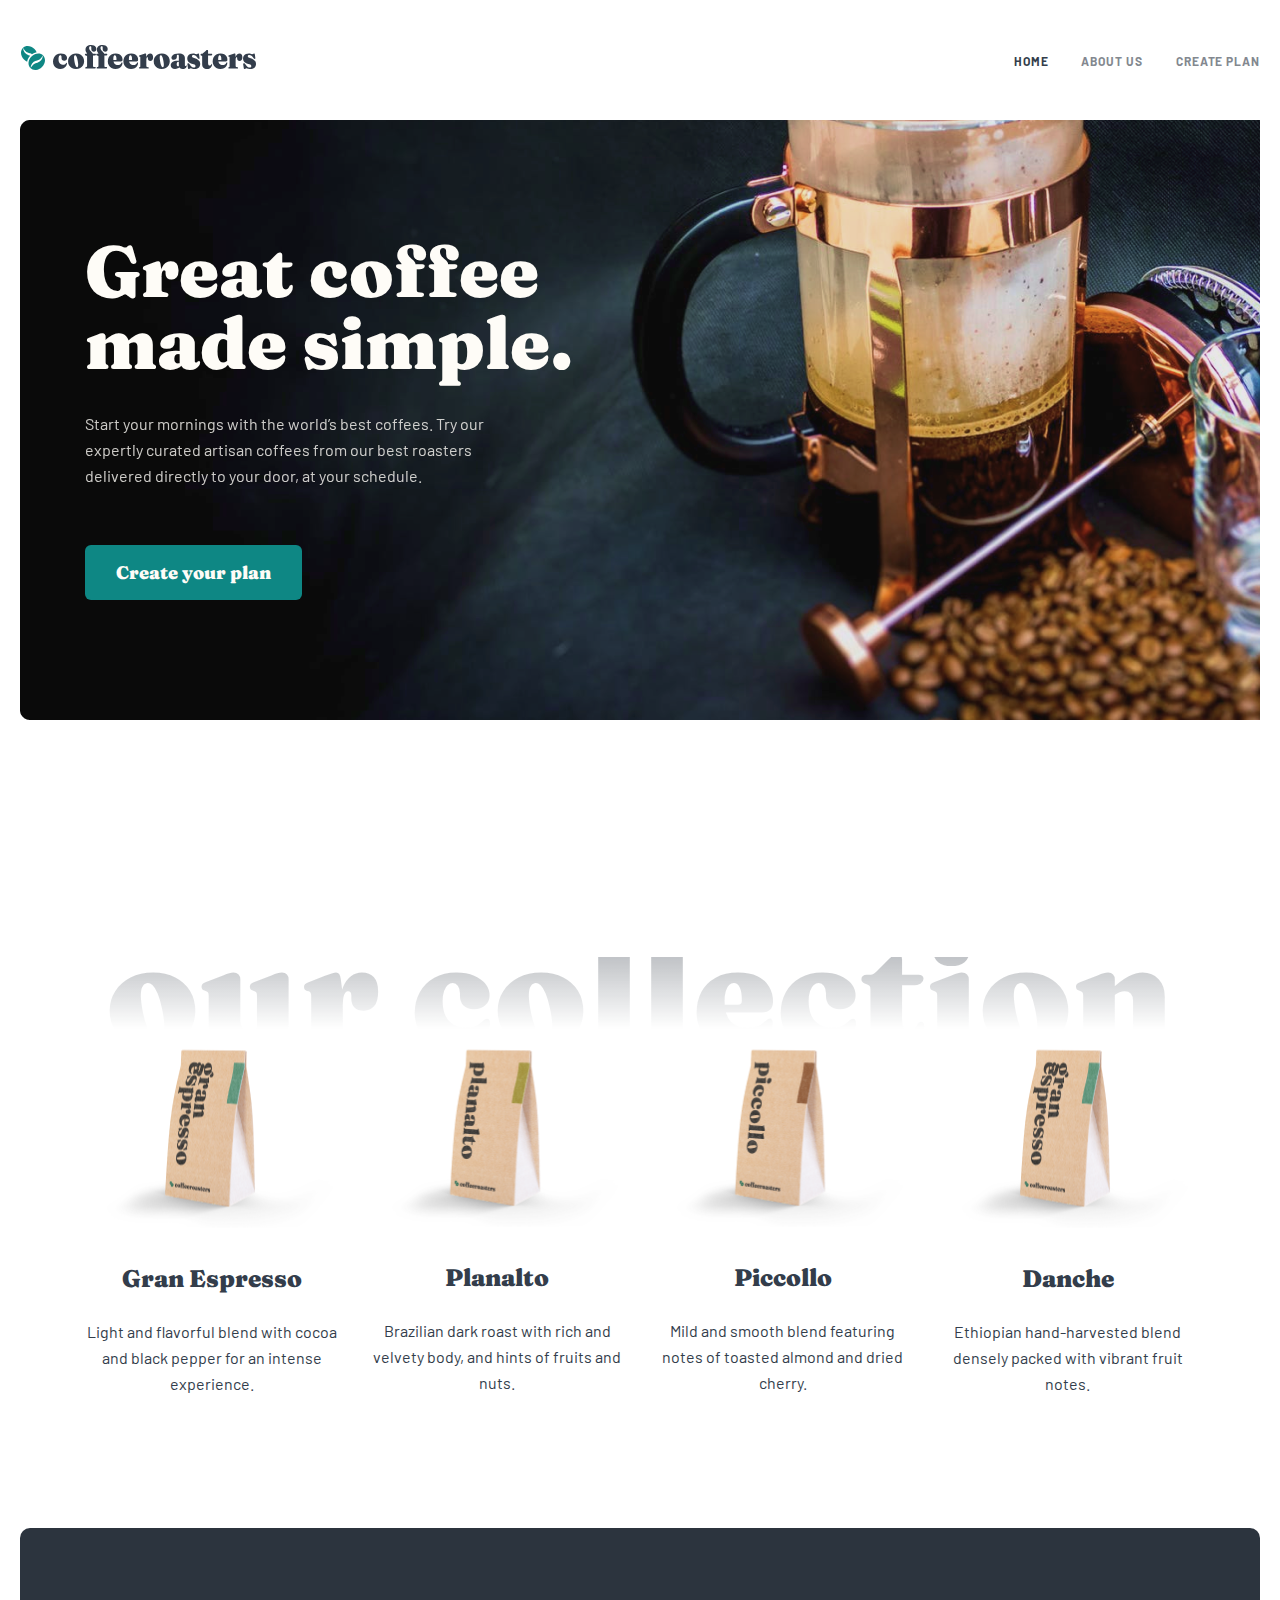
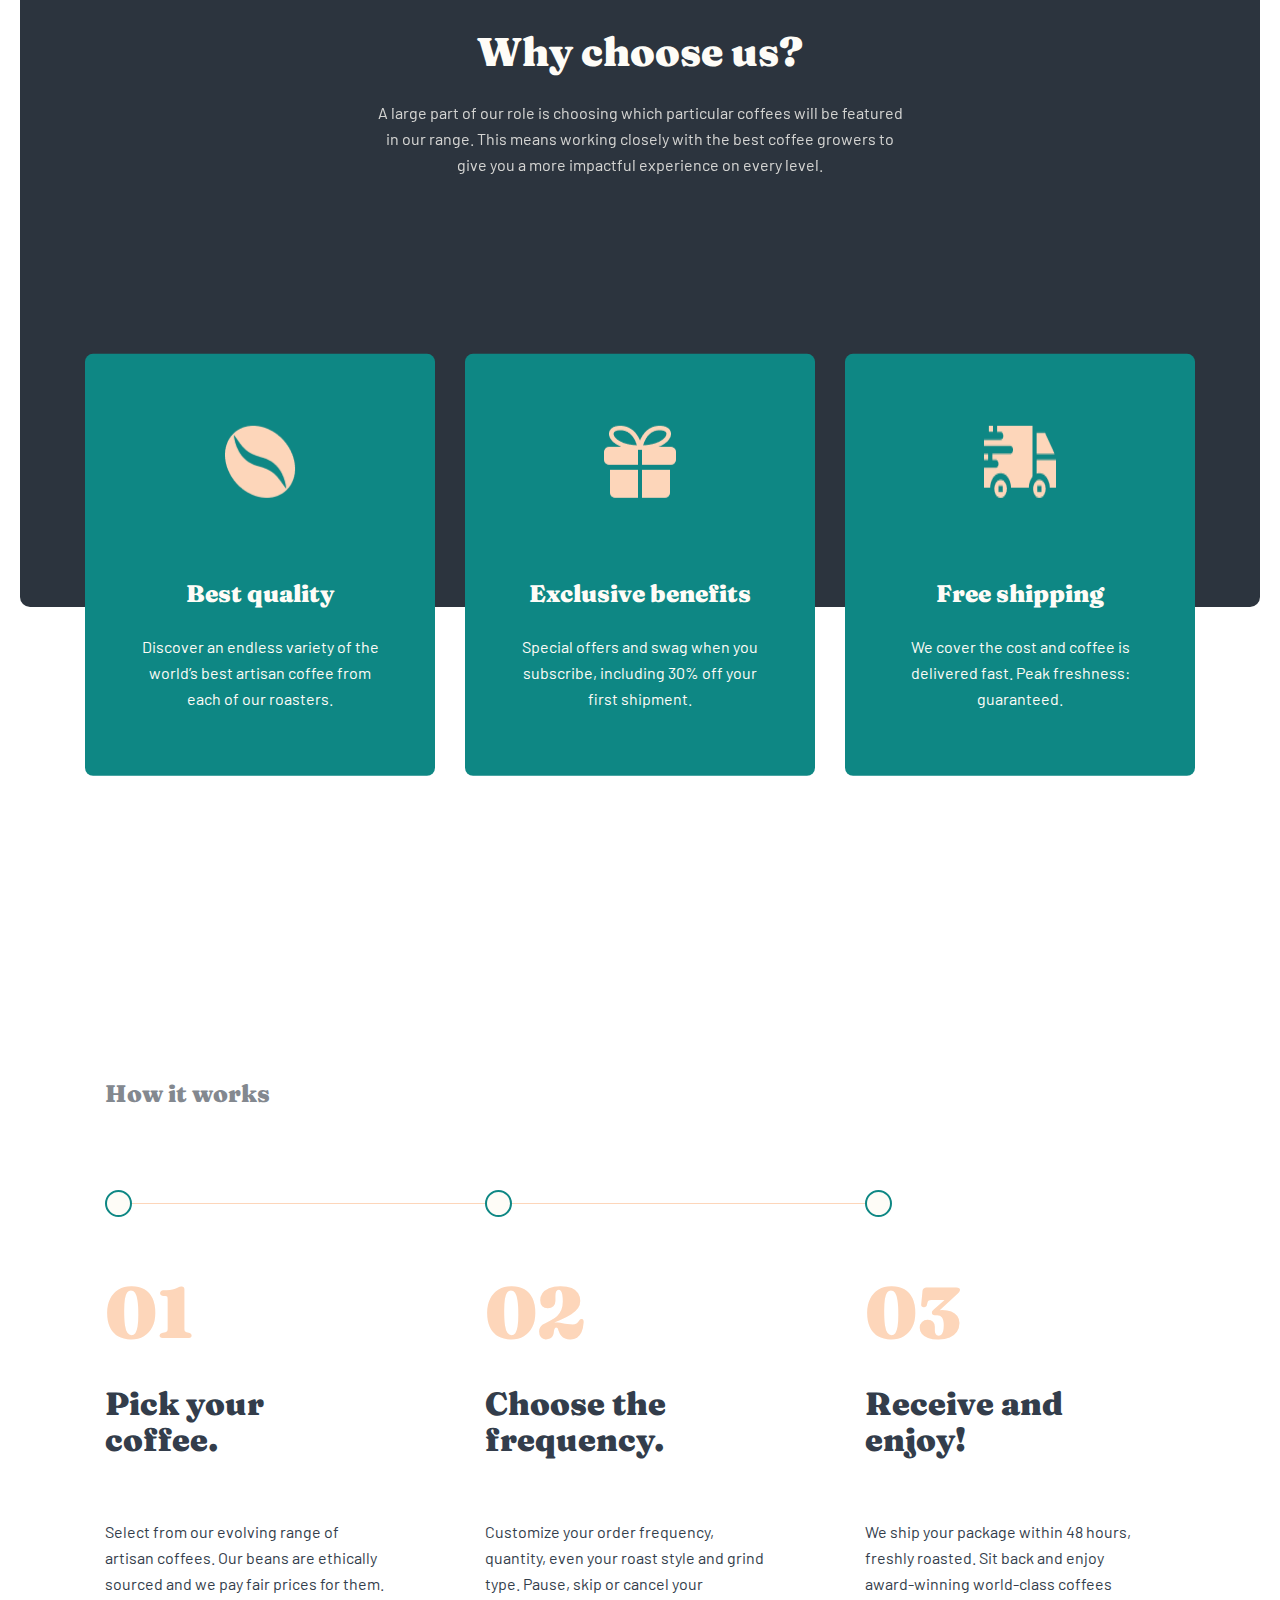
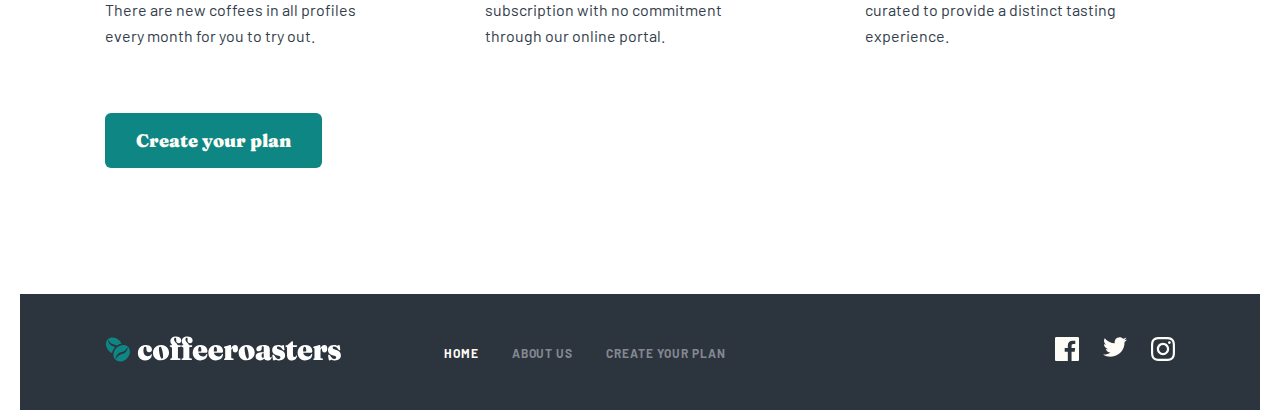
==== commit 0c013cd0: "New version: 1st page is now full responsive" ====
--- a/index.html
+++ b/index.html
@@ -16,7 +16,7 @@
 
 <body>
 	<!-- header -->
-	<!-- <header class="header">
+	<header class="header">
 		<div class="container">
 			<a class="header__link" href="./index.html">
 				<img class="header__link__image" src="img/logo.svg" alt="Logo" />
@@ -64,48 +64,50 @@
 
 
 		<div class="container">
-			<span class="collection__heading__span"><h1 class="collection__heading">our collection
-				<h1 /></span>
-				<div class="collection__inner">
-					<div class="collection__block">
-						<img src="img/2x/expresso.png" srcset="img/2x/expresso.png 1x, img/2x/expresso@2x.png 2x"
-							alt="Gran Espresso" class="collection__img">
-						<div class="collection__text">
-							<h3 class="collection__title">Gran Espresso</h3>
-							<p class="collection__p">Light and flavorful blend with cocoa and black pepper for an
-								intense experience.</p>
-						</div>
-					</div>
-					<div class="collection__block">
-						<img src="img/2x/kopi2.png" srcset="img/2x/kopi2.png 1x, img/2x/kopi2@2x.png 2x" alt="Planalto"
-							class="collection__img">
-						<div class="collection__text">
-							<h3 class="collection__title">Planalto</h3>
-							<p class="collection__p">Brazilian dark roast with rich and velvety body, and hints of
-								fruits and nuts.</p>
-						</div>
-					</div>
-					<div class="collection__block">
-						<img src="img/2x/kopi3.png" srcset="img/2x/kopi3.png 1x, img/2x/kopi3@2x.png 2x" alt="Piccollo"
-							class="collection__img">
-						<div class="collection__text">
-							<h3 class="collection__title">Piccollo</h3>
-							<p class="collection__p">Mild and smooth blend featuring notes of toasted almond and dried
-								cherry.</p>
-						</div>
-					</div>
-					<div class="collection__block">
-						<img src="img/2x/expresso.png" srcset="img/2x/expresso.png 1x, img/2x/expresso@2x.png 2x"
-							alt="Danche" class="collection__img">
-						<div class="collection__text">
-							<h3 class="collection__title">Danche</h3>
-							<p class="collection__p">Ethiopian hand-harvested blend densely packed with vibrant fruit
-								notes.</p>
-						</div>
-					</div>
-				</div>
-		</div>
-	</div> -->
+			<span class="collection__heading__span">
+				<h1 class="collection__heading">our collection
+					<h1 />
+			</span>
+			<div class="collection__inner">
+				<div class="collection__block">
+					<img src="img/2x/expresso.png" srcset="img/2x/expresso.png 1x, img/2x/expresso@2x.png 2x"
+						alt="Gran Espresso" class="collection__img">
+					<div class="collection__text">
+						<h3 class="collection__title">Gran Espresso</h3>
+						<p class="collection__p">Light and flavorful blend with cocoa and black pepper for an
+							intense experience.</p>
+					</div>
+				</div>
+				<div class="collection__block">
+					<img src="img/2x/kopi2.png" srcset="img/2x/kopi2.png 1x, img/2x/kopi2@2x.png 2x" alt="Planalto"
+						class="collection__img">
+					<div class="collection__text">
+						<h3 class="collection__title">Planalto</h3>
+						<p class="collection__p">Brazilian dark roast with rich and velvety body, and hints of
+							fruits and nuts.</p>
+					</div>
+				</div>
+				<div class="collection__block">
+					<img src="img/2x/kopi3.png" srcset="img/2x/kopi3.png 1x, img/2x/kopi3@2x.png 2x" alt="Piccollo"
+						class="collection__img">
+					<div class="collection__text">
+						<h3 class="collection__title">Piccollo</h3>
+						<p class="collection__p">Mild and smooth blend featuring notes of toasted almond and dried
+							cherry.</p>
+					</div>
+				</div>
+				<div class="collection__block">
+					<img src="img/2x/expresso.png" srcset="img/2x/expresso.png 1x, img/2x/expresso@2x.png 2x"
+						alt="Danche" class="collection__img">
+					<div class="collection__text">
+						<h3 class="collection__title">Danche</h3>
+						<p class="collection__p">Ethiopian hand-harvested blend densely packed with vibrant fruit
+							notes.</p>
+					</div>
+				</div>
+			</div>
+		</div>
+	</div>
 
 
 	<div class="why">
@@ -136,7 +138,7 @@
 						</div>
 					</div>
 					<div class="why__block">
-						<img src="img/2x/truck.png" srcset="img/2x/truck@.png 1x, img/2x/truck@2x.png 2x" alt="coffee"
+						<img src="img/2x/truck.png" srcset="img/2x/truck.png 1x, img/2x/truck@2x.png 2x" alt="coffee"
 							class="block__icon special">
 						<div class="why__text">
 							<h3 class="block__title">Free shipping</h3>
@@ -149,108 +151,119 @@
 		</div>
 	</div>
 
-	<!-- <div class="h-i-w">
-			<div class="container">
-				<h2 class="h-i-w__title">How it works</h2>
-				<div class="h-i-w__inner">
-					<span aria-hidden="true">
-						<span></span>
-						<span></span>
-						<span></span>
-					</span>
-					<ol class="steps">
-						<li class="step">
-							<h3 class="step__heading">
-								<span class="step__heading__count"> 01 </span>
-								<span class="step__heading__text">Pick your coffee</span>
-							</h3>
-			
-							<p class="step__text">
-								Select from our evolving range of artisan coffees. Our beans
-								are ethically sourced and we pay fair prices for them. There
-								are new coffees in all profiles every month for you to try
-								out.
-							</p>
+	<div class="h-i-w">
+		<div class="container">
+			<h2 class="h-i-w__title">How it works</h2>
+			<div class="h-i-w__inner">
+				<span aria-hidden="true">
+					<span></span>
+					<span></span>
+					<span></span>
+				</span>
+				<ul class="steps">
+					<li class="step">
+						<h3 class="step__heading">
+							<span class="step__heading__count"> 01 </span>
+							<span class="step__heading__text">Pick your coffee.</span>
+						</h3>
+
+						<p class="step__text">
+							Select from our evolving range of artisan coffees. Our beans
+							are ethically sourced and we pay fair prices for them. There
+							are new coffees in all profiles every month for you to try
+							out.
+						</p>
+					</li>
+
+					<li class="step">
+						<h3 class="step__heading">
+							<span class="step__heading__count"> 02 </span>
+							<span class="step__heading__text">Choose the frequency.</span>
+						</h3>
+
+						<p class="step__text">
+							Customize your order frequency, quantity, even your roast style and grind type. Pause, skip
+							or cancel your subscription with no commitment through our online portal.
+						</p>
+					</li>
+
+					<li class="step">
+						<h3 class="step__heading">
+							<span class="step__heading__count"> 03 </span>
+							<span class="step__heading__text">Receive and enjoy!</span>
+						</h3>
+
+						<p class="step__text">
+							We ship your package within 48 hours, freshly roasted. Sit back and enjoy award-winning
+							world-class coffees curated to provide a distinct tasting experience.
+						</p>
+					</li>
+				</ul>
+			</div>
+
+			<a href="index3.html" class="h-i-w__link button">Create your plan</a>
+		</div>
+	</div>
+
+
+	<footer class="footer">
+		<div class="container">
+			<div class="footer__inner">
+				<a class="logo-link" href="./index.html">
+					<img class="logo-link__image" src="img/logo_dark.svg" alt="Logo image" />
+				</a>
+
+				<nav class="nav">
+					<ul class="nav__list">
+						<li class="nav__item">
+							<a class="nav__link nav__link--active" href="index.html"> home </a>
 						</li>
-			
-						<li class="step">
-							<h3 class="step__heading">
-								<span class="step__heading__count"> 02 </span>
-								<span class="step__heading__text">Choose the frequency</span>
-							</h3>
-			
-							<p class="step__text">
-								Customize your order frequency, quantity, even your roast style and grind type. Pause, skip or cancel your subscription with no commitment through our online portal.
-							</p>
+						<li class="nav__item">
+							<a class="nav__link" href="index2.html"> about us </a>
 						</li>
-			
-						<li class="step">
-							<h3 class="step__heading">
-								<span class="step__heading__count"> 03 </span>
-								<span class="step__heading__text">Receive and enjoy!</span>
-							</h3>
-			
-							<p class="step__text">
-								We ship your package within 48 hours, freshly roasted. Sit back and enjoy award-winning world-class coffees curated to provide a distinct tasting experience.
-							</p>
-						</li>
-					</ol>
-				</div>
-
-				<a href="index3.html" class="h-i-w__link button">Create your plan</a>
-			</div>
-		</div> -->
-
-
-	<!-- <footer class="footer">
-			<div class="container">
-				<div class="footer__inner">
-					<a class="logo-link" href="./index.html">
-						<img class="logo-link__image" src="img/logo_dark.svg" alt="Logo image"/>
-					</a>
-					
-					<nav class="nav">
-						<ul class="nav__list">
-							<li class="nav__item">
-								<a class="nav__link nav__link--active" href="index.html"> home </a>
-							</li>
-							<li class="nav__item">
-								<a class="nav__link" href="index2.html"> about us </a>
-							</li>
-							<li class="nav__item">
-								<a class="nav__link" href="index3.html">
-									create your plan
-								</a>
-							</li>
-						</ul>
-					</nav>
-					
-					<ul class="socials">
-						<li class="socials__item">
-							<a class="socials__link" href="facebook.com">
-								<svg width="24" height="24" viewBox="0 0 24 24" fill="none" xmlns="http://www.w3.org/2000/svg">
-									<path id="Path" d="M22.675 0H1.325C0.593 0 0 0.593 0 1.325V22.676C0 23.407 0.593 24 1.325 24H12.82V14.706H9.692V11.084H12.82V8.413C12.82 5.313 14.713 3.625 17.479 3.625C18.804 3.625 19.942 3.724 20.274 3.768V7.008L18.356 7.009C16.852 7.009 16.561 7.724 16.561 8.772V11.085H20.148L19.681 14.707H16.561V24H22.677C23.407 24 24 23.407 24 22.675V1.325C24 0.593 23.407 0 22.675 0Z" fill="#FEFCF7"/>
-								</svg>	
-							</a>
-						</li>
-						<li class="socials__item">
-							<a class="socials__link" href="twitter.com">
-								<svg width="24" height="20" viewBox="0 0 24 20" fill="none" xmlns="http://www.w3.org/2000/svg">
-									<path id="Path" d="M24 2.55705C23.117 2.94905 22.168 3.21305 21.172 3.33205C22.189 2.72305 22.97 1.75805 23.337 0.608047C22.386 1.17205 21.332 1.58205 20.21 1.80305C19.313 0.846047 18.032 0.248047 16.616 0.248047C13.437 0.248047 11.101 3.21405 11.819 6.29305C7.728 6.08805 4.1 4.12805 1.671 1.14905C0.381 3.36205 1.002 6.25705 3.194 7.72305C2.388 7.69705 1.628 7.47605 0.965 7.10705C0.911 9.38805 2.546 11.522 4.914 11.997C4.221 12.185 3.462 12.229 2.69 12.081C3.316 14.037 5.134 15.46 7.29 15.5C5.22 17.123 2.612 17.848 0 17.54C2.179 18.937 4.768 19.752 7.548 19.752C16.69 19.752 21.855 12.031 21.543 5.10605C22.505 4.41105 23.34 3.54405 24 2.55705Z" fill="#FEFCF7"/>
-								</svg>									
-							</a>
-						</li>
-						<li class="socials__item">
-							<a class="socials__link" href="instagram.com">
-								<svg width="24" height="24" viewBox="0 0 24 24" fill="none" xmlns="http://www.w3.org/2000/svg">
-									<path id="Shape" fill-rule="evenodd" clip-rule="evenodd" d="M12 0C8.741 0 8.333 0.014 7.053 0.072C2.695 0.272 0.273 2.69 0.073 7.052C0.014 8.333 0 8.741 0 12C0 15.259 0.014 15.668 0.072 16.948C0.272 21.306 2.69 23.728 7.052 23.928C8.333 23.986 8.741 24 12 24C15.259 24 15.668 23.986 16.948 23.928C21.302 23.728 23.73 21.31 23.927 16.948C23.986 15.668 24 15.259 24 12C24 8.741 23.986 8.333 23.928 7.053C23.732 2.699 21.311 0.273 16.949 0.073C15.668 0.014 15.259 0 12 0ZM12 2.163C15.204 2.163 15.584 2.175 16.85 2.233C20.102 2.381 21.621 3.924 21.769 7.152C21.827 8.417 21.838 8.797 21.838 12.001C21.838 15.206 21.826 15.585 21.769 16.85C21.62 20.075 20.105 21.621 16.85 21.769C15.584 21.827 15.206 21.839 12 21.839C8.796 21.839 8.416 21.827 7.151 21.769C3.891 21.62 2.38 20.07 2.232 16.849C2.174 15.584 2.162 15.205 2.162 12C2.162 8.796 2.175 8.417 2.232 7.151C2.381 3.924 3.896 2.38 7.151 2.232C8.417 2.175 8.796 2.163 12 2.163ZM5.838 12C5.838 8.597 8.597 5.838 12 5.838C15.403 5.838 18.162 8.597 18.162 12C18.162 15.404 15.403 18.163 12 18.163C8.597 18.163 5.838 15.403 5.838 12ZM12 16C9.791 16 8 14.21 8 12C8 9.791 9.791 8 12 8C14.209 8 16 9.791 16 12C16 14.21 14.209 16 12 16ZM16.965 5.595C16.965 4.8 17.61 4.155 18.406 4.155C19.201 4.155 19.845 4.8 19.845 5.595C19.845 6.39 19.201 7.035 18.406 7.035C17.61 7.035 16.965 6.39 16.965 5.595Z" fill="#FEFCF7"/>
-								</svg>
+						<li class="nav__item">
+							<a class="nav__link" href="index3.html">
+								create your plan
 							</a>
 						</li>
 					</ul>
-				</div>
-			</div>
-		</footer> -->
+				</nav>
+
+				<ul class="socials">
+					<li class="socials__item">
+						<a class="socials__link" href="facebook.com">
+							<svg width="24" height="24" viewBox="0 0 24 24" fill="none"
+								xmlns="http://www.w3.org/2000/svg">
+								<path id="Path"
+									d="M22.675 0H1.325C0.593 0 0 0.593 0 1.325V22.676C0 23.407 0.593 24 1.325 24H12.82V14.706H9.692V11.084H12.82V8.413C12.82 5.313 14.713 3.625 17.479 3.625C18.804 3.625 19.942 3.724 20.274 3.768V7.008L18.356 7.009C16.852 7.009 16.561 7.724 16.561 8.772V11.085H20.148L19.681 14.707H16.561V24H22.677C23.407 24 24 23.407 24 22.675V1.325C24 0.593 23.407 0 22.675 0Z"
+									fill="#FEFCF7" />
+							</svg>
+						</a>
+					</li>
+					<li class="socials__item">
+						<a class="socials__link" href="twitter.com">
+							<svg width="24" height="20" viewBox="0 0 24 20" fill="none"
+								xmlns="http://www.w3.org/2000/svg">
+								<path id="Path"
+									d="M24 2.55705C23.117 2.94905 22.168 3.21305 21.172 3.33205C22.189 2.72305 22.97 1.75805 23.337 0.608047C22.386 1.17205 21.332 1.58205 20.21 1.80305C19.313 0.846047 18.032 0.248047 16.616 0.248047C13.437 0.248047 11.101 3.21405 11.819 6.29305C7.728 6.08805 4.1 4.12805 1.671 1.14905C0.381 3.36205 1.002 6.25705 3.194 7.72305C2.388 7.69705 1.628 7.47605 0.965 7.10705C0.911 9.38805 2.546 11.522 4.914 11.997C4.221 12.185 3.462 12.229 2.69 12.081C3.316 14.037 5.134 15.46 7.29 15.5C5.22 17.123 2.612 17.848 0 17.54C2.179 18.937 4.768 19.752 7.548 19.752C16.69 19.752 21.855 12.031 21.543 5.10605C22.505 4.41105 23.34 3.54405 24 2.55705Z"
+									fill="#FEFCF7" />
+							</svg>
+						</a>
+					</li>
+					<li class="socials__item">
+						<a class="socials__link" href="instagram.com">
+							<svg width="24" height="24" viewBox="0 0 24 24" fill="none"
+								xmlns="http://www.w3.org/2000/svg">
+								<path id="Shape" fill-rule="evenodd" clip-rule="evenodd"
+									d="M12 0C8.741 0 8.333 0.014 7.053 0.072C2.695 0.272 0.273 2.69 0.073 7.052C0.014 8.333 0 8.741 0 12C0 15.259 0.014 15.668 0.072 16.948C0.272 21.306 2.69 23.728 7.052 23.928C8.333 23.986 8.741 24 12 24C15.259 24 15.668 23.986 16.948 23.928C21.302 23.728 23.73 21.31 23.927 16.948C23.986 15.668 24 15.259 24 12C24 8.741 23.986 8.333 23.928 7.053C23.732 2.699 21.311 0.273 16.949 0.073C15.668 0.014 15.259 0 12 0ZM12 2.163C15.204 2.163 15.584 2.175 16.85 2.233C20.102 2.381 21.621 3.924 21.769 7.152C21.827 8.417 21.838 8.797 21.838 12.001C21.838 15.206 21.826 15.585 21.769 16.85C21.62 20.075 20.105 21.621 16.85 21.769C15.584 21.827 15.206 21.839 12 21.839C8.796 21.839 8.416 21.827 7.151 21.769C3.891 21.62 2.38 20.07 2.232 16.849C2.174 15.584 2.162 15.205 2.162 12C2.162 8.796 2.175 8.417 2.232 7.151C2.381 3.924 3.896 2.38 7.151 2.232C8.417 2.175 8.796 2.163 12 2.163ZM5.838 12C5.838 8.597 8.597 5.838 12 5.838C15.403 5.838 18.162 8.597 18.162 12C18.162 15.404 15.403 18.163 12 18.163C8.597 18.163 5.838 15.403 5.838 12ZM12 16C9.791 16 8 14.21 8 12C8 9.791 9.791 8 12 8C14.209 8 16 9.791 16 12C16 14.21 14.209 16 12 16ZM16.965 5.595C16.965 4.8 17.61 4.155 18.406 4.155C19.201 4.155 19.845 4.8 19.845 5.595C19.845 6.39 19.201 7.035 18.406 7.035C17.61 7.035 16.965 6.39 16.965 5.595Z"
+									fill="#FEFCF7" />
+							</svg>
+						</a>
+					</li>
+				</ul>
+			</div>
+		</div>
+	</footer>
 </body>
 
 </html>--- a/css/main.min.css
+++ b/css/main.min.css
@@ -1,2 +1,2 @@
-html{height:100%;-webkit-box-sizing:border-box;box-sizing:border-box;max-width:100%}*,*::before,*::after{-webkit-box-sizing:inherit;box-sizing:inherit;scroll-behavior:smooth}.visually-hidden{position:absolute;width:1px;height:1px;margin:-1px;border:0;padding:0;clip:rect(0 0 0 0);overflow:hidden}body{height:100%;display:-webkit-box;display:-ms-flexbox;display:flex;-webkit-box-orient:vertical;-webkit-box-direction:normal;-ms-flex-direction:column;flex-direction:column;font-family:'Barlow', sans-serif;font-weight:400;font-size:16px;line-height:1.5;margin:0;padding:0}main{-webkit-box-flex:1;-ms-flex-positive:1;flex-grow:1}.container{max-width:1320px;width:100%;padding:0 20px;margin:0 auto}/*! normalize.css v8.0.1 | MIT License | github.com/necolas/normalize.css */html{line-height:1.15;-webkit-text-size-adjust:100%}body{margin:0}main{display:block}h1{font-size:2em;margin:0.67em 0}hr{-webkit-box-sizing:content-box;box-sizing:content-box;height:0;overflow:visible}pre{font-family:monospace, monospace;font-size:1em}a{background-color:transparent}abbr[title]{border-bottom:none;text-decoration:underline;-webkit-text-decoration:underline dotted;text-decoration:underline dotted}b,strong{font-weight:bolder}code,kbd,samp{font-family:monospace, monospace;font-size:1em}small{font-size:80%}sub,sup{font-size:75%;line-height:0;position:relative;vertical-align:baseline}sub{bottom:-0.25em}sup{top:-0.5em}img{border-style:none}button,input,optgroup,select,textarea{font-family:inherit;font-size:100%;line-height:1.15;margin:0}button,input{overflow:visible}button,select{text-transform:none}button,[type="button"],[type="reset"],[type="submit"]{-webkit-appearance:button}button::-moz-focus-inner,[type="button"]::-moz-focus-inner,[type="reset"]::-moz-focus-inner,[type="submit"]::-moz-focus-inner{border-style:none;padding:0}button:-moz-focusring,[type="button"]:-moz-focusring,[type="reset"]:-moz-focusring,[type="submit"]:-moz-focusring{outline:1px dotted ButtonText}fieldset{padding:0.35em 0.75em 0.625em}legend{-webkit-box-sizing:border-box;box-sizing:border-box;color:inherit;display:table;max-width:100%;padding:0;white-space:normal}progress{vertical-align:baseline}textarea{overflow:auto}[type="checkbox"],[type="radio"]{-webkit-box-sizing:border-box;box-sizing:border-box;padding:0}[type="number"]::-webkit-inner-spin-button,[type="number"]::-webkit-outer-spin-button{height:auto}[type="search"]{-webkit-appearance:textfield;outline-offset:-2px}[type="search"]::-webkit-search-decoration{-webkit-appearance:none}::-webkit-file-upload-button{-webkit-appearance:button;font:inherit}details{display:block}summary{display:list-item}template{display:none}[hidden]{display:none}@font-face{font-family:'Barlow';font-style:normal;font-weight:400;src:url("../fonts/barlow-v5-latin-ext_latin-regular.eot");src:local(""),url("../fonts/barlow-v5-latin-ext_latin-regular.eot?#iefix") format("embedded-opentype"),url("../fonts/barlow-v5-latin-ext_latin-regular.woff2") format("woff2"),url("../fonts/barlow-v5-latin-ext_latin-regular.woff") format("woff"),url("../fonts/barlow-v5-latin-ext_latin-regular.ttf") format("truetype"),url("../fonts/barlow-v5-latin-ext_latin-regular.svg#Barlow") format("svg")}@font-face{font-family:'Barlow';font-style:italic;font-weight:400;src:url("../fonts/barlow-v5-latin-ext_latin-italic.eot");src:local(""),url("../fonts/barlow-v5-latin-ext_latin-italic.eot?#iefix") format("embedded-opentype"),url("../fonts/barlow-v5-latin-ext_latin-italic.woff2") format("woff2"),url("../fonts/barlow-v5-latin-ext_latin-italic.woff") format("woff"),url("../fonts/barlow-v5-latin-ext_latin-italic.ttf") format("truetype"),url("../fonts/barlow-v5-latin-ext_latin-italic.svg#Barlow") format("svg")}@font-face{font-family:'Barlow';font-style:normal;font-weight:700;src:url("../fonts/barlow-v5-latin-ext_latin-700.eot");src:local(""),url("../fonts/barlow-v5-latin-ext_latin-700.eot?#iefix") format("embedded-opentype"),url("../fonts/barlow-v5-latin-ext_latin-700.woff2") format("woff2"),url("../fonts/barlow-v5-latin-ext_latin-700.woff") format("woff"),url("../fonts/barlow-v5-latin-ext_latin-700.ttf") format("truetype"),url("../fonts/barlow-v5-latin-ext_latin-700.svg#Barlow") format("svg")}@font-face{font-family:'Barlow';font-style:italic;font-weight:700;src:url("../fonts/barlow-v5-latin-ext_latin-700italic.eot");src:local(""),url("../fonts/barlow-v5-latin-ext_latin-700italic.eot?#iefix") format("embedded-opentype"),url("../fonts/barlow-v5-latin-ext_latin-700italic.woff2") format("woff2"),url("../fonts/barlow-v5-latin-ext_latin-700italic.woff") format("woff"),url("../fonts/barlow-v5-latin-ext_latin-700italic.ttf") format("truetype"),url("../fonts/barlow-v5-latin-ext_latin-700italic.svg#Barlow") format("svg")}@font-face{font-family:'Fraunces';font-style:normal;font-weight:400;src:url("../fonts/fraunces-v10-latin-ext_latin-regular.eot");src:local(""),url("../fonts/fraunces-v10-latin-ext_latin-regular.eot?#iefix") format("embedded-opentype"),url("../fonts/fraunces-v10-latin-ext_latin-regular.woff2") format("woff2"),url("../fonts/fraunces-v10-latin-ext_latin-regular.woff") format("woff"),url("../fonts/fraunces-v10-latin-ext_latin-regular.ttf") format("truetype"),url("../fonts/fraunces-v10-latin-ext_latin-regular.svg#Fraunces") format("svg")}@font-face{font-family:'Fraunces';font-style:normal;font-weight:900;src:url("../fonts/fraunces-v10-latin-ext_latin-900.eot");src:local(""),url("../fonts/fraunces-v10-latin-ext_latin-900.eot?#iefix") format("embedded-opentype"),url("../fonts/fraunces-v10-latin-ext_latin-900.woff2") format("woff2"),url("../fonts/fraunces-v10-latin-ext_latin-900.woff") format("woff"),url("../fonts/fraunces-v10-latin-ext_latin-900.ttf") format("truetype"),url("../fonts/fraunces-v10-latin-ext_latin-900.svg#Fraunces") format("svg")}@font-face{font-family:'Fraunces';font-style:italic;font-weight:400;src:url("../fonts/fraunces-v10-latin-ext_latin-italic.eot");src:local(""),url("../fonts/fraunces-v10-latin-ext_latin-italic.eot?#iefix") format("embedded-opentype"),url("../fonts/fraunces-v10-latin-ext_latin-italic.woff2") format("woff2"),url("../fonts/fraunces-v10-latin-ext_latin-italic.woff") format("woff"),url("../fonts/fraunces-v10-latin-ext_latin-italic.ttf") format("truetype"),url("../fonts/fraunces-v10-latin-ext_latin-italic.svg#Fraunces") format("svg")}@font-face{font-family:'Fraunces';font-style:italic;font-weight:900;src:url("../fonts/fraunces-v10-latin-ext_latin-900italic.eot");src:local(""),url("../fonts/fraunces-v10-latin-ext_latin-900italic.eot?#iefix") format("embedded-opentype"),url("../fonts/fraunces-v10-latin-ext_latin-900italic.woff2") format("woff2"),url("../fonts/fraunces-v10-latin-ext_latin-900italic.woff") format("woff"),url("../fonts/fraunces-v10-latin-ext_latin-900italic.ttf") format("truetype"),url("../fonts/fraunces-v10-latin-ext_latin-900italic.svg#Fraunces") format("svg")}.main .hero .container .hero__inner{width:100%;height:600px;background-image:url(../img/2x/first-page.png);padding:115px 65px;background-image:url("../img/2x/first-page.png");background-repeat:no-repeat;margin-bottom:136px;background-size:1280px 600px;max-width:1280px}@media only screen and (-webkit-min-device-pixel-ratio: 2), only screen and (min--moz-device-pixel-ratio: 2), only screen and (min-device-pixel-ratio: 2), only screen and (min-resolution: 192dpi), only screen and (min-resolution: 2dppx){.main .hero .container .hero__inner .hero__inner{background-image:url("../img/2x/first-page@2x.png");background-size:1280px 600px}}.main .hero .container .hero__inner .hero__heading{margin:0;padding:0;max-width:493px;width:100%;font-family:'Fraunces', serif;font-style:normal;font-weight:900;font-size:72px;line-height:72px;color:#FEFCF7;margin-bottom:32px}.main .hero .container .hero__inner .hero__description{margin:0;padding:0;max-width:445px;width:100%;font-family:'Barlow', sans-serif;font-style:normal;font-weight:normal;font-size:16px;line-height:26px;color:#FEFCF7;mix-blend-mode:normal;opacity:0.8;margin-bottom:56px}@media only screen and (max-width: 1028px){.main .hero .container .hero__inner{padding:104px 58px;background-position:30% 0}}@media only screen and (max-width: 768px){.main .hero .container .hero__inner{background-image:url(../img/2x/first-page-tablet.png);max-width:689px;width:100%;background-size:689px 500px;margin:0 auto;margin-bottom:136px;background-position:top right}.main .hero .container .hero__inner .hero__heading{font-family:'Fraunces', serif;font-style:normal;font-weight:900;font-size:48px;line-height:48px;color:#FEFCF7;max-width:329px}.main .hero .container .hero__inner .hero__description{font-family:'Barlow', sans-serif;font-style:normal;font-weight:normal;font-size:15px;line-height:25px;color:#FEFCF7;mix-blend-mode:normal;opacity:0.8;max-width:398px}}@media only screen and (max-width: 768px) and (-webkit-min-device-pixel-ratio: 2), only screen and (max-width: 768px) and (min--moz-device-pixel-ratio: 2), only screen and (max-width: 768px) and (min-device-pixel-ratio: 2), only screen and (max-width: 768px) and (min-resolution: 192dpi), only screen and (max-width: 768px) and (min-resolution: 2dppx){.main .hero .container .hero__inner{background-image:url("../img/2x/first-page-tablet@2x.png");background-size:relative;background-size:689px 500px;background-position:top right;width:100%}}@media only screen and (max-width: 534px){.main .hero .container .hero__inner{padding:100px 24px;-webkit-box-align:center;-ms-flex-align:center;align-items:center;text-align:center}.main .hero .container .hero__inner .hero__heading{margin-right:0;margin:0 auto;margin-bottom:24px;max-width:279px;width:100%;font-family:'Fraunces', serif;font-style:normal;font-weight:900;font-size:40px;line-height:40px;text-align:center;color:#FEFCF7}.main .hero .container .hero__inner .hero__description{margin:0;margin:0 auto;margin-bottom:39px;font-family:'Barlow', sans-serif;font-style:normal;font-weight:normal;font-size:15px;line-height:25px;text-align:center;color:#FEFCF7;mix-blend-mode:normal;opacity:0.8}}@media only screen and (max-width: 375px){.main .hero .container .hero__inner{background-image:url(../img/2x/first-page-mobilem.png);background-size:327px 500px;background-position:center;border-radius:10px;background-position:top}}@media only screen and (max-width: 375px) and (-webkit-min-device-pixel-ratio: 2), only screen and (max-width: 375px) and (min--moz-device-pixel-ratio: 2), only screen and (max-width: 375px) and (min-device-pixel-ratio: 2), only screen and (max-width: 375px) and (min-resolution: 192dpi), only screen and (max-width: 375px) and (min-resolution: 2dppx){.main .hero .container .hero__inner{background-image:url("../img/2x/first-page-mobilem@2x.png");background-size:327px 500px;width:100%}}@media only screen and (max-width: 336px){.main .hero .container .hero__inner .hero__heading{font-size:32px}}.nav .nav__list{display:-webkit-box;display:-ms-flexbox;display:flex;margin:0;padding:0;-webkit-box-align:center;-ms-flex-align:center;align-items:center;list-style-type:none}.nav .nav__list .nav__item .nav__link{font-family:'Barlow', sans-serif;font-style:normal;font-weight:bold;font-size:12px;line-height:15px;letter-spacing:0.923077px;text-transform:uppercase;color:#83888F;text-decoration:none;-webkit-transition:color 0.6s ease;transition:color 0.6s ease}.nav .nav__list .nav__item+.nav__item{margin-left:33px}.header{color:#83888F;background-color:none}.header .container{display:-webkit-box;display:-ms-flexbox;display:flex;-webkit-box-align:center;-ms-flex-align:center;align-items:center;-webkit-box-pack:justify;-ms-flex-pack:justify;justify-content:space-between;padding:43.5px 20px}.header .container .header__menu-button{color:#333D4B;font-size:30px;font-weight:bold;background-color:transparent;border:none;cursor:pointer;display:none}.header .container .nav .nav__list{display:-webkit-box;display:-ms-flexbox;display:flex;-webkit-box-align:center;-ms-flex-align:center;align-items:center;margin:0;padding:0;list-style-type:none}.header .container .nav .nav__list .nav__item .nav__link{color:#83888F}.header .container .nav .nav__list .nav__item .nav__link--active{color:#333D4B}.header .container .nav .nav__list .nav__item .nav__link:hover{color:#333D4B;-webkit-transition:color 0.6s ease;transition:color 0.6s ease}.header .container .nav .nav__list .nav__item+.nav__item{margin-left:33px}.header--active .nav .nav__list .nav__item .nav__link{font-family:'Fraunces', serif;font-style:normal;font-weight:900;font-size:24px;line-height:32px;text-align:center;color:#333D4B}@media only screen and (max-width: 602px){.header .container .header__link__image{max-width:163px;width:100%}.header .container .header__menu-button{display:block;z-index:101}.header .container .header__menu-button span:nth-child(2){display:none}.header .container .nav{display:none}.header--active .container .header__menu-button span:nth-child(1){display:none}.header--active .container .header__menu-button span:nth-child(2){display:block}.header--active .container .nav{margin-top:80px;position:absolute;top:0;right:0;bottom:0;left:0;z-index:100;width:100%;height:100%;background:-webkit-gradient(linear, left top, left bottom, color-stop(50%, white), color-stop(99.94%, transparent));background:linear-gradient(180deg, white 50%, transparent 99.94%);display:block}.header--active .container .nav__list{display:-webkit-box;display:-ms-flexbox;display:flex;-webkit-box-orient:vertical;-webkit-box-direction:normal;-ms-flex-direction:column;flex-direction:column;margin-top:50px}.header--active .container .nav__list .nav__item{margin-left:0}.header--active .container .nav__list .nav__item+.nav__item{margin-left:0;margin-top:30px}}.button{display:inline-block;width:217px;padding:15px;font-weight:900;font-family:"Fraunces", serif;font-size:18px;line-height:25px;text-align:center;color:#fefcf7;text-decoration:none;white-space:nowrap;overflow:hidden;text-overflow:ellipsis;background-color:#0e8784;border:none;border-radius:6px;cursor:pointer;-webkit-transition:background-color 0.2s ease;transition:background-color 0.2s ease}.button:hover{background-color:#66d2cf}.button:disabled{background-color:#e2dedb}.footer{margin-bottom:135px;width:100%}.footer .container .footer__inner{display:-webkit-box;display:-ms-flexbox;display:flex;-webkit-box-align:center;-ms-flex-align:center;align-items:center;background-color:#2C343E;padding:27px 85px;-webkit-column-gap:auto;column-gap:auto}.footer .container .footer__inner .nav{margin-left:103px}.footer .container .footer__inner .nav .nav__list .nav__item .nav__link--active{color:#FEFCF7}.footer .container .footer__inner .nav .nav__list .nav__item .nav__link:hover{color:#FEFCF7}.footer .container .footer__inner .socials{display:-webkit-box;display:-ms-flexbox;display:flex;list-style-type:none;margin-left:auto}.footer .container .footer__inner .socials .socials__item .socials__link path{-webkit-transition:fill 0.3s ease;transition:fill 0.3s ease}.footer .container .footer__inner .socials .socials__item .socials__link:hover path{fill:#FDD6BA;-webkit-transition:fill 0.3s ease;transition:fill 0.3s ease}.footer .container .footer__inner .socials .socials__item+.socials__item{margin-left:24px}@media only screen and (max-width: 1020px){.footer .container .footer__inner{-webkit-box-align:center;-ms-flex-align:center;align-items:center;-webkit-box-orient:vertical;-webkit-box-direction:normal;-ms-flex-direction:column;flex-direction:column;padding:54px auto}.footer .container .footer__inner .logo-link{margin-bottom:32px}.footer .container .footer__inner .nav{margin-left:0;margin-bottom:65px}.footer .container .footer__inner .socials{padding-left:0;-webkit-box-align:center;-ms-flex-align:center;align-items:center;margin:0;margin-left:0}.footer .container .footer__inner .socials .socials__item+.socials__item{margin-left:24}}@media only screen and (max-width: 604px){.footer .container .footer__inner{padding:54px 0}.footer .container .footer__inner .logo-link{margin-bottom:48.5px}.footer .container .footer__inner .logo-link .logo-link__image{max-width:218px;width:100%}.footer .container .footer__inner .nav .nav__list{-webkit-box-orient:vertical;-webkit-box-direction:normal;-ms-flex-direction:column;flex-direction:column}.footer .container .footer__inner .nav .nav__list .nav__item{margin-left:0;margin-bottom:24px}}.collection .container{max-width:1151px;width:100%;position:relative}.collection .container .collection__heading__span .collection__heading{width:100%;display:block;opacity:0.5;font-family:'Fraunces', serif;font-style:normal;font-weight:900;font-size:150px;line-height:72px;text-align:center;color:#83888F;background-image:-webkit-gradient(linear, left top, left bottom, from(#83888f), to(transparent));background-image:linear-gradient(#83888f, transparent);color:transparent;-webkit-background-clip:text;background-clip:text}.collection .container .collection__inner{width:100%;display:-webkit-box;display:-ms-flexbox;display:flex;-webkit-column-gap:30px;column-gap:30px;-webkit-transform:translateY(-25%);transform:translateY(-25%)}.collection .container .collection__inner .collection__block{width:100%;-webkit-box-align:center;-ms-flex-align:center;align-items:center}.collection .container .collection__inner .collection__block .collection__img{-ms-flex-line-pack:center;align-content:center;margin-bottom:71.5px;width:255px;margin:0 auto}.collection .container .collection__inner .collection__block .collection__text .collection__title{font-family:'Fraunces', serif;font-style:normal;font-weight:900;font-size:24px;line-height:32px;text-align:center;color:#333D4B;margin-bottom:24px}.collection .container .collection__inner .collection__block .collection__text .collection__p{font-family:'Barlow', sans-serif;font-style:normal;font-weight:normal;font-size:16px;line-height:26px;text-align:center;color:#333D4B}@media only screen and (max-width: 1134px){.collection .container{-webkit-box-align:center;-ms-flex-align:center;align-items:center}.collection .container .collection__heading__span{-webkit-box-align:center;-ms-flex-align:center;align-items:center}.collection .container .collection__heading__span .collection__heading{font-size:96px;text-align:center}.collection .container .collection__inner{-webkit-column-gap:0;column-gap:0;-webkit-box-orient:vertical;-webkit-box-direction:normal;-ms-flex-direction:column;flex-direction:column;-webkit-transform:translateY(-10%);transform:translateY(-10%);padding:0 97px}.collection .container .collection__inner .collection__block{display:-webkit-box;display:-ms-flexbox;display:flex;-webkit-box-align:center;-ms-flex-align:center;align-items:center}.collection .container .collection__inner .collection__block .collection__img{margin:0}.collection .container .collection__inner .collection__block .collection__text{margin-left:36px}.collection .container .collection__inner .collection__block+.collection__block{margin-top:32px}}@media only screen and (max-width: 724px){.collection .container .collection__heading__span .collection__heading{font-size:40px}.collection .container .collection__inner{-webkit-transform:translateY(0%);transform:translateY(0%)}.collection .container .collection__inner .collection__block{display:-webkit-box;display:-ms-flexbox;display:flex;-webkit-box-orient:vertical;-webkit-box-direction:normal;-ms-flex-direction:column;flex-direction:column}.collection .container .collection__inner .collection__block .collection__img{max-width:200px;width:100%}.collection .container .collection__inner .collection__block .collection__text{margin-left:0}}@media only screen and (max-width: 436px){.collection .container .collection__inner{padding:0 27px}}
+html{height:100%;-webkit-box-sizing:border-box;box-sizing:border-box;max-width:100%}*,*::before,*::after{-webkit-box-sizing:inherit;box-sizing:inherit;scroll-behavior:smooth}.visually-hidden{position:absolute;width:1px;height:1px;margin:-1px;border:0;padding:0;clip:rect(0 0 0 0);overflow:hidden}body{height:100%;display:-webkit-box;display:-ms-flexbox;display:flex;-webkit-box-orient:vertical;-webkit-box-direction:normal;-ms-flex-direction:column;flex-direction:column;font-family:'Barlow', sans-serif;font-weight:400;font-size:16px;line-height:1.5;margin:0;padding:0}main{-webkit-box-flex:1;-ms-flex-positive:1;flex-grow:1}.container{max-width:1320px;width:100%;padding:0 20px;margin:0 auto}/*! normalize.css v8.0.1 | MIT License | github.com/necolas/normalize.css */html{line-height:1.15;-webkit-text-size-adjust:100%}body{margin:0}main{display:block}h1{font-size:2em;margin:0.67em 0}hr{-webkit-box-sizing:content-box;box-sizing:content-box;height:0;overflow:visible}pre{font-family:monospace, monospace;font-size:1em}a{background-color:transparent}abbr[title]{border-bottom:none;text-decoration:underline;-webkit-text-decoration:underline dotted;text-decoration:underline dotted}b,strong{font-weight:bolder}code,kbd,samp{font-family:monospace, monospace;font-size:1em}small{font-size:80%}sub,sup{font-size:75%;line-height:0;position:relative;vertical-align:baseline}sub{bottom:-0.25em}sup{top:-0.5em}img{border-style:none}button,input,optgroup,select,textarea{font-family:inherit;font-size:100%;line-height:1.15;margin:0}button,input{overflow:visible}button,select{text-transform:none}button,[type="button"],[type="reset"],[type="submit"]{-webkit-appearance:button}button::-moz-focus-inner,[type="button"]::-moz-focus-inner,[type="reset"]::-moz-focus-inner,[type="submit"]::-moz-focus-inner{border-style:none;padding:0}button:-moz-focusring,[type="button"]:-moz-focusring,[type="reset"]:-moz-focusring,[type="submit"]:-moz-focusring{outline:1px dotted ButtonText}fieldset{padding:0.35em 0.75em 0.625em}legend{-webkit-box-sizing:border-box;box-sizing:border-box;color:inherit;display:table;max-width:100%;padding:0;white-space:normal}progress{vertical-align:baseline}textarea{overflow:auto}[type="checkbox"],[type="radio"]{-webkit-box-sizing:border-box;box-sizing:border-box;padding:0}[type="number"]::-webkit-inner-spin-button,[type="number"]::-webkit-outer-spin-button{height:auto}[type="search"]{-webkit-appearance:textfield;outline-offset:-2px}[type="search"]::-webkit-search-decoration{-webkit-appearance:none}::-webkit-file-upload-button{-webkit-appearance:button;font:inherit}details{display:block}summary{display:list-item}template{display:none}[hidden]{display:none}@font-face{font-family:'Barlow';font-style:normal;font-weight:400;src:url("../fonts/barlow-v5-latin-ext_latin-regular.eot");src:local(""),url("../fonts/barlow-v5-latin-ext_latin-regular.eot?#iefix") format("embedded-opentype"),url("../fonts/barlow-v5-latin-ext_latin-regular.woff2") format("woff2"),url("../fonts/barlow-v5-latin-ext_latin-regular.woff") format("woff"),url("../fonts/barlow-v5-latin-ext_latin-regular.ttf") format("truetype"),url("../fonts/barlow-v5-latin-ext_latin-regular.svg#Barlow") format("svg")}@font-face{font-family:'Barlow';font-style:italic;font-weight:400;src:url("../fonts/barlow-v5-latin-ext_latin-italic.eot");src:local(""),url("../fonts/barlow-v5-latin-ext_latin-italic.eot?#iefix") format("embedded-opentype"),url("../fonts/barlow-v5-latin-ext_latin-italic.woff2") format("woff2"),url("../fonts/barlow-v5-latin-ext_latin-italic.woff") format("woff"),url("../fonts/barlow-v5-latin-ext_latin-italic.ttf") format("truetype"),url("../fonts/barlow-v5-latin-ext_latin-italic.svg#Barlow") format("svg")}@font-face{font-family:'Barlow';font-style:normal;font-weight:700;src:url("../fonts/barlow-v5-latin-ext_latin-700.eot");src:local(""),url("../fonts/barlow-v5-latin-ext_latin-700.eot?#iefix") format("embedded-opentype"),url("../fonts/barlow-v5-latin-ext_latin-700.woff2") format("woff2"),url("../fonts/barlow-v5-latin-ext_latin-700.woff") format("woff"),url("../fonts/barlow-v5-latin-ext_latin-700.ttf") format("truetype"),url("../fonts/barlow-v5-latin-ext_latin-700.svg#Barlow") format("svg")}@font-face{font-family:'Barlow';font-style:italic;font-weight:700;src:url("../fonts/barlow-v5-latin-ext_latin-700italic.eot");src:local(""),url("../fonts/barlow-v5-latin-ext_latin-700italic.eot?#iefix") format("embedded-opentype"),url("../fonts/barlow-v5-latin-ext_latin-700italic.woff2") format("woff2"),url("../fonts/barlow-v5-latin-ext_latin-700italic.woff") format("woff"),url("../fonts/barlow-v5-latin-ext_latin-700italic.ttf") format("truetype"),url("../fonts/barlow-v5-latin-ext_latin-700italic.svg#Barlow") format("svg")}@font-face{font-family:'Fraunces';font-style:normal;font-weight:400;src:url("../fonts/fraunces-v10-latin-ext_latin-regular.eot");src:local(""),url("../fonts/fraunces-v10-latin-ext_latin-regular.eot?#iefix") format("embedded-opentype"),url("../fonts/fraunces-v10-latin-ext_latin-regular.woff2") format("woff2"),url("../fonts/fraunces-v10-latin-ext_latin-regular.woff") format("woff"),url("../fonts/fraunces-v10-latin-ext_latin-regular.ttf") format("truetype"),url("../fonts/fraunces-v10-latin-ext_latin-regular.svg#Fraunces") format("svg")}@font-face{font-family:'Fraunces';font-style:normal;font-weight:900;src:url("../fonts/fraunces-v10-latin-ext_latin-900.eot");src:local(""),url("../fonts/fraunces-v10-latin-ext_latin-900.eot?#iefix") format("embedded-opentype"),url("../fonts/fraunces-v10-latin-ext_latin-900.woff2") format("woff2"),url("../fonts/fraunces-v10-latin-ext_latin-900.woff") format("woff"),url("../fonts/fraunces-v10-latin-ext_latin-900.ttf") format("truetype"),url("../fonts/fraunces-v10-latin-ext_latin-900.svg#Fraunces") format("svg")}@font-face{font-family:'Fraunces';font-style:italic;font-weight:400;src:url("../fonts/fraunces-v10-latin-ext_latin-italic.eot");src:local(""),url("../fonts/fraunces-v10-latin-ext_latin-italic.eot?#iefix") format("embedded-opentype"),url("../fonts/fraunces-v10-latin-ext_latin-italic.woff2") format("woff2"),url("../fonts/fraunces-v10-latin-ext_latin-italic.woff") format("woff"),url("../fonts/fraunces-v10-latin-ext_latin-italic.ttf") format("truetype"),url("../fonts/fraunces-v10-latin-ext_latin-italic.svg#Fraunces") format("svg")}@font-face{font-family:'Fraunces';font-style:italic;font-weight:900;src:url("../fonts/fraunces-v10-latin-ext_latin-900italic.eot");src:local(""),url("../fonts/fraunces-v10-latin-ext_latin-900italic.eot?#iefix") format("embedded-opentype"),url("../fonts/fraunces-v10-latin-ext_latin-900italic.woff2") format("woff2"),url("../fonts/fraunces-v10-latin-ext_latin-900italic.woff") format("woff"),url("../fonts/fraunces-v10-latin-ext_latin-900italic.ttf") format("truetype"),url("../fonts/fraunces-v10-latin-ext_latin-900italic.svg#Fraunces") format("svg")}.main .hero .container .hero__inner{width:100%;height:600px;background-image:url(../img/2x/first-page.png);padding:115px 65px;background-image:url("../img/2x/first-page.png");background-repeat:no-repeat;margin-bottom:136px;background-size:1280px 600px;max-width:1280px}@media only screen and (-webkit-min-device-pixel-ratio: 2), only screen and (min--moz-device-pixel-ratio: 2), only screen and (min-device-pixel-ratio: 2), only screen and (min-resolution: 192dpi), only screen and (min-resolution: 2dppx){.main .hero .container .hero__inner .hero__inner{background-image:url("../img/2x/first-page@2x.png");background-size:1280px 600px}}.main .hero .container .hero__inner .hero__heading{margin:0;padding:0;max-width:493px;width:100%;font-family:'Fraunces', serif;font-style:normal;font-weight:900;font-size:72px;line-height:72px;color:#FEFCF7;margin-bottom:32px}.main .hero .container .hero__inner .hero__description{margin:0;padding:0;max-width:445px;width:100%;font-family:'Barlow', sans-serif;font-style:normal;font-weight:normal;font-size:16px;line-height:26px;color:#FEFCF7;mix-blend-mode:normal;opacity:0.8;margin-bottom:56px}@media only screen and (max-width: 1028px){.main .hero .container .hero__inner{padding:104px 58px;background-position:30% 0}}@media only screen and (max-width: 768px){.main .hero .container .hero__inner{background-image:url(../img/2x/first-page-tablet.png);max-width:689px;width:100%;background-size:689px 500px;margin:0 auto;margin-bottom:136px;background-position:top right}.main .hero .container .hero__inner .hero__heading{font-family:'Fraunces', serif;font-style:normal;font-weight:900;font-size:48px;line-height:48px;color:#FEFCF7;max-width:329px}.main .hero .container .hero__inner .hero__description{font-family:'Barlow', sans-serif;font-style:normal;font-weight:normal;font-size:15px;line-height:25px;color:#FEFCF7;mix-blend-mode:normal;opacity:0.8;max-width:398px}}@media only screen and (max-width: 768px) and (-webkit-min-device-pixel-ratio: 2), only screen and (max-width: 768px) and (min--moz-device-pixel-ratio: 2), only screen and (max-width: 768px) and (min-device-pixel-ratio: 2), only screen and (max-width: 768px) and (min-resolution: 192dpi), only screen and (max-width: 768px) and (min-resolution: 2dppx){.main .hero .container .hero__inner{background-image:url("../img/2x/first-page-tablet@2x.png");background-size:relative;background-size:689px 500px;background-position:top right;width:100%}}@media only screen and (max-width: 534px){.main .hero .container .hero__inner{padding:100px 24px;-webkit-box-align:center;-ms-flex-align:center;align-items:center;text-align:center}.main .hero .container .hero__inner .hero__heading{margin-right:0;margin:0 auto;margin-bottom:24px;max-width:279px;width:100%;font-family:'Fraunces', serif;font-style:normal;font-weight:900;font-size:40px;line-height:40px;text-align:center;color:#FEFCF7}.main .hero .container .hero__inner .hero__description{margin:0;margin:0 auto;margin-bottom:39px;font-family:'Barlow', sans-serif;font-style:normal;font-weight:normal;font-size:15px;line-height:25px;text-align:center;color:#FEFCF7;mix-blend-mode:normal;opacity:0.8}}@media only screen and (max-width: 375px){.main .hero .container .hero__inner{background-image:url(../img/2x/first-page-mobilem.png);background-size:327px 500px;background-position:center;border-radius:10px;background-position:top}}@media only screen and (max-width: 375px) and (-webkit-min-device-pixel-ratio: 2), only screen and (max-width: 375px) and (min--moz-device-pixel-ratio: 2), only screen and (max-width: 375px) and (min-device-pixel-ratio: 2), only screen and (max-width: 375px) and (min-resolution: 192dpi), only screen and (max-width: 375px) and (min-resolution: 2dppx){.main .hero .container .hero__inner{background-image:url("../img/2x/first-page-mobilem@2x.png");background-size:327px 500px;width:100%}}@media only screen and (max-width: 336px){.main .hero .container .hero__inner .hero__heading{font-size:32px}}.nav .nav__list{display:-webkit-box;display:-ms-flexbox;display:flex;margin:0;padding:0;-webkit-box-align:center;-ms-flex-align:center;align-items:center;list-style-type:none}.nav .nav__list .nav__item .nav__link{font-family:'Barlow', sans-serif;font-style:normal;font-weight:bold;font-size:12px;line-height:15px;letter-spacing:0.923077px;text-transform:uppercase;color:#83888F;text-decoration:none;-webkit-transition:color 0.6s ease;transition:color 0.6s ease}.nav .nav__list .nav__item+.nav__item{margin-left:33px}.header{color:#83888F;background-color:none}.header .container{display:-webkit-box;display:-ms-flexbox;display:flex;-webkit-box-align:center;-ms-flex-align:center;align-items:center;-webkit-box-pack:justify;-ms-flex-pack:justify;justify-content:space-between;padding:43.5px 20px}.header .container .header__menu-button{color:#333D4B;font-size:30px;font-weight:bold;background-color:transparent;border:none;cursor:pointer;display:none}.header .container .nav .nav__list{display:-webkit-box;display:-ms-flexbox;display:flex;-webkit-box-align:center;-ms-flex-align:center;align-items:center;margin:0;padding:0;list-style-type:none}.header .container .nav .nav__list .nav__item .nav__link{color:#83888F}.header .container .nav .nav__list .nav__item .nav__link--active{color:#333D4B}.header .container .nav .nav__list .nav__item .nav__link:hover{color:#333D4B;-webkit-transition:color 0.6s ease;transition:color 0.6s ease}.header .container .nav .nav__list .nav__item+.nav__item{margin-left:33px}.header--active .nav .nav__list .nav__item .nav__link{font-family:'Fraunces', serif;font-style:normal;font-weight:900;font-size:24px;line-height:32px;text-align:center;color:#333D4B}@media only screen and (max-width: 602px){.header .container .header__link__image{max-width:163px;width:100%}.header .container .header__menu-button{display:block;z-index:101}.header .container .header__menu-button span:nth-child(2){display:none}.header .container .nav{display:none}.header--active .container .header__menu-button span:nth-child(1){display:none}.header--active .container .header__menu-button span:nth-child(2){display:block}.header--active .container .nav{margin-top:80px;position:absolute;top:0;right:0;bottom:0;left:0;z-index:100;width:100%;height:100%;background:-webkit-gradient(linear, left top, left bottom, color-stop(50%, white), color-stop(99.94%, transparent));background:linear-gradient(180deg, white 50%, transparent 99.94%);display:block}.header--active .container .nav__list{display:-webkit-box;display:-ms-flexbox;display:flex;-webkit-box-orient:vertical;-webkit-box-direction:normal;-ms-flex-direction:column;flex-direction:column;margin-top:50px}.header--active .container .nav__list .nav__item{margin-left:0}.header--active .container .nav__list .nav__item+.nav__item{margin-left:0;margin-top:30px}}.button{display:inline-block;width:217px;padding:15px;font-weight:900;font-family:"Fraunces", serif;font-size:18px;line-height:25px;text-align:center;color:#fefcf7;text-decoration:none;white-space:nowrap;overflow:hidden;text-overflow:ellipsis;background-color:#0e8784;border:none;border-radius:6px;cursor:pointer;-webkit-transition:background-color 0.2s ease;transition:background-color 0.2s ease}.button:hover{background-color:#66d2cf}.button:disabled{background-color:#e2dedb}.footer{margin-bottom:135px;width:100%}.footer .container .footer__inner{display:-webkit-box;display:-ms-flexbox;display:flex;-webkit-box-align:center;-ms-flex-align:center;align-items:center;background-color:#2C343E;padding:27px 85px;-webkit-column-gap:auto;column-gap:auto}.footer .container .footer__inner .nav{margin-left:103px}.footer .container .footer__inner .nav .nav__list .nav__item .nav__link--active{color:#FEFCF7}.footer .container .footer__inner .nav .nav__list .nav__item .nav__link:hover{color:#FEFCF7}.footer .container .footer__inner .socials{display:-webkit-box;display:-ms-flexbox;display:flex;list-style-type:none;margin-left:auto}.footer .container .footer__inner .socials .socials__item .socials__link path{-webkit-transition:fill 0.3s ease;transition:fill 0.3s ease}.footer .container .footer__inner .socials .socials__item .socials__link:hover path{fill:#FDD6BA;-webkit-transition:fill 0.3s ease;transition:fill 0.3s ease}.footer .container .footer__inner .socials .socials__item+.socials__item{margin-left:24px}@media only screen and (max-width: 1020px){.footer .container .footer__inner{-webkit-box-align:center;-ms-flex-align:center;align-items:center;-webkit-box-orient:vertical;-webkit-box-direction:normal;-ms-flex-direction:column;flex-direction:column;padding:54px auto}.footer .container .footer__inner .logo-link{margin-bottom:32px}.footer .container .footer__inner .nav{margin-left:0;margin-bottom:65px}.footer .container .footer__inner .socials{padding-left:0;-webkit-box-align:center;-ms-flex-align:center;align-items:center;margin:0;margin-left:0}.footer .container .footer__inner .socials .socials__item+.socials__item{margin-left:24}}@media only screen and (max-width: 604px){.footer .container .footer__inner{padding:54px 0}.footer .container .footer__inner .logo-link{margin-bottom:48.5px}.footer .container .footer__inner .logo-link .logo-link__image{max-width:218px;width:100%}.footer .container .footer__inner .nav .nav__list{-webkit-box-orient:vertical;-webkit-box-direction:normal;-ms-flex-direction:column;flex-direction:column}.footer .container .footer__inner .nav .nav__list .nav__item{margin-left:0;margin-bottom:24px}}.collection .container{max-width:1151px;width:100%;position:relative}.collection .container .collection__heading__span .collection__heading{width:100%;display:block;opacity:0.5;font-family:'Fraunces', serif;font-style:normal;font-weight:900;font-size:150px;line-height:72px;text-align:center;color:#83888F;background-image:-webkit-gradient(linear, left top, left bottom, from(#83888f), to(transparent));background-image:linear-gradient(#83888f, transparent);color:transparent;-webkit-background-clip:text;background-clip:text}.collection .container .collection__inner{width:100%;display:-webkit-box;display:-ms-flexbox;display:flex;-webkit-column-gap:30px;column-gap:30px;-webkit-transform:translateY(-25%);transform:translateY(-25%)}.collection .container .collection__inner .collection__block{width:100%;-webkit-box-align:center;-ms-flex-align:center;align-items:center}.collection .container .collection__inner .collection__block .collection__img{-ms-flex-line-pack:center;align-content:center;margin-bottom:71.5px;width:255px;margin:0 auto}.collection .container .collection__inner .collection__block .collection__text .collection__title{font-family:'Fraunces', serif;font-style:normal;font-weight:900;font-size:24px;line-height:32px;text-align:center;color:#333D4B;margin-bottom:24px}.collection .container .collection__inner .collection__block .collection__text .collection__p{font-family:'Barlow', sans-serif;font-style:normal;font-weight:normal;font-size:16px;line-height:26px;text-align:center;color:#333D4B}@media only screen and (max-width: 1134px){.collection .container{-webkit-box-align:center;-ms-flex-align:center;align-items:center}.collection .container .collection__heading__span{-webkit-box-align:center;-ms-flex-align:center;align-items:center}.collection .container .collection__heading__span .collection__heading{font-size:96px;text-align:center}.collection .container .collection__inner{-webkit-column-gap:0;column-gap:0;-webkit-box-orient:vertical;-webkit-box-direction:normal;-ms-flex-direction:column;flex-direction:column;-webkit-transform:translateY(-10%);transform:translateY(-10%);padding:0 97px}.collection .container .collection__inner .collection__block{display:-webkit-box;display:-ms-flexbox;display:flex;-webkit-box-align:center;-ms-flex-align:center;align-items:center}.collection .container .collection__inner .collection__block .collection__img{margin:0}.collection .container .collection__inner .collection__block .collection__text{margin-left:36px}.collection .container .collection__inner .collection__block+.collection__block{margin-top:32px}}@media only screen and (max-width: 724px){.collection .container .collection__heading__span .collection__heading{font-size:40px}.collection .container .collection__inner{-webkit-transform:translateY(0%);transform:translateY(0%)}.collection .container .collection__inner .collection__block{display:-webkit-box;display:-ms-flexbox;display:flex;-webkit-box-orient:vertical;-webkit-box-direction:normal;-ms-flex-direction:column;flex-direction:column}.collection .container .collection__inner .collection__block .collection__img{max-width:200px;width:100%}.collection .container .collection__inner .collection__block .collection__text{margin-left:0}}@media only screen and (max-width: 436px){.collection .container .collection__inner{padding:0 27px}}.why .container{margin-bottom:351px}.why .container .why__inner{background-color:#2C343E;-webkit-box-align:center;-ms-flex-align:center;align-items:center;border-radius:10px;position:relative;align-items:center}.why .container .why__inner .why__title{font-family:'Fraunces', serif;font-style:normal;font-weight:900;font-size:40px;line-height:48px;text-align:center;color:#FEFCF7;margin:0 auto;padding-top:100px;margin-bottom:24px}.why .container .why__inner .why__p{max-width:540px;font-family:'Barlow', sans-serif;font-style:normal;font-weight:normal;font-size:16px;line-height:26px;text-align:center;color:#FEFCF7;mix-blend-mode:normal;opacity:0.8;margin:0 auto;padding-bottom:429px}.why .container .why__inner .why__blocks{display:-webkit-box;display:-ms-flexbox;display:flex;position:absolute;bottom:0;right:50%;max-width:1110px;width:100%;-webkit-transform:translate(50%, 40%);transform:translate(50%, 40%);margin:0 auto}.why .container .why__inner .why__blocks .why__block{max-width:350px;width:100%;display:-webkit-box;display:-ms-flexbox;display:flex;-webkit-box-orient:vertical;-webkit-box-direction:normal;-ms-flex-direction:column;flex-direction:column;background-color:#0E8784;border-radius:8px;-webkit-box-align:center;-ms-flex-align:center;align-items:center;padding:48px;padding-top:72px}.why .container .why__inner .why__blocks .why__block .block__icon{margin-bottom:56px;max-width:72px;max-height:72px;width:100%;height:100%}.why .container .why__inner .why__blocks .why__block .why__text .block__title{font-family:'Fraunces', serif;font-style:normal;font-weight:900;font-size:24px;line-height:32px;text-align:center;color:#FEFCF7;margin-bottom:24px}.why .container .why__inner .why__blocks .why__block .why__text .block__p{font-family:'Barlow', sans-serif;font-style:normal;font-weight:normal;font-size:16px;line-height:26px;text-align:center;color:#FEFCF7}.why .container .why__inner .why__blocks .why__block+.why__block{margin-left:30px}@media only screen and (max-width: 1176px){.why .container .why__inner .why__title{font-size:32px;margin:0 auto;padding-top:56px;margin-bottom:24px}.why .container .why__inner .why__p{font-size:15px;margin:0 auto;margin-bottom:368px}.why .container .why__inner .why__blocks{-webkit-box-orient:vertical;-webkit-box-direction:normal;-ms-flex-direction:column;flex-direction:column;right:50%;bottom:0;-webkit-transform:translate(50%, 50%);transform:translate(50%, 50%);-webkit-box-align:center;-ms-flex-align:center;align-items:center}.why .container .why__inner .why__blocks .why__block{display:-webkit-box;display:-ms-flexbox;display:flex;-webkit-box-orient:horizontal;-webkit-box-direction:normal;-ms-flex-direction:row;flex-direction:row;margin-left:0;max-width:573px;width:100%;padding:41px 48px;-webkit-box-align:center;-ms-flex-align:center;align-items:center}.why .container .why__inner .why__blocks .why__block .block__icon{max-width:56px;max-height:56px;width:100%;height:100%;margin:0;vertical-align:middle}.why .container .why__inner .why__blocks .why__block .why__text{margin-left:55.5px;text-align:left}.why .container .why__inner .why__blocks .why__block .why__text .block__title{margin:0;margin-bottom:16px;text-align:left}.why .container .why__inner .why__blocks .why__block .why__text .block__p{text-align:left;margin:0}.why .container .why__inner .why__blocks .why__block+.why__block{margin-left:0;margin-top:24px}}@media only screen and (max-width: 639px){.why .container .why__inner{height:902px}.why .container .why__inner .why__title{margin:0;margin:0 24px;padding-top:64px;font-size:28px}.why .container .why__inner .why__p{margin:0;margin:0 24px}.why .container .why__inner .why__blocks .why__block{-webkit-box-orient:vertical;-webkit-box-direction:normal;-ms-flex-direction:column;flex-direction:column;-webkit-box-align:center;-ms-flex-align:center;align-items:center;text-align:center;max-width:279px;width:100%;padding:0 33.5px;padding-top:72px;padding-bottom:51px}.why .container .why__inner .why__blocks .why__block .block__icon{margin-bottom:56px}.why .container .why__inner .why__blocks .why__block .why__text{margin:0;width:212px;max-width:100%}.why .container .why__inner .why__blocks .why__block .why__text .block__title{text-align:center}.why .container .why__inner .why__blocks .why__block .why__text .block__p{text-align:center}}@media only screen and (max-width: 350px){.why .container .why__inner .why__blocks{margin-bottom:120px;-webkit-transform:translate(50%, 60%);transform:translate(50%, 60%)}.why .container .why__inner .why__blocks .why__block{max-width:259px;width:100%;padding:0 12.5px;padding-top:72px;padding-bottom:51px}}.h-i-w .container{margin-top:120px;margin-bottom:120px;padding:0 105px}.h-i-w .container .h-i-w__title{font-family:'Fraunces', serif;font-style:normal;font-weight:900;font-size:24px;line-height:32px;color:#83888F;margin-bottom:80px}.h-i-w__inner{position:relative}.h-i-w__inner .steps{position:relative;display:-webkit-box;display:-ms-flexbox;display:flex;padding:0;margin:0;max-width:1045px;width:100%;margin-bottom:64px;list-style-type:none}.h-i-w__inner .steps .step{max-width:285px;width:100%;padding-top:67px}.h-i-w__inner .steps .step__heading{display:-webkit-box;display:-ms-flexbox;display:flex;-webkit-box-orient:vertical;-webkit-box-direction:normal;-ms-flex-direction:column;flex-direction:column}.h-i-w__inner .steps .step__heading__count{font-family:'Fraunces', serif;font-style:normal;font-weight:900;font-size:72px;line-height:72px;color:#FDD6BA;margin-bottom:38px}.h-i-w__inner .steps .step__heading__text{font-family:'Fraunces', serif;font-style:normal;font-weight:900;font-size:32px;line-height:36px;color:#333D4B;margin-bottom:42px;max-width:255px;width:100%}.h-i-w__inner .steps .step__text{font-family:'Barlow', sans-serif;font-style:normal;font-weight:normal;font-size:16px;line-height:26px;margin:0;color:#333D4B}.h-i-w__inner .steps .step+.step{margin-left:95px}.h-i-w__inner .steps .step::before{max-width:100%;max-height:100%;position:absolute;z-index:1;top:0;display:inline-block;width:27px;height:27px;background-color:#fefcf7;border:2px solid #0e8784;border-radius:50%;content:'';-webkit-column-gap:67px;column-gap:67px}.h-i-w__inner .steps::before{position:absolute;top:2.7%;display:block;max-width:760px;width:100%;height:1px;background-color:#fdd6ba;margin-left:14.5px;content:''}@media only screen and (max-width: 1122px){.h-i-w__inner .steps .step{max-width:223px;width:100%}.h-i-w__inner .steps .step__heading__text{font-size:28px}.h-i-w__inner .steps .step__text{font-size:15px}}@media only screen and (max-width: 932px){.h-i-w__inner .steps::before{max-width:637px;width:100%}.h-i-w .container{padding:0 20px}}@media only screen and (max-width: 768px){.h-i-w__inner .steps .step+.step{margin-left:10px}.h-i-w__inner .steps::before{max-width:467px;width:100%}}@media only screen and (max-width: 618px){.h-i-w__inner .steps{-webkit-box-orient:vertical;-webkit-box-direction:normal;-ms-flex-direction:column;flex-direction:column;-webkit-box-align:center;-ms-flex-align:center;align-items:center}.h-i-w__inner .steps .step{text-align:center;padding:0;max-width:-webkit-max-content;max-width:-moz-max-content;max-width:max-content}.h-i-w__inner .steps .step .step__heading{text-align:center;margin:0 auto;max-width:-webkit-max-content;max-width:-moz-max-content;max-width:max-content;width:100%;margin-bottom:24px}.h-i-w__inner .steps .step .step__heading__count{text-align:center}.h-i-w__inner .steps .step .step__heading__text{text-align:center;margin:0 auto}.h-i-w__inner .steps .step+.step{margin-top:56px}.h-i-w__inner .steps .step::before{display:none}.h-i-w__inner .steps::before{display:none}.h-i-w .container .h-i-w__title{text-align:center}.h-i-w .container .h-i-w__link{display:block;margin:0 auto}}@media only screen and (max-width: 638px){.h-i-w .container{margin-top:300px}}
 /*# sourceMappingURL=main.min.css.map */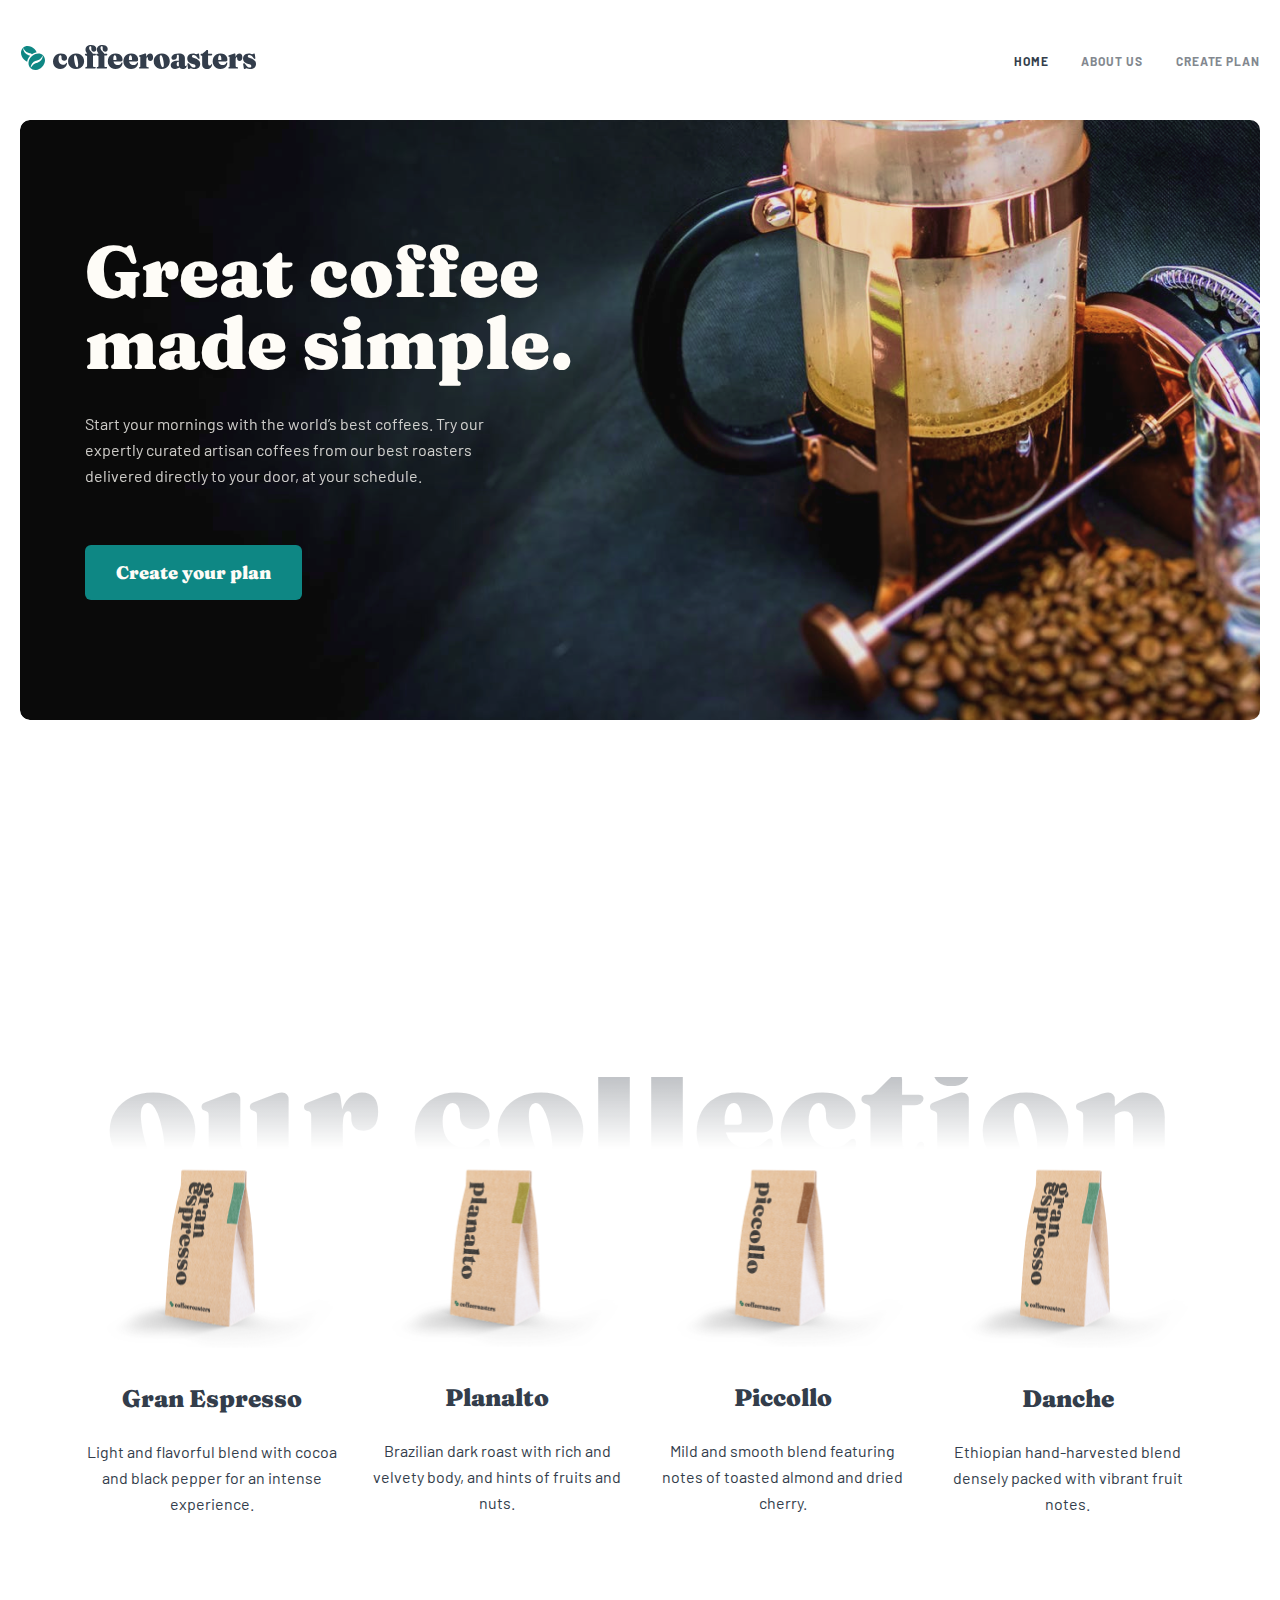
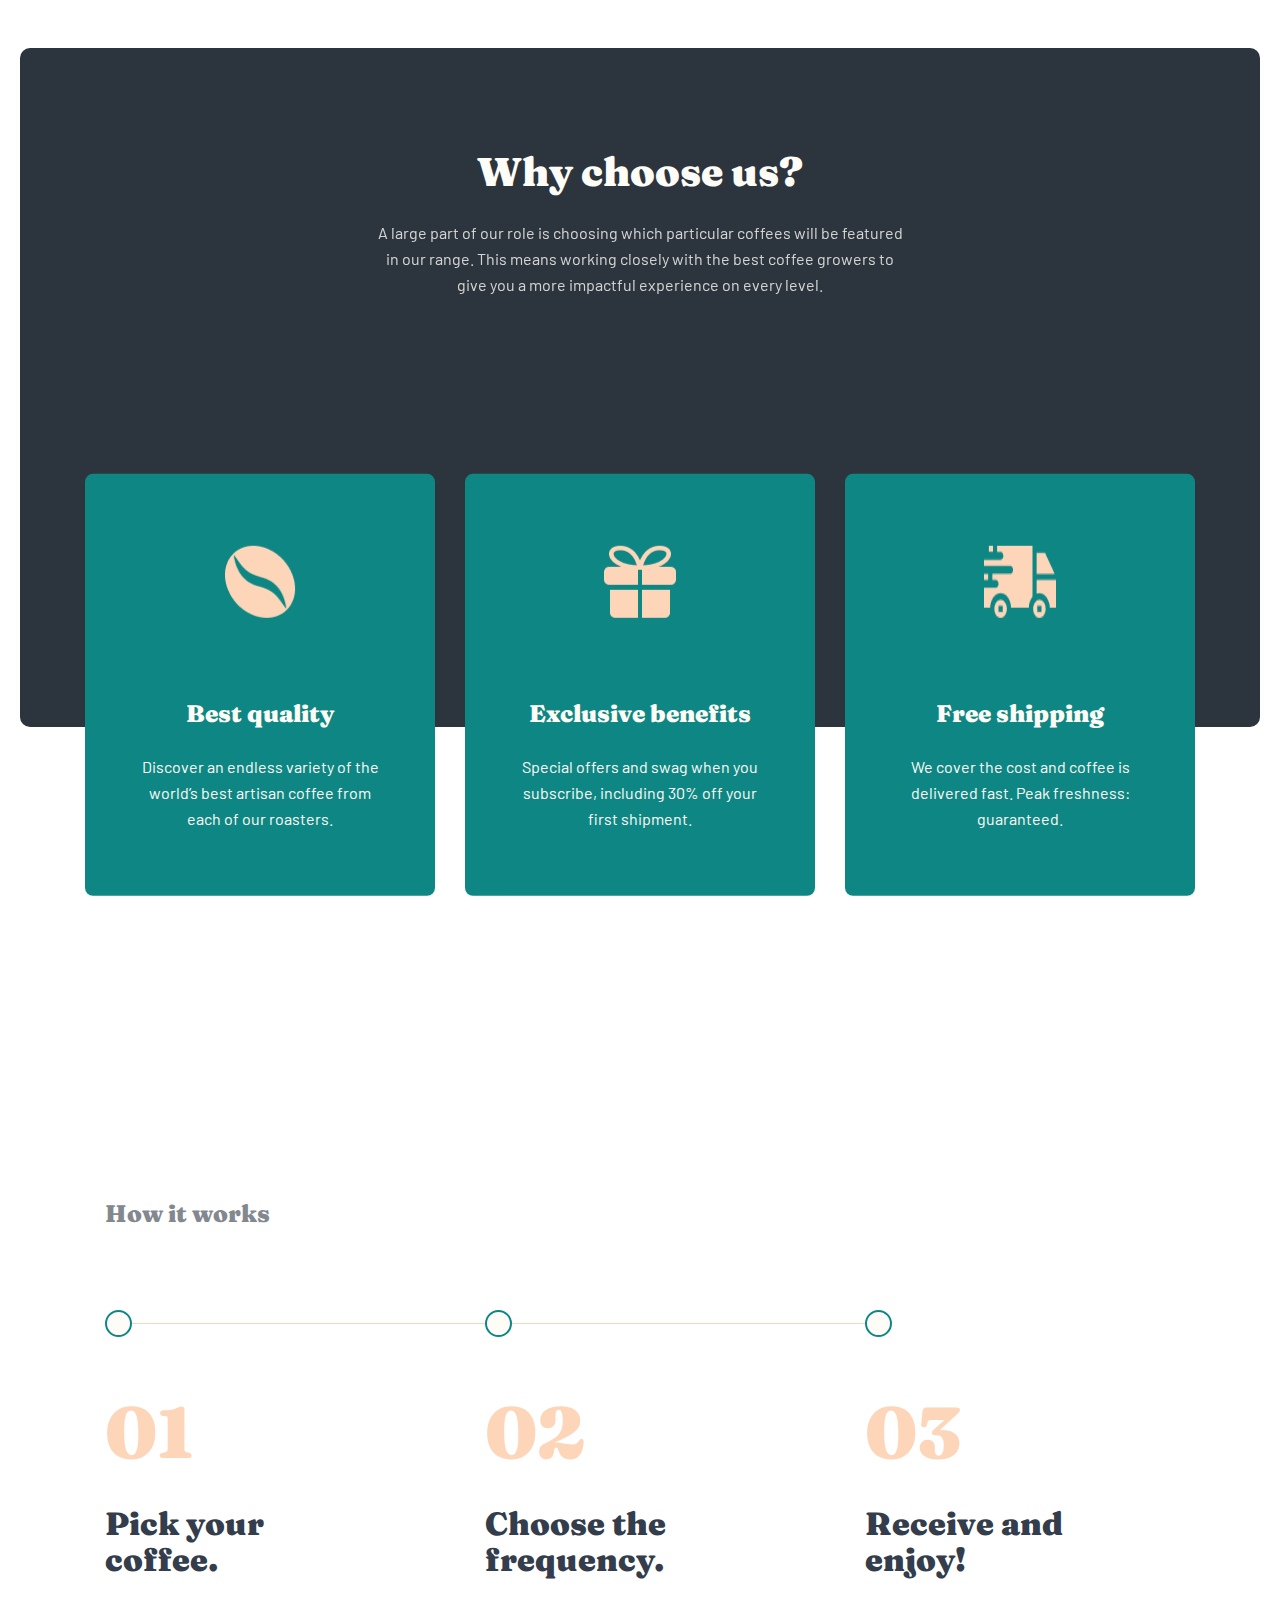
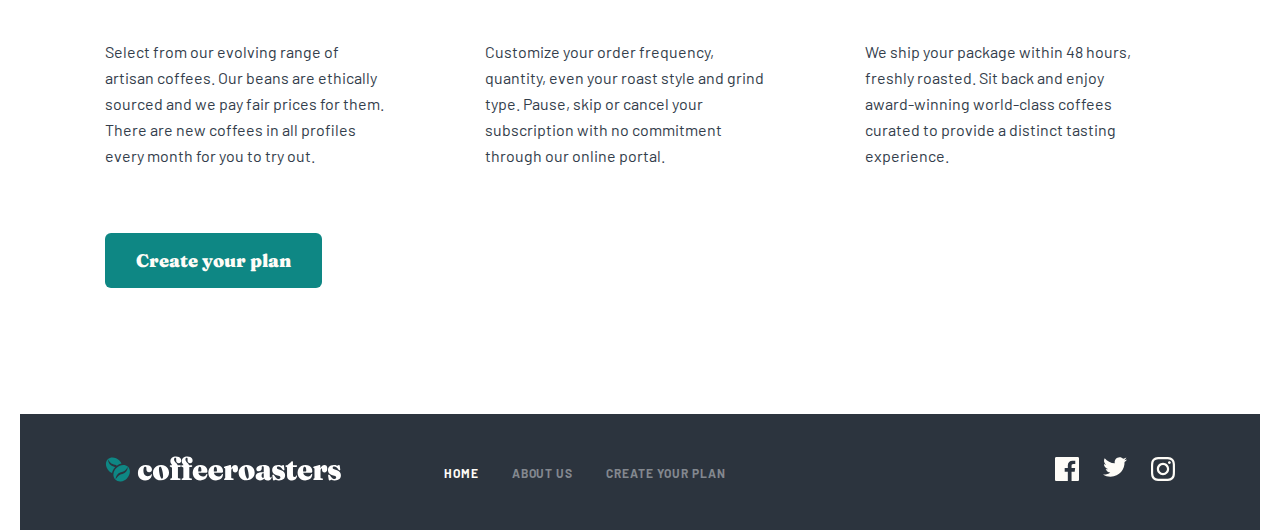
==== commit f7c6cdbe: "New version" ====
--- a/index.html
+++ b/index.html
@@ -23,8 +23,8 @@
 			</a>
 
 			<button class="header__menu-button" type='button'>
-				<span>&#9776;</span>
-				<span>&#x2715;</span>
+				<img src="./img/2x/hamburger.svg" alt="hamburger" class="hamburger">
+				<img src="./img/2x/exit.svg" alt="exit" class="exit">
 			</button>
 
 			<nav class="nav">
@@ -37,7 +37,7 @@
 		</div>
 	</header>
 
-	<script src="./scripts/script.js"></script>
+
 	<main class="main">
 		<section class="hero">
 			<div class="container">
@@ -264,6 +264,7 @@
 			</div>
 		</div>
 	</footer>
+	<script src="./scripts/script.js"></script>
 </body>
 
 </html>--- a/css/main.min.css
+++ b/css/main.min.css
@@ -1,2 +1,2 @@
-html{height:100%;-webkit-box-sizing:border-box;box-sizing:border-box;max-width:100%}*,*::before,*::after{-webkit-box-sizing:inherit;box-sizing:inherit;scroll-behavior:smooth}.visually-hidden{position:absolute;width:1px;height:1px;margin:-1px;border:0;padding:0;clip:rect(0 0 0 0);overflow:hidden}body{height:100%;display:-webkit-box;display:-ms-flexbox;display:flex;-webkit-box-orient:vertical;-webkit-box-direction:normal;-ms-flex-direction:column;flex-direction:column;font-family:'Barlow', sans-serif;font-weight:400;font-size:16px;line-height:1.5;margin:0;padding:0}main{-webkit-box-flex:1;-ms-flex-positive:1;flex-grow:1}.container{max-width:1320px;width:100%;padding:0 20px;margin:0 auto}/*! normalize.css v8.0.1 | MIT License | github.com/necolas/normalize.css */html{line-height:1.15;-webkit-text-size-adjust:100%}body{margin:0}main{display:block}h1{font-size:2em;margin:0.67em 0}hr{-webkit-box-sizing:content-box;box-sizing:content-box;height:0;overflow:visible}pre{font-family:monospace, monospace;font-size:1em}a{background-color:transparent}abbr[title]{border-bottom:none;text-decoration:underline;-webkit-text-decoration:underline dotted;text-decoration:underline dotted}b,strong{font-weight:bolder}code,kbd,samp{font-family:monospace, monospace;font-size:1em}small{font-size:80%}sub,sup{font-size:75%;line-height:0;position:relative;vertical-align:baseline}sub{bottom:-0.25em}sup{top:-0.5em}img{border-style:none}button,input,optgroup,select,textarea{font-family:inherit;font-size:100%;line-height:1.15;margin:0}button,input{overflow:visible}button,select{text-transform:none}button,[type="button"],[type="reset"],[type="submit"]{-webkit-appearance:button}button::-moz-focus-inner,[type="button"]::-moz-focus-inner,[type="reset"]::-moz-focus-inner,[type="submit"]::-moz-focus-inner{border-style:none;padding:0}button:-moz-focusring,[type="button"]:-moz-focusring,[type="reset"]:-moz-focusring,[type="submit"]:-moz-focusring{outline:1px dotted ButtonText}fieldset{padding:0.35em 0.75em 0.625em}legend{-webkit-box-sizing:border-box;box-sizing:border-box;color:inherit;display:table;max-width:100%;padding:0;white-space:normal}progress{vertical-align:baseline}textarea{overflow:auto}[type="checkbox"],[type="radio"]{-webkit-box-sizing:border-box;box-sizing:border-box;padding:0}[type="number"]::-webkit-inner-spin-button,[type="number"]::-webkit-outer-spin-button{height:auto}[type="search"]{-webkit-appearance:textfield;outline-offset:-2px}[type="search"]::-webkit-search-decoration{-webkit-appearance:none}::-webkit-file-upload-button{-webkit-appearance:button;font:inherit}details{display:block}summary{display:list-item}template{display:none}[hidden]{display:none}@font-face{font-family:'Barlow';font-style:normal;font-weight:400;src:url("../fonts/barlow-v5-latin-ext_latin-regular.eot");src:local(""),url("../fonts/barlow-v5-latin-ext_latin-regular.eot?#iefix") format("embedded-opentype"),url("../fonts/barlow-v5-latin-ext_latin-regular.woff2") format("woff2"),url("../fonts/barlow-v5-latin-ext_latin-regular.woff") format("woff"),url("../fonts/barlow-v5-latin-ext_latin-regular.ttf") format("truetype"),url("../fonts/barlow-v5-latin-ext_latin-regular.svg#Barlow") format("svg")}@font-face{font-family:'Barlow';font-style:italic;font-weight:400;src:url("../fonts/barlow-v5-latin-ext_latin-italic.eot");src:local(""),url("../fonts/barlow-v5-latin-ext_latin-italic.eot?#iefix") format("embedded-opentype"),url("../fonts/barlow-v5-latin-ext_latin-italic.woff2") format("woff2"),url("../fonts/barlow-v5-latin-ext_latin-italic.woff") format("woff"),url("../fonts/barlow-v5-latin-ext_latin-italic.ttf") format("truetype"),url("../fonts/barlow-v5-latin-ext_latin-italic.svg#Barlow") format("svg")}@font-face{font-family:'Barlow';font-style:normal;font-weight:700;src:url("../fonts/barlow-v5-latin-ext_latin-700.eot");src:local(""),url("../fonts/barlow-v5-latin-ext_latin-700.eot?#iefix") format("embedded-opentype"),url("../fonts/barlow-v5-latin-ext_latin-700.woff2") format("woff2"),url("../fonts/barlow-v5-latin-ext_latin-700.woff") format("woff"),url("../fonts/barlow-v5-latin-ext_latin-700.ttf") format("truetype"),url("../fonts/barlow-v5-latin-ext_latin-700.svg#Barlow") format("svg")}@font-face{font-family:'Barlow';font-style:italic;font-weight:700;src:url("../fonts/barlow-v5-latin-ext_latin-700italic.eot");src:local(""),url("../fonts/barlow-v5-latin-ext_latin-700italic.eot?#iefix") format("embedded-opentype"),url("../fonts/barlow-v5-latin-ext_latin-700italic.woff2") format("woff2"),url("../fonts/barlow-v5-latin-ext_latin-700italic.woff") format("woff"),url("../fonts/barlow-v5-latin-ext_latin-700italic.ttf") format("truetype"),url("../fonts/barlow-v5-latin-ext_latin-700italic.svg#Barlow") format("svg")}@font-face{font-family:'Fraunces';font-style:normal;font-weight:400;src:url("../fonts/fraunces-v10-latin-ext_latin-regular.eot");src:local(""),url("../fonts/fraunces-v10-latin-ext_latin-regular.eot?#iefix") format("embedded-opentype"),url("../fonts/fraunces-v10-latin-ext_latin-regular.woff2") format("woff2"),url("../fonts/fraunces-v10-latin-ext_latin-regular.woff") format("woff"),url("../fonts/fraunces-v10-latin-ext_latin-regular.ttf") format("truetype"),url("../fonts/fraunces-v10-latin-ext_latin-regular.svg#Fraunces") format("svg")}@font-face{font-family:'Fraunces';font-style:normal;font-weight:900;src:url("../fonts/fraunces-v10-latin-ext_latin-900.eot");src:local(""),url("../fonts/fraunces-v10-latin-ext_latin-900.eot?#iefix") format("embedded-opentype"),url("../fonts/fraunces-v10-latin-ext_latin-900.woff2") format("woff2"),url("../fonts/fraunces-v10-latin-ext_latin-900.woff") format("woff"),url("../fonts/fraunces-v10-latin-ext_latin-900.ttf") format("truetype"),url("../fonts/fraunces-v10-latin-ext_latin-900.svg#Fraunces") format("svg")}@font-face{font-family:'Fraunces';font-style:italic;font-weight:400;src:url("../fonts/fraunces-v10-latin-ext_latin-italic.eot");src:local(""),url("../fonts/fraunces-v10-latin-ext_latin-italic.eot?#iefix") format("embedded-opentype"),url("../fonts/fraunces-v10-latin-ext_latin-italic.woff2") format("woff2"),url("../fonts/fraunces-v10-latin-ext_latin-italic.woff") format("woff"),url("../fonts/fraunces-v10-latin-ext_latin-italic.ttf") format("truetype"),url("../fonts/fraunces-v10-latin-ext_latin-italic.svg#Fraunces") format("svg")}@font-face{font-family:'Fraunces';font-style:italic;font-weight:900;src:url("../fonts/fraunces-v10-latin-ext_latin-900italic.eot");src:local(""),url("../fonts/fraunces-v10-latin-ext_latin-900italic.eot?#iefix") format("embedded-opentype"),url("../fonts/fraunces-v10-latin-ext_latin-900italic.woff2") format("woff2"),url("../fonts/fraunces-v10-latin-ext_latin-900italic.woff") format("woff"),url("../fonts/fraunces-v10-latin-ext_latin-900italic.ttf") format("truetype"),url("../fonts/fraunces-v10-latin-ext_latin-900italic.svg#Fraunces") format("svg")}.main .hero .container .hero__inner{width:100%;height:600px;background-image:url(../img/2x/first-page.png);padding:115px 65px;background-image:url("../img/2x/first-page.png");background-repeat:no-repeat;margin-bottom:136px;background-size:1280px 600px;max-width:1280px}@media only screen and (-webkit-min-device-pixel-ratio: 2), only screen and (min--moz-device-pixel-ratio: 2), only screen and (min-device-pixel-ratio: 2), only screen and (min-resolution: 192dpi), only screen and (min-resolution: 2dppx){.main .hero .container .hero__inner .hero__inner{background-image:url("../img/2x/first-page@2x.png");background-size:1280px 600px}}.main .hero .container .hero__inner .hero__heading{margin:0;padding:0;max-width:493px;width:100%;font-family:'Fraunces', serif;font-style:normal;font-weight:900;font-size:72px;line-height:72px;color:#FEFCF7;margin-bottom:32px}.main .hero .container .hero__inner .hero__description{margin:0;padding:0;max-width:445px;width:100%;font-family:'Barlow', sans-serif;font-style:normal;font-weight:normal;font-size:16px;line-height:26px;color:#FEFCF7;mix-blend-mode:normal;opacity:0.8;margin-bottom:56px}@media only screen and (max-width: 1028px){.main .hero .container .hero__inner{padding:104px 58px;background-position:30% 0}}@media only screen and (max-width: 768px){.main .hero .container .hero__inner{background-image:url(../img/2x/first-page-tablet.png);max-width:689px;width:100%;background-size:689px 500px;margin:0 auto;margin-bottom:136px;background-position:top right}.main .hero .container .hero__inner .hero__heading{font-family:'Fraunces', serif;font-style:normal;font-weight:900;font-size:48px;line-height:48px;color:#FEFCF7;max-width:329px}.main .hero .container .hero__inner .hero__description{font-family:'Barlow', sans-serif;font-style:normal;font-weight:normal;font-size:15px;line-height:25px;color:#FEFCF7;mix-blend-mode:normal;opacity:0.8;max-width:398px}}@media only screen and (max-width: 768px) and (-webkit-min-device-pixel-ratio: 2), only screen and (max-width: 768px) and (min--moz-device-pixel-ratio: 2), only screen and (max-width: 768px) and (min-device-pixel-ratio: 2), only screen and (max-width: 768px) and (min-resolution: 192dpi), only screen and (max-width: 768px) and (min-resolution: 2dppx){.main .hero .container .hero__inner{background-image:url("../img/2x/first-page-tablet@2x.png");background-size:relative;background-size:689px 500px;background-position:top right;width:100%}}@media only screen and (max-width: 534px){.main .hero .container .hero__inner{padding:100px 24px;-webkit-box-align:center;-ms-flex-align:center;align-items:center;text-align:center}.main .hero .container .hero__inner .hero__heading{margin-right:0;margin:0 auto;margin-bottom:24px;max-width:279px;width:100%;font-family:'Fraunces', serif;font-style:normal;font-weight:900;font-size:40px;line-height:40px;text-align:center;color:#FEFCF7}.main .hero .container .hero__inner .hero__description{margin:0;margin:0 auto;margin-bottom:39px;font-family:'Barlow', sans-serif;font-style:normal;font-weight:normal;font-size:15px;line-height:25px;text-align:center;color:#FEFCF7;mix-blend-mode:normal;opacity:0.8}}@media only screen and (max-width: 375px){.main .hero .container .hero__inner{background-image:url(../img/2x/first-page-mobilem.png);background-size:327px 500px;background-position:center;border-radius:10px;background-position:top}}@media only screen and (max-width: 375px) and (-webkit-min-device-pixel-ratio: 2), only screen and (max-width: 375px) and (min--moz-device-pixel-ratio: 2), only screen and (max-width: 375px) and (min-device-pixel-ratio: 2), only screen and (max-width: 375px) and (min-resolution: 192dpi), only screen and (max-width: 375px) and (min-resolution: 2dppx){.main .hero .container .hero__inner{background-image:url("../img/2x/first-page-mobilem@2x.png");background-size:327px 500px;width:100%}}@media only screen and (max-width: 336px){.main .hero .container .hero__inner .hero__heading{font-size:32px}}.nav .nav__list{display:-webkit-box;display:-ms-flexbox;display:flex;margin:0;padding:0;-webkit-box-align:center;-ms-flex-align:center;align-items:center;list-style-type:none}.nav .nav__list .nav__item .nav__link{font-family:'Barlow', sans-serif;font-style:normal;font-weight:bold;font-size:12px;line-height:15px;letter-spacing:0.923077px;text-transform:uppercase;color:#83888F;text-decoration:none;-webkit-transition:color 0.6s ease;transition:color 0.6s ease}.nav .nav__list .nav__item+.nav__item{margin-left:33px}.header{color:#83888F;background-color:none}.header .container{display:-webkit-box;display:-ms-flexbox;display:flex;-webkit-box-align:center;-ms-flex-align:center;align-items:center;-webkit-box-pack:justify;-ms-flex-pack:justify;justify-content:space-between;padding:43.5px 20px}.header .container .header__menu-button{color:#333D4B;font-size:30px;font-weight:bold;background-color:transparent;border:none;cursor:pointer;display:none}.header .container .nav .nav__list{display:-webkit-box;display:-ms-flexbox;display:flex;-webkit-box-align:center;-ms-flex-align:center;align-items:center;margin:0;padding:0;list-style-type:none}.header .container .nav .nav__list .nav__item .nav__link{color:#83888F}.header .container .nav .nav__list .nav__item .nav__link--active{color:#333D4B}.header .container .nav .nav__list .nav__item .nav__link:hover{color:#333D4B;-webkit-transition:color 0.6s ease;transition:color 0.6s ease}.header .container .nav .nav__list .nav__item+.nav__item{margin-left:33px}.header--active .nav .nav__list .nav__item .nav__link{font-family:'Fraunces', serif;font-style:normal;font-weight:900;font-size:24px;line-height:32px;text-align:center;color:#333D4B}@media only screen and (max-width: 602px){.header .container .header__link__image{max-width:163px;width:100%}.header .container .header__menu-button{display:block;z-index:101}.header .container .header__menu-button span:nth-child(2){display:none}.header .container .nav{display:none}.header--active .container .header__menu-button span:nth-child(1){display:none}.header--active .container .header__menu-button span:nth-child(2){display:block}.header--active .container .nav{margin-top:80px;position:absolute;top:0;right:0;bottom:0;left:0;z-index:100;width:100%;height:100%;background:-webkit-gradient(linear, left top, left bottom, color-stop(50%, white), color-stop(99.94%, transparent));background:linear-gradient(180deg, white 50%, transparent 99.94%);display:block}.header--active .container .nav__list{display:-webkit-box;display:-ms-flexbox;display:flex;-webkit-box-orient:vertical;-webkit-box-direction:normal;-ms-flex-direction:column;flex-direction:column;margin-top:50px}.header--active .container .nav__list .nav__item{margin-left:0}.header--active .container .nav__list .nav__item+.nav__item{margin-left:0;margin-top:30px}}.button{display:inline-block;width:217px;padding:15px;font-weight:900;font-family:"Fraunces", serif;font-size:18px;line-height:25px;text-align:center;color:#fefcf7;text-decoration:none;white-space:nowrap;overflow:hidden;text-overflow:ellipsis;background-color:#0e8784;border:none;border-radius:6px;cursor:pointer;-webkit-transition:background-color 0.2s ease;transition:background-color 0.2s ease}.button:hover{background-color:#66d2cf}.button:disabled{background-color:#e2dedb}.footer{margin-bottom:135px;width:100%}.footer .container .footer__inner{display:-webkit-box;display:-ms-flexbox;display:flex;-webkit-box-align:center;-ms-flex-align:center;align-items:center;background-color:#2C343E;padding:27px 85px;-webkit-column-gap:auto;column-gap:auto}.footer .container .footer__inner .nav{margin-left:103px}.footer .container .footer__inner .nav .nav__list .nav__item .nav__link--active{color:#FEFCF7}.footer .container .footer__inner .nav .nav__list .nav__item .nav__link:hover{color:#FEFCF7}.footer .container .footer__inner .socials{display:-webkit-box;display:-ms-flexbox;display:flex;list-style-type:none;margin-left:auto}.footer .container .footer__inner .socials .socials__item .socials__link path{-webkit-transition:fill 0.3s ease;transition:fill 0.3s ease}.footer .container .footer__inner .socials .socials__item .socials__link:hover path{fill:#FDD6BA;-webkit-transition:fill 0.3s ease;transition:fill 0.3s ease}.footer .container .footer__inner .socials .socials__item+.socials__item{margin-left:24px}@media only screen and (max-width: 1020px){.footer .container .footer__inner{-webkit-box-align:center;-ms-flex-align:center;align-items:center;-webkit-box-orient:vertical;-webkit-box-direction:normal;-ms-flex-direction:column;flex-direction:column;padding:54px auto}.footer .container .footer__inner .logo-link{margin-bottom:32px}.footer .container .footer__inner .nav{margin-left:0;margin-bottom:65px}.footer .container .footer__inner .socials{padding-left:0;-webkit-box-align:center;-ms-flex-align:center;align-items:center;margin:0;margin-left:0}.footer .container .footer__inner .socials .socials__item+.socials__item{margin-left:24}}@media only screen and (max-width: 604px){.footer .container .footer__inner{padding:54px 0}.footer .container .footer__inner .logo-link{margin-bottom:48.5px}.footer .container .footer__inner .logo-link .logo-link__image{max-width:218px;width:100%}.footer .container .footer__inner .nav .nav__list{-webkit-box-orient:vertical;-webkit-box-direction:normal;-ms-flex-direction:column;flex-direction:column}.footer .container .footer__inner .nav .nav__list .nav__item{margin-left:0;margin-bottom:24px}}.collection .container{max-width:1151px;width:100%;position:relative}.collection .container .collection__heading__span .collection__heading{width:100%;display:block;opacity:0.5;font-family:'Fraunces', serif;font-style:normal;font-weight:900;font-size:150px;line-height:72px;text-align:center;color:#83888F;background-image:-webkit-gradient(linear, left top, left bottom, from(#83888f), to(transparent));background-image:linear-gradient(#83888f, transparent);color:transparent;-webkit-background-clip:text;background-clip:text}.collection .container .collection__inner{width:100%;display:-webkit-box;display:-ms-flexbox;display:flex;-webkit-column-gap:30px;column-gap:30px;-webkit-transform:translateY(-25%);transform:translateY(-25%)}.collection .container .collection__inner .collection__block{width:100%;-webkit-box-align:center;-ms-flex-align:center;align-items:center}.collection .container .collection__inner .collection__block .collection__img{-ms-flex-line-pack:center;align-content:center;margin-bottom:71.5px;width:255px;margin:0 auto}.collection .container .collection__inner .collection__block .collection__text .collection__title{font-family:'Fraunces', serif;font-style:normal;font-weight:900;font-size:24px;line-height:32px;text-align:center;color:#333D4B;margin-bottom:24px}.collection .container .collection__inner .collection__block .collection__text .collection__p{font-family:'Barlow', sans-serif;font-style:normal;font-weight:normal;font-size:16px;line-height:26px;text-align:center;color:#333D4B}@media only screen and (max-width: 1134px){.collection .container{-webkit-box-align:center;-ms-flex-align:center;align-items:center}.collection .container .collection__heading__span{-webkit-box-align:center;-ms-flex-align:center;align-items:center}.collection .container .collection__heading__span .collection__heading{font-size:96px;text-align:center}.collection .container .collection__inner{-webkit-column-gap:0;column-gap:0;-webkit-box-orient:vertical;-webkit-box-direction:normal;-ms-flex-direction:column;flex-direction:column;-webkit-transform:translateY(-10%);transform:translateY(-10%);padding:0 97px}.collection .container .collection__inner .collection__block{display:-webkit-box;display:-ms-flexbox;display:flex;-webkit-box-align:center;-ms-flex-align:center;align-items:center}.collection .container .collection__inner .collection__block .collection__img{margin:0}.collection .container .collection__inner .collection__block .collection__text{margin-left:36px}.collection .container .collection__inner .collection__block+.collection__block{margin-top:32px}}@media only screen and (max-width: 724px){.collection .container .collection__heading__span .collection__heading{font-size:40px}.collection .container .collection__inner{-webkit-transform:translateY(0%);transform:translateY(0%)}.collection .container .collection__inner .collection__block{display:-webkit-box;display:-ms-flexbox;display:flex;-webkit-box-orient:vertical;-webkit-box-direction:normal;-ms-flex-direction:column;flex-direction:column}.collection .container .collection__inner .collection__block .collection__img{max-width:200px;width:100%}.collection .container .collection__inner .collection__block .collection__text{margin-left:0}}@media only screen and (max-width: 436px){.collection .container .collection__inner{padding:0 27px}}.why .container{margin-bottom:351px}.why .container .why__inner{background-color:#2C343E;-webkit-box-align:center;-ms-flex-align:center;align-items:center;border-radius:10px;position:relative;align-items:center}.why .container .why__inner .why__title{font-family:'Fraunces', serif;font-style:normal;font-weight:900;font-size:40px;line-height:48px;text-align:center;color:#FEFCF7;margin:0 auto;padding-top:100px;margin-bottom:24px}.why .container .why__inner .why__p{max-width:540px;font-family:'Barlow', sans-serif;font-style:normal;font-weight:normal;font-size:16px;line-height:26px;text-align:center;color:#FEFCF7;mix-blend-mode:normal;opacity:0.8;margin:0 auto;padding-bottom:429px}.why .container .why__inner .why__blocks{display:-webkit-box;display:-ms-flexbox;display:flex;position:absolute;bottom:0;right:50%;max-width:1110px;width:100%;-webkit-transform:translate(50%, 40%);transform:translate(50%, 40%);margin:0 auto}.why .container .why__inner .why__blocks .why__block{max-width:350px;width:100%;display:-webkit-box;display:-ms-flexbox;display:flex;-webkit-box-orient:vertical;-webkit-box-direction:normal;-ms-flex-direction:column;flex-direction:column;background-color:#0E8784;border-radius:8px;-webkit-box-align:center;-ms-flex-align:center;align-items:center;padding:48px;padding-top:72px}.why .container .why__inner .why__blocks .why__block .block__icon{margin-bottom:56px;max-width:72px;max-height:72px;width:100%;height:100%}.why .container .why__inner .why__blocks .why__block .why__text .block__title{font-family:'Fraunces', serif;font-style:normal;font-weight:900;font-size:24px;line-height:32px;text-align:center;color:#FEFCF7;margin-bottom:24px}.why .container .why__inner .why__blocks .why__block .why__text .block__p{font-family:'Barlow', sans-serif;font-style:normal;font-weight:normal;font-size:16px;line-height:26px;text-align:center;color:#FEFCF7}.why .container .why__inner .why__blocks .why__block+.why__block{margin-left:30px}@media only screen and (max-width: 1176px){.why .container .why__inner .why__title{font-size:32px;margin:0 auto;padding-top:56px;margin-bottom:24px}.why .container .why__inner .why__p{font-size:15px;margin:0 auto;margin-bottom:368px}.why .container .why__inner .why__blocks{-webkit-box-orient:vertical;-webkit-box-direction:normal;-ms-flex-direction:column;flex-direction:column;right:50%;bottom:0;-webkit-transform:translate(50%, 50%);transform:translate(50%, 50%);-webkit-box-align:center;-ms-flex-align:center;align-items:center}.why .container .why__inner .why__blocks .why__block{display:-webkit-box;display:-ms-flexbox;display:flex;-webkit-box-orient:horizontal;-webkit-box-direction:normal;-ms-flex-direction:row;flex-direction:row;margin-left:0;max-width:573px;width:100%;padding:41px 48px;-webkit-box-align:center;-ms-flex-align:center;align-items:center}.why .container .why__inner .why__blocks .why__block .block__icon{max-width:56px;max-height:56px;width:100%;height:100%;margin:0;vertical-align:middle}.why .container .why__inner .why__blocks .why__block .why__text{margin-left:55.5px;text-align:left}.why .container .why__inner .why__blocks .why__block .why__text .block__title{margin:0;margin-bottom:16px;text-align:left}.why .container .why__inner .why__blocks .why__block .why__text .block__p{text-align:left;margin:0}.why .container .why__inner .why__blocks .why__block+.why__block{margin-left:0;margin-top:24px}}@media only screen and (max-width: 639px){.why .container .why__inner{height:902px}.why .container .why__inner .why__title{margin:0;margin:0 24px;padding-top:64px;font-size:28px}.why .container .why__inner .why__p{margin:0;margin:0 24px}.why .container .why__inner .why__blocks .why__block{-webkit-box-orient:vertical;-webkit-box-direction:normal;-ms-flex-direction:column;flex-direction:column;-webkit-box-align:center;-ms-flex-align:center;align-items:center;text-align:center;max-width:279px;width:100%;padding:0 33.5px;padding-top:72px;padding-bottom:51px}.why .container .why__inner .why__blocks .why__block .block__icon{margin-bottom:56px}.why .container .why__inner .why__blocks .why__block .why__text{margin:0;width:212px;max-width:100%}.why .container .why__inner .why__blocks .why__block .why__text .block__title{text-align:center}.why .container .why__inner .why__blocks .why__block .why__text .block__p{text-align:center}}@media only screen and (max-width: 350px){.why .container .why__inner .why__blocks{margin-bottom:120px;-webkit-transform:translate(50%, 60%);transform:translate(50%, 60%)}.why .container .why__inner .why__blocks .why__block{max-width:259px;width:100%;padding:0 12.5px;padding-top:72px;padding-bottom:51px}}.h-i-w .container{margin-top:120px;margin-bottom:120px;padding:0 105px}.h-i-w .container .h-i-w__title{font-family:'Fraunces', serif;font-style:normal;font-weight:900;font-size:24px;line-height:32px;color:#83888F;margin-bottom:80px}.h-i-w__inner{position:relative}.h-i-w__inner .steps{position:relative;display:-webkit-box;display:-ms-flexbox;display:flex;padding:0;margin:0;max-width:1045px;width:100%;margin-bottom:64px;list-style-type:none}.h-i-w__inner .steps .step{max-width:285px;width:100%;padding-top:67px}.h-i-w__inner .steps .step__heading{display:-webkit-box;display:-ms-flexbox;display:flex;-webkit-box-orient:vertical;-webkit-box-direction:normal;-ms-flex-direction:column;flex-direction:column}.h-i-w__inner .steps .step__heading__count{font-family:'Fraunces', serif;font-style:normal;font-weight:900;font-size:72px;line-height:72px;color:#FDD6BA;margin-bottom:38px}.h-i-w__inner .steps .step__heading__text{font-family:'Fraunces', serif;font-style:normal;font-weight:900;font-size:32px;line-height:36px;color:#333D4B;margin-bottom:42px;max-width:255px;width:100%}.h-i-w__inner .steps .step__text{font-family:'Barlow', sans-serif;font-style:normal;font-weight:normal;font-size:16px;line-height:26px;margin:0;color:#333D4B}.h-i-w__inner .steps .step+.step{margin-left:95px}.h-i-w__inner .steps .step::before{max-width:100%;max-height:100%;position:absolute;z-index:1;top:0;display:inline-block;width:27px;height:27px;background-color:#fefcf7;border:2px solid #0e8784;border-radius:50%;content:'';-webkit-column-gap:67px;column-gap:67px}.h-i-w__inner .steps::before{position:absolute;top:2.7%;display:block;max-width:760px;width:100%;height:1px;background-color:#fdd6ba;margin-left:14.5px;content:''}@media only screen and (max-width: 1122px){.h-i-w__inner .steps .step{max-width:223px;width:100%}.h-i-w__inner .steps .step__heading__text{font-size:28px}.h-i-w__inner .steps .step__text{font-size:15px}}@media only screen and (max-width: 932px){.h-i-w__inner .steps::before{max-width:637px;width:100%}.h-i-w .container{padding:0 20px}}@media only screen and (max-width: 768px){.h-i-w__inner .steps .step+.step{margin-left:10px}.h-i-w__inner .steps::before{max-width:467px;width:100%}}@media only screen and (max-width: 618px){.h-i-w__inner .steps{-webkit-box-orient:vertical;-webkit-box-direction:normal;-ms-flex-direction:column;flex-direction:column;-webkit-box-align:center;-ms-flex-align:center;align-items:center}.h-i-w__inner .steps .step{text-align:center;padding:0;max-width:-webkit-max-content;max-width:-moz-max-content;max-width:max-content}.h-i-w__inner .steps .step .step__heading{text-align:center;margin:0 auto;max-width:-webkit-max-content;max-width:-moz-max-content;max-width:max-content;width:100%;margin-bottom:24px}.h-i-w__inner .steps .step .step__heading__count{text-align:center}.h-i-w__inner .steps .step .step__heading__text{text-align:center;margin:0 auto}.h-i-w__inner .steps .step+.step{margin-top:56px}.h-i-w__inner .steps .step::before{display:none}.h-i-w__inner .steps::before{display:none}.h-i-w .container .h-i-w__title{text-align:center}.h-i-w .container .h-i-w__link{display:block;margin:0 auto}}@media only screen and (max-width: 638px){.h-i-w .container{margin-top:300px}}
+html{height:100%;-webkit-box-sizing:border-box;box-sizing:border-box;max-width:100%}*,*::before,*::after{-webkit-box-sizing:inherit;box-sizing:inherit;scroll-behavior:smooth}.visually-hidden{position:absolute;width:1px;height:1px;margin:-1px;border:0;padding:0;clip:rect(0 0 0 0);overflow:hidden}body{height:100%;display:-webkit-box;display:-ms-flexbox;display:flex;-webkit-box-orient:vertical;-webkit-box-direction:normal;-ms-flex-direction:column;flex-direction:column;font-family:'Barlow', sans-serif;font-weight:400;font-size:16px;line-height:1.5;margin:0;padding:0}main{-webkit-box-flex:1;-ms-flex-positive:1;flex-grow:1}.container{max-width:1320px;width:100%;padding:0 20px;margin:0 auto}/*! normalize.css v8.0.1 | MIT License | github.com/necolas/normalize.css */html{line-height:1.15;-webkit-text-size-adjust:100%}body{margin:0}main{display:block}h1{font-size:2em;margin:0.67em 0}hr{-webkit-box-sizing:content-box;box-sizing:content-box;height:0;overflow:visible}pre{font-family:monospace, monospace;font-size:1em}a{background-color:transparent}abbr[title]{border-bottom:none;text-decoration:underline;-webkit-text-decoration:underline dotted;text-decoration:underline dotted}b,strong{font-weight:bolder}code,kbd,samp{font-family:monospace, monospace;font-size:1em}small{font-size:80%}sub,sup{font-size:75%;line-height:0;position:relative;vertical-align:baseline}sub{bottom:-0.25em}sup{top:-0.5em}img{border-style:none}button,input,optgroup,select,textarea{font-family:inherit;font-size:100%;line-height:1.15;margin:0}button,input{overflow:visible}button,select{text-transform:none}button,[type="button"],[type="reset"],[type="submit"]{-webkit-appearance:button}button::-moz-focus-inner,[type="button"]::-moz-focus-inner,[type="reset"]::-moz-focus-inner,[type="submit"]::-moz-focus-inner{border-style:none;padding:0}button:-moz-focusring,[type="button"]:-moz-focusring,[type="reset"]:-moz-focusring,[type="submit"]:-moz-focusring{outline:1px dotted ButtonText}fieldset{padding:0.35em 0.75em 0.625em}legend{-webkit-box-sizing:border-box;box-sizing:border-box;color:inherit;display:table;max-width:100%;padding:0;white-space:normal}progress{vertical-align:baseline}textarea{overflow:auto}[type="checkbox"],[type="radio"]{-webkit-box-sizing:border-box;box-sizing:border-box;padding:0}[type="number"]::-webkit-inner-spin-button,[type="number"]::-webkit-outer-spin-button{height:auto}[type="search"]{-webkit-appearance:textfield;outline-offset:-2px}[type="search"]::-webkit-search-decoration{-webkit-appearance:none}::-webkit-file-upload-button{-webkit-appearance:button;font:inherit}details{display:block}summary{display:list-item}template{display:none}[hidden]{display:none}@font-face{font-family:'Barlow';font-style:normal;font-weight:400;src:url("../fonts/barlow-v5-latin-ext_latin-regular.eot");src:local(""),url("../fonts/barlow-v5-latin-ext_latin-regular.eot?#iefix") format("embedded-opentype"),url("../fonts/barlow-v5-latin-ext_latin-regular.woff2") format("woff2"),url("../fonts/barlow-v5-latin-ext_latin-regular.woff") format("woff"),url("../fonts/barlow-v5-latin-ext_latin-regular.ttf") format("truetype"),url("../fonts/barlow-v5-latin-ext_latin-regular.svg#Barlow") format("svg")}@font-face{font-family:'Barlow';font-style:italic;font-weight:400;src:url("../fonts/barlow-v5-latin-ext_latin-italic.eot");src:local(""),url("../fonts/barlow-v5-latin-ext_latin-italic.eot?#iefix") format("embedded-opentype"),url("../fonts/barlow-v5-latin-ext_latin-italic.woff2") format("woff2"),url("../fonts/barlow-v5-latin-ext_latin-italic.woff") format("woff"),url("../fonts/barlow-v5-latin-ext_latin-italic.ttf") format("truetype"),url("../fonts/barlow-v5-latin-ext_latin-italic.svg#Barlow") format("svg")}@font-face{font-family:'Barlow';font-style:normal;font-weight:700;src:url("../fonts/barlow-v5-latin-ext_latin-700.eot");src:local(""),url("../fonts/barlow-v5-latin-ext_latin-700.eot?#iefix") format("embedded-opentype"),url("../fonts/barlow-v5-latin-ext_latin-700.woff2") format("woff2"),url("../fonts/barlow-v5-latin-ext_latin-700.woff") format("woff"),url("../fonts/barlow-v5-latin-ext_latin-700.ttf") format("truetype"),url("../fonts/barlow-v5-latin-ext_latin-700.svg#Barlow") format("svg")}@font-face{font-family:'Barlow';font-style:italic;font-weight:700;src:url("../fonts/barlow-v5-latin-ext_latin-700italic.eot");src:local(""),url("../fonts/barlow-v5-latin-ext_latin-700italic.eot?#iefix") format("embedded-opentype"),url("../fonts/barlow-v5-latin-ext_latin-700italic.woff2") format("woff2"),url("../fonts/barlow-v5-latin-ext_latin-700italic.woff") format("woff"),url("../fonts/barlow-v5-latin-ext_latin-700italic.ttf") format("truetype"),url("../fonts/barlow-v5-latin-ext_latin-700italic.svg#Barlow") format("svg")}@font-face{font-family:'Fraunces';font-style:normal;font-weight:400;src:url("../fonts/fraunces-v10-latin-ext_latin-regular.eot");src:local(""),url("../fonts/fraunces-v10-latin-ext_latin-regular.eot?#iefix") format("embedded-opentype"),url("../fonts/fraunces-v10-latin-ext_latin-regular.woff2") format("woff2"),url("../fonts/fraunces-v10-latin-ext_latin-regular.woff") format("woff"),url("../fonts/fraunces-v10-latin-ext_latin-regular.ttf") format("truetype"),url("../fonts/fraunces-v10-latin-ext_latin-regular.svg#Fraunces") format("svg")}@font-face{font-family:'Fraunces';font-style:normal;font-weight:900;src:url("../fonts/fraunces-v10-latin-ext_latin-900.eot");src:local(""),url("../fonts/fraunces-v10-latin-ext_latin-900.eot?#iefix") format("embedded-opentype"),url("../fonts/fraunces-v10-latin-ext_latin-900.woff2") format("woff2"),url("../fonts/fraunces-v10-latin-ext_latin-900.woff") format("woff"),url("../fonts/fraunces-v10-latin-ext_latin-900.ttf") format("truetype"),url("../fonts/fraunces-v10-latin-ext_latin-900.svg#Fraunces") format("svg")}@font-face{font-family:'Fraunces';font-style:italic;font-weight:400;src:url("../fonts/fraunces-v10-latin-ext_latin-italic.eot");src:local(""),url("../fonts/fraunces-v10-latin-ext_latin-italic.eot?#iefix") format("embedded-opentype"),url("../fonts/fraunces-v10-latin-ext_latin-italic.woff2") format("woff2"),url("../fonts/fraunces-v10-latin-ext_latin-italic.woff") format("woff"),url("../fonts/fraunces-v10-latin-ext_latin-italic.ttf") format("truetype"),url("../fonts/fraunces-v10-latin-ext_latin-italic.svg#Fraunces") format("svg")}@font-face{font-family:'Fraunces';font-style:italic;font-weight:900;src:url("../fonts/fraunces-v10-latin-ext_latin-900italic.eot");src:local(""),url("../fonts/fraunces-v10-latin-ext_latin-900italic.eot?#iefix") format("embedded-opentype"),url("../fonts/fraunces-v10-latin-ext_latin-900italic.woff2") format("woff2"),url("../fonts/fraunces-v10-latin-ext_latin-900italic.woff") format("woff"),url("../fonts/fraunces-v10-latin-ext_latin-900italic.ttf") format("truetype"),url("../fonts/fraunces-v10-latin-ext_latin-900italic.svg#Fraunces") format("svg")}.main{border-radius:10px;margin-bottom:120px}.main .hero{border-radius:10px}.main .hero .container{border-radius:10px}.main .hero .container .hero__inner{width:100%;height:600px;background-image:url(../img/2x/first-page.png);padding:115px 65px;background-image:url("../img/2x/first-page.png");background-repeat:no-repeat;margin-bottom:136px;background-size:1280px 600px;max-width:1280px;border-radius:10px}.main .hero .container .hero__inner .hero__heading{margin:0;padding:0;max-width:493px;width:100%;font-family:'Fraunces', serif;font-style:normal;font-weight:900;font-size:72px;line-height:72px;color:#FEFCF7;margin-bottom:32px}.main .hero .container .hero__inner .hero__description{margin:0;padding:0;max-width:445px;width:100%;font-family:'Barlow', sans-serif;font-style:normal;font-weight:normal;font-size:16px;line-height:26px;color:#FEFCF7;mix-blend-mode:normal;opacity:0.8;margin-bottom:56px}@media only screen and (-webkit-min-device-pixel-ratio: 2), only screen and (min--moz-device-pixel-ratio: 2), only screen and (min-device-pixel-ratio: 2), only screen and (min-resolution: 192dpi), only screen and (min-resolution: 2dppx){.main .hero .container .hero__inner{background-image:url("../img/2x/first-page@2x.png");background-size:1280px 600px}}.main .hero .container .special__hero__inner{width:100%;height:100%;background-image:url(../img/2x/about-us.png);padding:137px 85px;background-repeat:no-repeat;background-size:1280px 450px;max-width:1280px;width:100%;background-position-x:30%;border-radius:10px;margin-bottom:136px}.main .hero .container .special__hero__inner .hero__heading{font-family:'Fraunces', serif;font-style:normal;font-weight:900;font-size:32px;line-height:40px;color:#FEFCF7}.main .hero .container .special__hero__inner .hero__description{font-family:'Barlow', sans-serif;font-style:normal;font-weight:normal;font-size:15px;line-height:25px;color:#FEFCF7;mix-blend-mode:normal;opacity:0.8;max-width:445px;width:100%}@media only screen and (-webkit-min-device-pixel-ratio: 2), only screen and (min--moz-device-pixel-ratio: 2), only screen and (min-device-pixel-ratio: 2), only screen and (min-resolution: 192dpi), only screen and (min-resolution: 2dppx){.main .hero .container .special__hero__inner{background-image:url("../img/2x/about-us@2x.png");background-size:1280px 450px}}@media only screen and (max-width: 1028px){.main .hero .container .hero__inner{padding:104px 58px;background-position:30% 0}}@media only screen and (max-width: 768px){.main .hero .container .hero__inner{background-image:url(../img/2x/first-page-tablet.png);max-width:689px;width:100%;background-size:689px 500px;margin:0 auto;margin-bottom:136px;background-position:top right}.main .hero .container .hero__inner .hero__heading{font-family:'Fraunces', serif;font-style:normal;font-weight:900;font-size:48px;line-height:48px;color:#FEFCF7;max-width:329px}.main .hero .container .hero__inner .hero__description{font-family:'Barlow', sans-serif;font-style:normal;font-weight:normal;font-size:15px;line-height:25px;color:#FEFCF7;mix-blend-mode:normal;opacity:0.8;max-width:398px}}@media only screen and (max-width: 768px) and (-webkit-min-device-pixel-ratio: 2), only screen and (max-width: 768px) and (min--moz-device-pixel-ratio: 2), only screen and (max-width: 768px) and (min-device-pixel-ratio: 2), only screen and (max-width: 768px) and (min-resolution: 192dpi), only screen and (max-width: 768px) and (min-resolution: 2dppx){.main .hero .container .hero__inner{background-image:url(../img/2x/first-page-tablet@2x);background-size:689px 500px;background-position:top right;width:100%}}@media only screen and (max-width: 768px){.main .hero .container .special__hero__inner{background-image:url(../img/2x/about-us-tablet.png);background-size:689px 400px;padding:118px 58px;max-width:689px;min-height:400px;height:100%;width:100%;margin:0 auto;background-position:right}.main .hero .container .special__hero__inner .hero__heading{font-size:32px}.main .hero .container .special__hero__inner .hero__description{font-size:15px}}@media only screen and (max-width: 768px) and (-webkit-min-device-pixel-ratio: 2), only screen and (max-width: 768px) and (min--moz-device-pixel-ratio: 2), only screen and (max-width: 768px) and (min-device-pixel-ratio: 2), only screen and (max-width: 768px) and (min-resolution: 192dpi), only screen and (max-width: 768px) and (min-resolution: 2dppx){.main .hero .container .hero__inner{background-image:url("../img/2x/first-page-tablet@2x.png");background-size:relative;background-size:689px 500px;background-position:top right;width:100%}}@media only screen and (max-width: 534px){.main .hero .container .hero__inner{padding:100px 24px;-webkit-box-align:center;-ms-flex-align:center;align-items:center;text-align:center}.main .hero .container .hero__inner .hero__heading{margin-right:0;margin:0 auto;margin-bottom:24px;max-width:279px;width:100%;font-family:'Fraunces', serif;font-style:normal;font-weight:900;font-size:40px;line-height:40px;text-align:center;color:#FEFCF7}.main .hero .container .hero__inner .hero__description{margin:0;margin:0 auto;margin-bottom:39px;font-family:'Barlow', sans-serif;font-style:normal;font-weight:normal;font-size:15px;line-height:25px;text-align:center;color:#FEFCF7;mix-blend-mode:normal;opacity:0.8}}@media only screen and (max-width: 496px){.main .hero .container .special__hero__inner{padding:0 24px;padding-top:111px;padding-bottom:87px}.main .hero .container .special__hero__inner .hero__heading{font-size:28px;text-align:center}.main .hero .container .special__hero__inner .hero__description{text-align:center;max-width:279px;width:100%;margin:0 auto}}@media only screen and (max-width: 375px){.main .hero .container .hero__inner{background-image:url(../img/2x/first-page-mobilem.png);background-size:327px 500px;background-position:center;border-radius:10px;background-position:top}}@media only screen and (max-width: 375px) and (-webkit-min-device-pixel-ratio: 2), only screen and (max-width: 375px) and (min--moz-device-pixel-ratio: 2), only screen and (max-width: 375px) and (min-device-pixel-ratio: 2), only screen and (max-width: 375px) and (min-resolution: 192dpi), only screen and (max-width: 375px) and (min-resolution: 2dppx){.main .hero .container .hero__inner{background-image:url("../img/2x/first-page-mobilem@2x.png");background-size:327px 500px;width:100%}}@media only screen and (max-width: 375px){.main .hero .container .special__hero__inner{background-image:url(../img/2x/about-us-mobilem.png);background-size:327px 400px;max-height:400px;height:100%;width:100%}}@media only screen and (max-width: 375px) and (-webkit-min-device-pixel-ratio: 2), only screen and (max-width: 375px) and (min--moz-device-pixel-ratio: 2), only screen and (max-width: 375px) and (min-device-pixel-ratio: 2), only screen and (max-width: 375px) and (min-resolution: 192dpi), only screen and (max-width: 375px) and (min-resolution: 2dppx){.main .hero .container .special__hero__inner{background-image:url(../img/2x/about-us-mobilem@2x.png);background-size:327px 400px;width:100%}}@media only screen and (max-width: 336px){.main .hero .container .hero__inner .hero__heading{font-size:32px}.main .hero .container .special__hero__inner{padding:40px 24px}}.nav .nav__list{display:-webkit-box;display:-ms-flexbox;display:flex;margin:0;padding:0;-webkit-box-align:center;-ms-flex-align:center;align-items:center;list-style-type:none}.nav .nav__list .nav__item .nav__link{font-family:'Barlow', sans-serif;font-style:normal;font-weight:bold;font-size:12px;line-height:15px;letter-spacing:0.923077px;text-transform:uppercase;color:#83888F;text-decoration:none;-webkit-transition:color 0.6s ease;transition:color 0.6s ease}.nav .nav__list .nav__item+.nav__item{margin-left:33px}.header{color:#83888F;background-color:none}.header .container{display:-webkit-box;display:-ms-flexbox;display:flex;-webkit-box-align:center;-ms-flex-align:center;align-items:center;-webkit-box-pack:justify;-ms-flex-pack:justify;justify-content:space-between;padding:43.5px 20px}.header .container .header__menu-button{color:#333D4B;font-size:30px;font-weight:bold;background-color:transparent;border:none;cursor:pointer;display:none}.header .container .header__menu-button .hamburger{display:inline-block}.header .container .header__menu-button .exit{display:none}.header .container .nav .nav__list{display:-webkit-box;display:-ms-flexbox;display:flex;-webkit-box-align:center;-ms-flex-align:center;align-items:center;margin:0;padding:0;list-style-type:none}.header .container .nav .nav__list .nav__item .nav__link{color:#83888F}.header .container .nav .nav__list .nav__item .nav__link--active{color:#333D4B}.header .container .nav .nav__list .nav__item .nav__link:hover{color:#333D4B;-webkit-transition:color 0.6s ease;transition:color 0.6s ease}.header .container .nav .nav__list .nav__item+.nav__item{margin-left:33px}.header--active .nav .nav__list .nav__item{margin-left:0}.header--active .nav .nav__list .nav__item .nav__link{font-family:'Fraunces', serif;font-style:normal;font-weight:900;font-size:24px;line-height:32px;text-align:center;color:#333D4B}.header--active .nav .nav__list .nav__item+.nav__item{margin-left:0}@media only screen and (max-width: 602px){.header .container .header__link__image{max-width:163px;width:100%}.header .container .header__menu-button{display:block;z-index:101;-webkit-box-align:center;-ms-flex-align:center;align-items:center}.header .container .header__menu-button .exit{display:none}.header .container .nav{display:none}.header--active .container .header__menu-button .hamburger{display:none}.header--active .container .header__menu-button .exit{display:inline-block}.header--active .container .nav{margin-top:80px;position:absolute;top:0;right:0;bottom:0;left:0;z-index:100;width:100%;height:100%;background:-webkit-gradient(linear, left top, left bottom, color-stop(50%, white), color-stop(99.94%, transparent));background:linear-gradient(180deg, white 50%, transparent 99.94%);display:block}.header--active .container .nav__list{display:-webkit-box;display:-ms-flexbox;display:flex;-webkit-box-orient:vertical;-webkit-box-direction:normal;-ms-flex-direction:column;flex-direction:column;margin-top:50px}.header--active .container .nav__list .nav__item{margin-left:0}.header--active .container .nav__list .nav__item+.nav__item{margin-left:0;margin-top:30px}}.button{display:inline-block;width:217px;padding:15px;font-weight:900;font-family:"Fraunces", serif;font-size:18px;line-height:25px;text-align:center;color:#fefcf7;text-decoration:none;white-space:nowrap;overflow:hidden;text-overflow:ellipsis;background-color:#0e8784;border:none;border-radius:6px;cursor:pointer;-webkit-transition:background-color 0.2s ease;transition:background-color 0.2s ease}.button:hover{background-color:#66d2cf}.button:disabled{background-color:#e2dedb}.footer{margin-bottom:135px;width:100%}.footer .container .footer__inner{display:-webkit-box;display:-ms-flexbox;display:flex;-webkit-box-align:center;-ms-flex-align:center;align-items:center;background-color:#2C343E;padding:27px 85px;-webkit-column-gap:auto;column-gap:auto}.footer .container .footer__inner .nav{margin-left:103px}.footer .container .footer__inner .nav .nav__list .nav__item .nav__link--active{color:#FEFCF7}.footer .container .footer__inner .nav .nav__list .nav__item .nav__link:hover{color:#FEFCF7}.footer .container .footer__inner .socials{display:-webkit-box;display:-ms-flexbox;display:flex;list-style-type:none;margin-left:auto}.footer .container .footer__inner .socials .socials__item .socials__link path{-webkit-transition:fill 0.3s ease;transition:fill 0.3s ease}.footer .container .footer__inner .socials .socials__item .socials__link:hover path{fill:#FDD6BA;-webkit-transition:fill 0.3s ease;transition:fill 0.3s ease}.footer .container .footer__inner .socials .socials__item+.socials__item{margin-left:24px}@media only screen and (max-width: 1020px){.footer .container .footer__inner{-webkit-box-align:center;-ms-flex-align:center;align-items:center;-webkit-box-orient:vertical;-webkit-box-direction:normal;-ms-flex-direction:column;flex-direction:column;padding:54px auto}.footer .container .footer__inner .logo-link{margin-bottom:32px}.footer .container .footer__inner .nav{margin-left:0;margin-bottom:65px}.footer .container .footer__inner .socials{padding-left:0;-webkit-box-align:center;-ms-flex-align:center;align-items:center;margin:0;margin-left:0}.footer .container .footer__inner .socials .socials__item+.socials__item{margin-left:24}}@media only screen and (max-width: 604px){.footer .container .footer__inner{padding:54px 0}.footer .container .footer__inner .logo-link{margin-bottom:48.5px}.footer .container .footer__inner .logo-link .logo-link__image{max-width:218px;width:100%}.footer .container .footer__inner .nav .nav__list{-webkit-box-orient:vertical;-webkit-box-direction:normal;-ms-flex-direction:column;flex-direction:column}.footer .container .footer__inner .nav .nav__list .nav__item{margin-left:0;margin-bottom:24px}}.collection .container{max-width:1151px;width:100%;position:relative}.collection .container .collection__heading__span .collection__heading{width:100%;display:block;opacity:0.5;font-family:'Fraunces', serif;font-style:normal;font-weight:900;font-size:150px;line-height:72px;text-align:center;color:#83888F;background-image:-webkit-gradient(linear, left top, left bottom, from(#83888f), to(transparent));background-image:linear-gradient(#83888f, transparent);color:transparent;-webkit-background-clip:text;background-clip:text}.collection .container .collection__inner{width:100%;display:-webkit-box;display:-ms-flexbox;display:flex;-webkit-column-gap:30px;column-gap:30px;-webkit-transform:translateY(-25%);transform:translateY(-25%)}.collection .container .collection__inner .collection__block{width:100%;-webkit-box-align:center;-ms-flex-align:center;align-items:center}.collection .container .collection__inner .collection__block .collection__img{-ms-flex-line-pack:center;align-content:center;margin-bottom:71.5px;width:255px;margin:0 auto}.collection .container .collection__inner .collection__block .collection__text .collection__title{font-family:'Fraunces', serif;font-style:normal;font-weight:900;font-size:24px;line-height:32px;text-align:center;color:#333D4B;margin-bottom:24px}.collection .container .collection__inner .collection__block .collection__text .collection__p{font-family:'Barlow', sans-serif;font-style:normal;font-weight:normal;font-size:16px;line-height:26px;text-align:center;color:#333D4B}@media only screen and (max-width: 1134px){.collection .container{-webkit-box-align:center;-ms-flex-align:center;align-items:center}.collection .container .collection__heading__span{-webkit-box-align:center;-ms-flex-align:center;align-items:center}.collection .container .collection__heading__span .collection__heading{font-size:96px;text-align:center}.collection .container .collection__inner{-webkit-column-gap:0;column-gap:0;-webkit-box-orient:vertical;-webkit-box-direction:normal;-ms-flex-direction:column;flex-direction:column;-webkit-transform:translateY(-10%);transform:translateY(-10%);padding:0 97px}.collection .container .collection__inner .collection__block{display:-webkit-box;display:-ms-flexbox;display:flex;-webkit-box-align:center;-ms-flex-align:center;align-items:center}.collection .container .collection__inner .collection__block .collection__img{margin:0}.collection .container .collection__inner .collection__block .collection__text{margin-left:36px}.collection .container .collection__inner .collection__block+.collection__block{margin-top:32px}}@media only screen and (max-width: 724px){.collection .container .collection__heading__span .collection__heading{font-size:40px}.collection .container .collection__inner{-webkit-transform:translateY(0%);transform:translateY(0%)}.collection .container .collection__inner .collection__block{display:-webkit-box;display:-ms-flexbox;display:flex;-webkit-box-orient:vertical;-webkit-box-direction:normal;-ms-flex-direction:column;flex-direction:column}.collection .container .collection__inner .collection__block .collection__img{max-width:200px;width:100%}.collection .container .collection__inner .collection__block .collection__text{margin-left:0}}@media only screen and (max-width: 436px){.collection .container .collection__inner{padding:0 27px}}.why .container{margin-bottom:351px}.why .container .why__inner{background-color:#2C343E;-webkit-box-align:center;-ms-flex-align:center;align-items:center;border-radius:10px;position:relative;align-items:center}.why .container .why__inner .why__title{font-family:'Fraunces', serif;font-style:normal;font-weight:900;font-size:40px;line-height:48px;text-align:center;color:#FEFCF7;margin:0 auto;padding-top:100px;margin-bottom:24px}.why .container .why__inner .why__p{max-width:540px;font-family:'Barlow', sans-serif;font-style:normal;font-weight:normal;font-size:16px;line-height:26px;text-align:center;color:#FEFCF7;mix-blend-mode:normal;opacity:0.8;margin:0 auto;padding-bottom:429px}.why .container .why__inner .why__blocks{display:-webkit-box;display:-ms-flexbox;display:flex;position:absolute;bottom:0;right:50%;max-width:1110px;width:100%;-webkit-transform:translate(50%, 40%);transform:translate(50%, 40%);margin:0 auto}.why .container .why__inner .why__blocks .why__block{max-width:350px;width:100%;display:-webkit-box;display:-ms-flexbox;display:flex;-webkit-box-orient:vertical;-webkit-box-direction:normal;-ms-flex-direction:column;flex-direction:column;background-color:#0E8784;border-radius:8px;-webkit-box-align:center;-ms-flex-align:center;align-items:center;padding:48px;padding-top:72px}.why .container .why__inner .why__blocks .why__block .block__icon{margin-bottom:56px;max-width:72px;max-height:72px;width:100%;height:100%}.why .container .why__inner .why__blocks .why__block .why__text .block__title{font-family:'Fraunces', serif;font-style:normal;font-weight:900;font-size:24px;line-height:32px;text-align:center;color:#FEFCF7;margin-bottom:24px}.why .container .why__inner .why__blocks .why__block .why__text .block__p{font-family:'Barlow', sans-serif;font-style:normal;font-weight:normal;font-size:16px;line-height:26px;text-align:center;color:#FEFCF7}.why .container .why__inner .why__blocks .why__block+.why__block{margin-left:30px}@media only screen and (max-width: 1176px){.why .container .why__inner .why__title{font-size:32px;margin:0 auto;padding-top:56px;margin-bottom:24px}.why .container .why__inner .why__p{font-size:15px;margin:0 auto;margin-bottom:368px}.why .container .why__inner .why__blocks{-webkit-box-orient:vertical;-webkit-box-direction:normal;-ms-flex-direction:column;flex-direction:column;right:50%;bottom:0;-webkit-transform:translate(50%, 50%);transform:translate(50%, 50%);-webkit-box-align:center;-ms-flex-align:center;align-items:center}.why .container .why__inner .why__blocks .why__block{display:-webkit-box;display:-ms-flexbox;display:flex;-webkit-box-orient:horizontal;-webkit-box-direction:normal;-ms-flex-direction:row;flex-direction:row;margin-left:0;max-width:573px;width:100%;padding:41px 48px;-webkit-box-align:center;-ms-flex-align:center;align-items:center}.why .container .why__inner .why__blocks .why__block .block__icon{max-width:56px;max-height:56px;width:100%;height:100%;margin:0;vertical-align:middle}.why .container .why__inner .why__blocks .why__block .why__text{margin-left:55.5px;text-align:left}.why .container .why__inner .why__blocks .why__block .why__text .block__title{margin:0;margin-bottom:16px;text-align:left}.why .container .why__inner .why__blocks .why__block .why__text .block__p{text-align:left;margin:0}.why .container .why__inner .why__blocks .why__block+.why__block{margin-left:0;margin-top:24px}}@media only screen and (max-width: 639px){.why .container .why__inner{height:902px}.why .container .why__inner .why__title{margin:0;margin:0 24px;padding-top:64px;font-size:28px}.why .container .why__inner .why__p{margin:0;margin:0 24px}.why .container .why__inner .why__blocks .why__block{-webkit-box-orient:vertical;-webkit-box-direction:normal;-ms-flex-direction:column;flex-direction:column;-webkit-box-align:center;-ms-flex-align:center;align-items:center;text-align:center;max-width:279px;width:100%;padding:0 33.5px;padding-top:72px;padding-bottom:51px}.why .container .why__inner .why__blocks .why__block .block__icon{margin-bottom:56px}.why .container .why__inner .why__blocks .why__block .why__text{margin:0;width:212px;max-width:100%}.why .container .why__inner .why__blocks .why__block .why__text .block__title{text-align:center}.why .container .why__inner .why__blocks .why__block .why__text .block__p{text-align:center}}@media only screen and (max-width: 350px){.why .container .why__inner .why__blocks{margin-bottom:120px;-webkit-transform:translate(50%, 60%);transform:translate(50%, 60%)}.why .container .why__inner .why__blocks .why__block{max-width:259px;width:100%;padding:0 12.5px;padding-top:72px;padding-bottom:51px}}.h-i-w .container{margin-top:120px;margin-bottom:120px;padding:0 105px}.h-i-w .container .h-i-w__title{font-family:'Fraunces', serif;font-style:normal;font-weight:900;font-size:24px;line-height:32px;color:#83888F;margin-bottom:80px}.h-i-w__inner{position:relative}.h-i-w__inner .steps{position:relative;display:-webkit-box;display:-ms-flexbox;display:flex;padding:0;margin:0;max-width:1045px;width:100%;margin-bottom:64px;list-style-type:none}.h-i-w__inner .steps .step{max-width:285px;width:100%;padding-top:67px}.h-i-w__inner .steps .step__heading{display:-webkit-box;display:-ms-flexbox;display:flex;-webkit-box-orient:vertical;-webkit-box-direction:normal;-ms-flex-direction:column;flex-direction:column}.h-i-w__inner .steps .step__heading__count{font-family:'Fraunces', serif;font-style:normal;font-weight:900;font-size:72px;line-height:72px;color:#FDD6BA;margin-bottom:38px}.h-i-w__inner .steps .step__heading__text{font-family:'Fraunces', serif;font-style:normal;font-weight:900;font-size:32px;line-height:36px;color:#333D4B;margin-bottom:42px;max-width:255px;width:100%}.h-i-w__inner .steps .step__text{font-family:'Barlow', sans-serif;font-style:normal;font-weight:normal;font-size:16px;line-height:26px;margin:0;color:#333D4B}.h-i-w__inner .steps .step+.step{margin-left:95px}.h-i-w__inner .steps .step::before{max-width:100%;max-height:100%;position:absolute;z-index:1;top:0;display:inline-block;width:27px;height:27px;background-color:#fefcf7;border:2px solid #0e8784;border-radius:50%;content:'';-webkit-column-gap:67px;column-gap:67px}.h-i-w__inner .steps::before{position:absolute;top:2.7%;display:block;max-width:760px;width:100%;height:1px;background-color:#fdd6ba;margin-left:14.5px;content:''}@media only screen and (max-width: 1122px){.h-i-w__inner .steps .step{max-width:223px;width:100%}.h-i-w__inner .steps .step__heading__text{font-size:28px}.h-i-w__inner .steps .step__text{font-size:15px}}@media only screen and (max-width: 932px){.h-i-w__inner .steps::before{max-width:637px;width:100%}.h-i-w .container{padding:0 20px}}@media only screen and (max-width: 768px){.h-i-w__inner .steps .step+.step{margin-left:10px}.h-i-w__inner .steps::before{max-width:467px;width:100%}}@media only screen and (max-width: 618px){.h-i-w__inner .steps{-webkit-box-orient:vertical;-webkit-box-direction:normal;-ms-flex-direction:column;flex-direction:column;-webkit-box-align:center;-ms-flex-align:center;align-items:center}.h-i-w__inner .steps .step{text-align:center;padding:0;max-width:-webkit-max-content;max-width:-moz-max-content;max-width:max-content}.h-i-w__inner .steps .step .step__heading{text-align:center;margin:0 auto;max-width:-webkit-max-content;max-width:-moz-max-content;max-width:max-content;width:100%;margin-bottom:24px}.h-i-w__inner .steps .step .step__heading__count{text-align:center}.h-i-w__inner .steps .step .step__heading__text{text-align:center;margin:0 auto}.h-i-w__inner .steps .step+.step{margin-top:56px}.h-i-w__inner .steps .step::before{display:none}.h-i-w__inner .steps::before{display:none}.h-i-w .container .h-i-w__title{text-align:center}.h-i-w .container .h-i-w__link{display:block;margin:0 auto}}@media only screen and (max-width: 638px){.h-i-w .container{margin-top:300px}}.commitent{margin-bottom:304px}.commitent .container{padding:0 105px;width:100%}.commitent .container .commitent__inner{display:-webkit-box;display:-ms-flexbox;display:flex;-webkit-box-pack:justify;-ms-flex-pack:justify;justify-content:space-between}.commitent .container .commitent__inner .commitent__text{max-width:540px;width:100%;margin:auto 0;margin-left:40px}.commitent .container .commitent__inner .commitent__text .commitent__title{font-family:'Fraunces', serif;font-style:normal;font-weight:900;font-size:40px;line-height:48px;color:#333D4B;margin:0;margin-bottom:32px}.commitent .container .commitent__inner .commitent__text .commitent__p{font-family:'Barlow', sans-serif;font-style:normal;font-weight:normal;font-size:16px;line-height:26px;color:#333D4B;mix-blend-mode:normal;opacity:0.8}@media only screen and (max-width: 1050px){.commitent .container{padding:0 40px}}@media only screen and (max-width: 920px){.commitent .container{padding:0 20px}.commitent .container .commitent__inner .commitent__text{margin:0;margin-left:35px;max-width:339px}.commitent .container .commitent__inner .commitent__text .commitent__title{font-size:32px}.commitent .container .commitent__inner .commitent__text .commitent__p{font-size:15px}}@media only screen and (max-width: 716px){.commitent .container .commitent__inner{-webkit-box-orient:vertical;-webkit-box-direction:normal;-ms-flex-direction:column;flex-direction:column;-webkit-box-align:center;-ms-flex-align:center;align-items:center}.commitent .container .commitent__inner .commitent__img{margin-bottom:48px}.commitent .container .commitent__inner .commitent__text{margin-left:0;max-width:-webkit-max-content;max-width:-moz-max-content;max-width:max-content;text-align:center}.commitent .container .commitent__inner .commitent__text .commitent__p{font-size:15px;line-height:25px}}@media only screen and (max-width: 360px){.commitent__img{max-width:270px;width:100%}}.headquarters{margin-bottom:120px}.headquarters .container .headquarters__main-title{font-family:'Fraunces', serif;font-style:normal;font-weight:900;font-size:24px;line-height:32px;color:#83888F}.headquarters .container .h-i-w__inner .steps .step{max-width:285px;width:100%}.headquarters .container .h-i-w__inner .steps .step__heading__text{font-size:32px;max-width:-webkit-max-content;max-width:-moz-max-content;max-width:max-content;width:100%}.headquarters .container .h-i-w__inner .steps .step::before{display:none}.headquarters .container .h-i-w__inner .steps::before{display:none}@media only screen and (max-width: 1042px){.headquarters .container .h-i-w__inner .steps .step__heading{margin-bottom:23px}.headquarters .container .h-i-w__inner .steps .step__heading__text{font-size:24px;margin-bottom:0}}@media only screen and (max-width: 668px){.headquarters .container{-webkit-box-align:center;-ms-flex-align:center;align-items:center;text-align:center}.headquarters .container .headquarters__main-title{margin-bottom:72px}.headquarters .container .h-i-w__inner{-webkit-box-align:center;-ms-flex-align:center;align-items:center}.headquarters .container .h-i-w__inner .steps{-webkit-box-orient:vertical;-webkit-box-direction:normal;-ms-flex-direction:column;flex-direction:column;-webkit-box-align:center;-ms-flex-align:center;align-items:center}.headquarters .container .h-i-w__inner .steps .step__heading{text-align:center;margin:0 auto;margin-bottom:32px}.headquarters .container .h-i-w__inner .steps .step__heading .step__heading__text{text-align:center;margin:0 auto}}
 /*# sourceMappingURL=main.min.css.map */